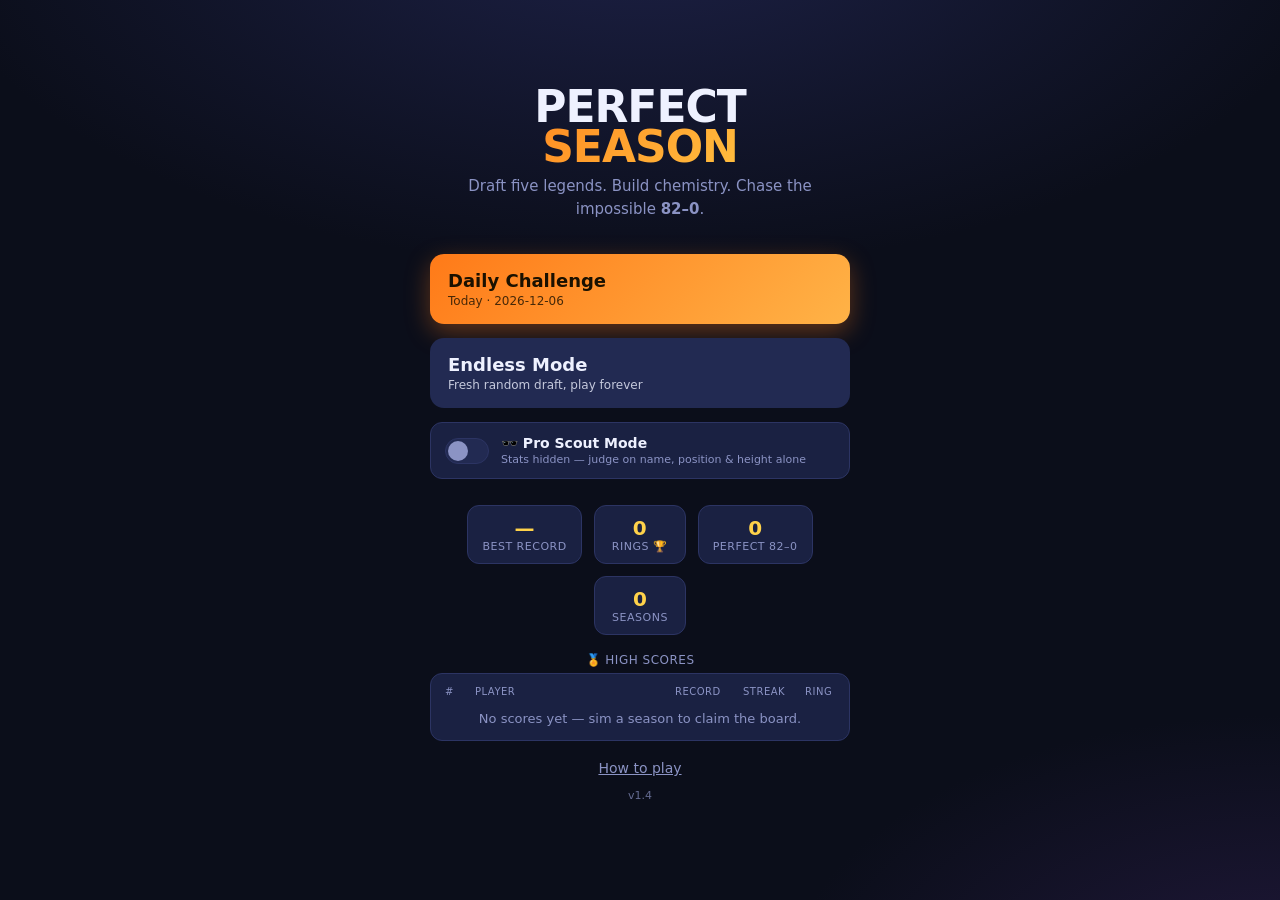
==== index.html @ 9c2440ba "v1.4: widen cross-game team lockout to 40, show version on home screen A dealt team-era now can't re" ====
<!DOCTYPE html>
<html lang="en">
<head>
  <meta charset="UTF-8" />
  <meta name="viewport" content="width=device-width, initial-scale=1.0, maximum-scale=1.0, user-scalable=no" />
  <meta name="theme-color" content="#0b0e1a" />
  <title>PERFECT SEASON — Draft Legends, Chase 82–0</title>
  <meta name="description" content="Draft 5 basketball legends, build chemistry, and simulate a season. Can your roster go 82–0?" />
  <style>
/* ============================================================================
 * PERFECT SEASON — styles
 * ==========================================================================*/
:root {
  --bg: #0b0e1a;
  --bg2: #131830;
  --panel: #1a2142;
  --panel2: #222a52;
  --ink: #eef1ff;
  --muted: #8b93c4;
  --accent: #ff7a18;
  --accent2: #ffb347;
  --good: #34d399;
  --bad: #f87171;
  --line: #2c3463;
  --gold: #ffd24a;
  --radius: 16px;
  --shadow: 0 10px 40px rgba(0, 0, 0, 0.45);
}

* { box-sizing: border-box; -webkit-tap-highlight-color: transparent; }

html, body {
  margin: 0;
  height: 100%;
  background:
    radial-gradient(1200px 600px at 50% -10%, #1d2147 0%, transparent 60%),
    radial-gradient(900px 500px at 100% 110%, #20183a 0%, transparent 55%),
    var(--bg);
  color: var(--ink);
  font-family: "Inter", system-ui, -apple-system, "Segoe UI", Roboto, sans-serif;
  -webkit-font-smoothing: antialiased;
}

#app {
  max-width: 540px;
  margin: 0 auto;
  min-height: 100%;
  position: relative;
  overflow: hidden;
}

/* ---- screen switching ---- */
.screen {
  display: none;
  padding: 20px;
  min-height: 100vh;
  flex-direction: column;
  animation: fade 0.3s ease;
}
.screen.active { display: flex; }
@keyframes fade { from { opacity: 0; transform: translateY(8px); } to { opacity: 1; transform: none; } }

/* ---- buttons ---- */
.btn {
  border: none;
  border-radius: 14px;
  padding: 16px 18px;
  font-size: 16px;
  font-weight: 700;
  color: var(--ink);
  cursor: pointer;
  transition: transform 0.08s ease, filter 0.15s ease, opacity 0.15s ease;
  font-family: inherit;
}
.btn:active { transform: scale(0.97); }
.btn:disabled { opacity: 0.4; cursor: not-allowed; }
.btn-primary {
  background: linear-gradient(135deg, var(--accent), var(--accent2));
  color: #1a1100;
  box-shadow: 0 8px 24px rgba(255, 122, 24, 0.35);
}
.btn-secondary { background: var(--panel2); }
.btn-token {
  background: var(--panel);
  border: 1px solid var(--line);
  font-size: 14px;
  padding: 12px 14px;
  flex: 1;
}
.btn-token:disabled { opacity: 0.35; }
.link-btn {
  background: none;
  border: none;
  color: var(--muted);
  text-decoration: underline;
  cursor: pointer;
  font-size: 14px;
  margin-top: 18px;
  font-family: inherit;
}
.icon-btn {
  background: var(--panel);
  border: 1px solid var(--line);
  color: var(--ink);
  width: 38px; height: 38px;
  border-radius: 10px;
  font-size: 16px;
  cursor: pointer;
}

/* ===================== HOME ===================== */
#screen-home { justify-content: center; align-items: center; text-align: center; }
.home-inner { width: 100%; max-width: 420px; }
.logo {
  font-size: 44px;
  font-weight: 900;
  letter-spacing: -1px;
  line-height: 0.92;
  margin: 0 0 4px;
}
.logo span {
  display: block;
  background: linear-gradient(135deg, var(--accent), var(--gold));
  -webkit-background-clip: text;
  background-clip: text;
  color: transparent;
}
.tagline { color: var(--muted); font-size: 15px; margin: 8px 0 34px; line-height: 1.5; }
.mode-buttons { display: flex; flex-direction: column; gap: 14px; }
.mode-buttons .btn { display: flex; flex-direction: column; gap: 3px; text-align: left; }
.btn-title { font-size: 18px; }
.btn-sub { font-size: 12px; font-weight: 500; opacity: 0.8; }
/* Pro Scout Mode toggle */
.pro-toggle {
  display: flex;
  align-items: center;
  gap: 12px;
  background: var(--panel);
  border: 1px solid var(--line);
  border-radius: 12px;
  padding: 12px 14px;
  margin-top: 14px;
  cursor: pointer;
  text-align: left;
}
.pro-toggle input { display: none; }
.pro-switch {
  flex: 0 0 auto;
  width: 44px;
  height: 26px;
  border-radius: 14px;
  background: var(--panel2);
  border: 1px solid var(--line);
  position: relative;
  transition: background 0.2s;
}
.pro-switch::after {
  content: "";
  position: absolute;
  top: 2px;
  left: 2px;
  width: 20px;
  height: 20px;
  border-radius: 50%;
  background: var(--muted);
  transition: transform 0.2s, background 0.2s;
}
.pro-toggle input:checked + .pro-switch { background: linear-gradient(135deg, var(--accent), var(--accent2)); }
.pro-toggle input:checked + .pro-switch::after { transform: translateX(18px); background: #1a1100; }
.pro-text { display: flex; flex-direction: column; gap: 2px; }
.pro-text b { font-size: 14px; }
.pro-text small { font-size: 11px; color: var(--muted); }

.scout-note {
  margin-top: 8px;
  font-size: 12px;
  color: var(--muted);
  font-style: italic;
  background: var(--panel2);
  border-radius: 8px;
  padding: 8px 10px;
}

.records {
  margin-top: 26px;
  display: flex;
  gap: 12px;
  justify-content: center;
  flex-wrap: wrap;
}
.record-chip {
  background: var(--panel);
  border: 1px solid var(--line);
  border-radius: 12px;
  padding: 10px 14px;
  min-width: 92px;
}
.record-chip .rc-v { font-size: 20px; font-weight: 800; color: var(--gold); }
.record-chip .rc-k { font-size: 11px; color: var(--muted); text-transform: uppercase; letter-spacing: 0.5px; }

/* ===================== HIGH SCORES ===================== */
.highscores { margin-top: 18px; width: 100%; max-width: 420px; margin-left: auto; margin-right: auto; }
.hs-head { font-size: 12px; color: var(--muted); text-transform: uppercase; letter-spacing: 0.5px; margin-bottom: 6px; }
.hs-board { background: var(--panel); border: 1px solid var(--line); border-radius: 12px; padding: 6px 14px; text-align: left; }
.hs-board + .hs-head { margin-top: 16px; }
.hs-line { display: grid; grid-template-columns: 24px 1fr 62px 56px 30px; gap: 6px; padding: 6px 0; font-size: 14px; align-items: center; }
.hs-line + .hs-line { border-top: 1px solid var(--line); }
.hs-line.head { color: var(--muted); font-size: 10px; text-transform: uppercase; letter-spacing: 0.5px; }
.hs-line .hv { font-weight: 800; }
.hs-line.first .hv, .hs-line.first .h-ini { color: var(--gold); }
.hs-empty { color: var(--muted); font-size: 13px; text-align: center; padding: 8px 0; }
.hs-entry { background: var(--panel); border: 1px solid var(--gold); border-radius: 12px; padding: 12px; margin-bottom: 16px; }
.hs-title { font-weight: 800; color: var(--gold); margin-bottom: 8px; }
.hs-row { display: flex; gap: 8px; justify-content: center; }
.hs-input {
  width: 96px; text-align: center; text-transform: uppercase; letter-spacing: 6px;
  font-weight: 800; font-size: 18px; background: var(--bg2); border: 1px solid var(--line);
  border-radius: 10px; color: var(--ink); padding: 10px; font-family: inherit;
}
.version { color: var(--muted); font-size: 11px; margin-top: 12px; opacity: 0.7; }

/* ===================== PANELS (how / wild) ===================== */
.panel {
  background: var(--panel);
  border: 1px solid var(--line);
  border-radius: var(--radius);
  padding: 24px;
  margin: auto 0;
  box-shadow: var(--shadow);
}
.panel h2 { margin-top: 0; }
.how-list { padding-left: 20px; line-height: 1.6; color: var(--ink); }
.how-list li { margin-bottom: 12px; }
.how-list b { color: var(--accent2); }
.how-foot { color: var(--muted); text-align: center; margin: 18px 0 22px; }

/* ===================== DRAFT ===================== */
.draft-header { display: flex; align-items: center; gap: 12px; margin-bottom: 14px; }
.draft-progress { flex: 1; display: flex; justify-content: space-between; align-items: center; }
#pick-label { font-weight: 800; font-size: 15px; }
.tokens { display: flex; gap: 10px; }
.token {
  background: var(--panel);
  border: 1px solid var(--line);
  border-radius: 10px;
  padding: 6px 10px;
  font-size: 13px;
  color: var(--ink);
  font-family: inherit;
  cursor: pointer;
}
.token:not(:disabled):hover { border-color: var(--gold); }
.token:disabled { opacity: 0.4; cursor: default; }
.token b { color: var(--gold); }

/* court */
.court {
  position: relative;
  background:
    repeating-linear-gradient(90deg, transparent, transparent 30px, rgba(255,255,255,0.02) 31px),
    linear-gradient(180deg, #2a1c10, #3a2614);
  border: 2px solid #5a3d22;
  border-radius: 12px;
  padding: 12px;
  display: grid;
  grid-template-columns: repeat(5, 1fr);
  gap: 8px;
  margin-bottom: 16px;
}
.court::before {
  content: "";
  position: absolute;
  top: 0; bottom: 0; left: 50%;
  width: 2px; background: rgba(255,255,255,0.08);
}
.slot {
  background: rgba(0,0,0,0.25);
  border: 1.5px dashed #6b4a2a;
  border-radius: 10px;
  min-height: 78px;
  display: flex;
  flex-direction: column;
  align-items: center;
  justify-content: center;
  text-align: center;
  padding: 6px 4px;
  position: relative;
}
.slot .slot-pos { font-size: 12px; font-weight: 800; color: var(--accent2); }
.slot .slot-empty { font-size: 10px; color: var(--muted); margin-top: 4px; }
.slot.filled { border-style: solid; border-color: var(--accent); background: rgba(255,122,24,0.12); }
.slot .slot-name { font-size: 11px; font-weight: 700; line-height: 1.15; margin-top: 3px; }
.slot .slot-era { font-size: 9px; color: var(--muted); }
.slot.target { box-shadow: 0 0 0 2px var(--gold) inset; }

/* slot machine */
.draft-floor { flex: 1; display: flex; flex-direction: column; }
.spinner {
  text-align: center;
  background: linear-gradient(135deg, var(--panel2), var(--panel));
  border: 1px solid var(--line);
  border-radius: 12px;
  padding: 10px;
  margin-bottom: 12px;
}
.spinner-label { display: block; font-size: 11px; letter-spacing: 2px; color: var(--muted); }
.spinner-team {
  display: block;
  font-size: 26px;
  font-weight: 900;
  color: var(--gold);
  min-height: 32px;
}
.spinner.spinning .spinner-team { animation: flick 0.08s steps(1) infinite; }
@keyframes flick { 50% { opacity: 0.4; } }

.candidates { display: flex; flex-direction: column; gap: 8px; margin-bottom: 12px; }
.pcard {
  background: var(--panel);
  border: 1px solid var(--line);
  border-radius: 12px;
  padding: 10px 12px;
  cursor: pointer;
  transition: border-color 0.15s, transform 0.08s;
}
.pcard:active { transform: scale(0.99); }
.pcard.open { border-color: var(--accent); }
.pcard-top { display: flex; justify-content: space-between; align-items: center; gap: 8px; }
.pcard-name { font-weight: 800; font-size: 15px; }
.pcard-meta { font-size: 11px; color: var(--muted); }
.pcard-arch { font-size: 11px; color: var(--accent2); font-weight: 600; }
.pcard-pos { display: flex; gap: 4px; }
.pos-pill {
  font-size: 10px;
  font-weight: 800;
  background: var(--panel2);
  border-radius: 6px;
  padding: 2px 6px;
}
.ratings { display: flex; gap: 6px; margin-top: 8px; }
.rbar { flex: 1; text-align: center; }
.rbar .rk { font-size: 9px; color: var(--muted); }
.rbar .rv {
  display: block;
  font-size: 12px;
  font-weight: 800;
  border-radius: 5px;
  padding: 2px 0;
  margin-top: 2px;
  background: var(--panel2);
}
.rv.hi { color: var(--good); }
.rv.lo { color: var(--bad); }

/* position chooser shown after tapping a card */
.pos-choose { display: none; gap: 6px; margin-top: 10px; flex-wrap: wrap; }
.pcard.open .pos-choose { display: flex; }
.pos-choose .pc-btn {
  flex: 1;
  min-width: 56px;
  background: var(--panel2);
  border: 1px solid var(--line);
  color: var(--ink);
  border-radius: 8px;
  padding: 8px 4px;
  font-weight: 800;
  font-size: 13px;
  cursor: pointer;
  font-family: inherit;
}
.pos-choose .pc-btn:disabled { opacity: 0.3; }
.pos-choose .pc-btn.natural { border-color: var(--good); color: var(--good); }
.pos-choose .pc-btn.off { border-color: var(--bad); }

.draft-actions { display: flex; gap: 10px; margin-bottom: 12px; }
.btn-sim { margin-top: auto; }

/* ===================== WILDCARD ===================== */
.wild-panel { max-height: 86vh; display: flex; flex-direction: column; }
.wild-search {
  width: 100%;
  background: var(--bg2);
  border: 1px solid var(--line);
  border-radius: 10px;
  padding: 12px;
  color: var(--ink);
  font-size: 15px;
  margin-bottom: 12px;
  font-family: inherit;
}
.wild-list { overflow-y: auto; flex: 1; display: flex; flex-direction: column; gap: 6px; margin-bottom: 12px; }

/* ===================== SIMULATION ===================== */
#screen-sim { justify-content: center; align-items: center; text-align: center; }
.sim-inner { width: 100%; max-width: 420px; }
.sim-record { font-size: 56px; font-weight: 900; letter-spacing: -2px; }
.sim-record .dash { color: var(--muted); margin: 0 6px; }
#sim-wins { color: var(--good); }
#sim-losses { color: var(--bad); }
.sim-bar {
  height: 10px;
  background: var(--bad);
  border-radius: 6px;
  overflow: hidden;
  margin: 16px 0 22px;
}
.sim-bar-fill { height: 100%; width: 0; background: var(--good); transition: width 0.1s linear; }
.sim-grid {
  display: grid;
  grid-template-columns: repeat(14, 1fr);
  gap: 4px;
  margin-bottom: 18px;
}
.gcell { aspect-ratio: 1; border-radius: 3px; background: var(--panel); transform: scale(0); transition: transform 0.12s ease; }
.gcell.show { transform: scale(1); }
.gcell.w { background: var(--good); }
.gcell.l { background: var(--bad); }
.sim-status { color: var(--muted); font-weight: 600; min-height: 22px; }

/* ===================== RESULTS ===================== */
#screen-result { justify-content: center; }
.result-inner { width: 100%; max-width: 440px; margin: auto; text-align: center; }
.grade-badge {
  width: 96px; height: 96px;
  margin: 0 auto 12px;
  border-radius: 50%;
  display: flex; align-items: center; justify-content: center;
  font-size: 34px; font-weight: 900;
  border: 3px solid var(--line);
  background: var(--panel);
}
.grade-badge.perfect { font-size: 22px; background: linear-gradient(135deg, var(--gold), var(--accent)); color: #1a1100; border-color: var(--gold); box-shadow: 0 0 30px rgba(255,210,74,0.6); }
.grade-badge.s { color: var(--gold); border-color: var(--gold); }
.grade-badge.a { color: var(--good); border-color: var(--good); }
.grade-badge.b { color: #60a5fa; border-color: #60a5fa; }
.grade-badge.c { color: var(--accent2); border-color: var(--accent2); }
.grade-badge.d, .grade-badge.f { color: var(--bad); border-color: var(--bad); }
.result-record { font-size: 40px; font-weight: 900; }
.result-title { color: var(--muted); margin-bottom: 18px; font-weight: 600; }

.result-lineup { display: grid; grid-template-columns: repeat(5, 1fr); gap: 6px; margin-bottom: 18px; }
.rl-slot { background: var(--panel); border-radius: 8px; padding: 8px 4px; border: 1px solid var(--line); }
.rl-slot .rl-pos { font-size: 10px; font-weight: 800; color: var(--accent2); }
.rl-slot .rl-name { font-size: 10px; font-weight: 700; line-height: 1.15; margin-top: 3px; }
.rl-slot .rl-fit { font-size: 13px; margin-top: 3px; }

.result-stats { display: grid; grid-template-columns: 1fr 1fr; gap: 8px; margin-bottom: 16px; }
.stat { background: var(--panel); border-radius: 10px; padding: 10px; text-align: left; }
.stat-k { display: block; font-size: 11px; color: var(--muted); text-transform: uppercase; letter-spacing: 0.5px; }
.stat-v { font-size: 15px; font-weight: 800; }

/* Pro Scout Mode reveal */
.scout-reveal {
  background: var(--panel);
  border: 1px solid var(--gold);
  border-radius: 12px;
  padding: 12px 14px;
  margin-bottom: 16px;
  text-align: left;
  animation: fade 0.4s ease;
}
.scout-reveal h3 { margin: 0 0 10px; font-size: 14px; color: var(--gold); }
.reveal-legend { font-size: 11px; color: var(--muted); margin: -2px 0 14px; }
.reveal-list { display: flex; flex-direction: column; gap: 8px; }
.reveal-head { padding-bottom: 6px; border-bottom: 1px solid var(--line); margin-bottom: 2px; }
.reveal-head .rk { width: 26px; text-align: center; font-size: 11px; font-weight: 800; color: var(--accent2); letter-spacing: 0.5px; }
.reveal-row { display: flex; align-items: center; justify-content: space-between; gap: 8px; }
.reveal-id { display: flex; flex-direction: column; min-width: 0; }
.reveal-id .reveal-pos { font-size: 10px; font-weight: 800; color: var(--accent2); }
.reveal-id .reveal-name { font-size: 14px; font-weight: 700; white-space: nowrap; overflow: hidden; text-overflow: ellipsis; }
.reveal-id .reveal-meta { font-size: 10px; color: var(--muted); }
.reveal-ratings { display: flex; gap: 4px; flex: 0 0 auto; }
.reveal-ratings .rv {
  width: 26px;
  text-align: center;
  font-size: 12px;
  font-weight: 800;
  border-radius: 5px;
  padding: 3px 0;
  background: var(--panel2);
}

.chem-details { background: var(--panel); border-radius: 10px; padding: 4px 14px; margin-bottom: 18px; text-align: left; }
.chem-details summary { cursor: pointer; padding: 10px 0; font-weight: 700; }
.chem-details ul { list-style: none; padding: 0; margin: 0 0 12px; }
.chem-details li { display: flex; justify-content: space-between; padding: 6px 0; border-top: 1px solid var(--line); font-size: 13px; }
.chem-details li .cd { font-weight: 800; }
.chem-details li.good .cd { color: var(--good); }
.chem-details li.bad .cd { color: var(--bad); }

.result-actions { display: flex; flex-direction: column; gap: 10px; }
.share-toast { color: var(--good); font-weight: 700; min-height: 20px; margin-top: 10px; }
.missed-note { color: var(--muted); font-size: 13px; text-align: center; margin: 0; }

/* playoffs */
#screen-playoffs { justify-content: center; }
.playoffs-inner { width: 100%; max-width: 460px; margin: auto; text-align: center; }
.po-seed { font-size: 15px; font-weight: 700; color: var(--muted); margin-bottom: 18px; }
.po-seed b { color: var(--gold); }
.bracket { display: flex; flex-direction: column; gap: 10px; margin-bottom: 18px; }
.po-series {
  display: flex; align-items: center; justify-content: space-between; gap: 10px;
  background: var(--panel); border: 1px solid var(--line); border-radius: 12px;
  padding: 12px 14px; text-align: left;
  opacity: 0; transform: translateY(10px); transition: opacity 0.3s, transform 0.3s, border-color 0.3s;
}
.po-series.show { opacity: 1; transform: none; }
.po-series.win { border-color: var(--good); }
.po-series.loss { border-color: var(--bad); }
.po-series .po-round { font-size: 11px; color: var(--accent2); font-weight: 800; text-transform: uppercase; letter-spacing: 0.5px; }
.po-series .po-opp { font-size: 14px; font-weight: 700; margin-top: 2px; }
.po-series .po-right { text-align: right; flex: 0 0 auto; }
.po-series .po-score { font-size: 22px; font-weight: 900; }
.po-series.win .po-score { color: var(--good); }
.po-series.loss .po-score { color: var(--bad); }
.po-series .po-badge { font-size: 10px; font-weight: 800; letter-spacing: 0.5px; }
.po-series.win .po-badge { color: var(--good); }
.po-series.loss .po-badge { color: var(--bad); }
.po-outcome { min-height: 90px; margin-bottom: 8px; }
.po-banner {
  font-size: 30px; font-weight: 900; letter-spacing: -0.5px; padding: 18px;
  border-radius: 16px; animation: fade 0.5s ease;
}
.po-banner.champ { background: linear-gradient(135deg, var(--gold), var(--accent)); color: #1a1100; box-shadow: 0 0 36px rgba(255,210,74,0.6); }
.po-banner.out { background: var(--panel); border: 1px solid var(--line); color: var(--ink); font-size: 20px; }
.po-banner .po-sub { display: block; font-size: 13px; font-weight: 600; margin-top: 6px; opacity: 0.85; }

/* confetti */
.confetti { position: fixed; top: -10px; width: 9px; height: 14px; opacity: 0.9; z-index: 50; pointer-events: none; }
@keyframes fall { to { transform: translateY(110vh) rotate(720deg); opacity: 0; } }

</style>
</head>
<body>
  <div id="app">

    <!-- ===================== HOME ===================== -->
    <section id="screen-home" class="screen active">
      <div class="home-inner">
        <h1 class="logo">PERFECT<span>SEASON</span></h1>
        <p class="tagline">Draft five legends. Build chemistry. Chase the impossible&nbsp;<b>82–0</b>.</p>

        <div class="mode-buttons">
          <button class="btn btn-primary" id="btn-daily">
            <span class="btn-title">Daily Challenge</span>
            <span class="btn-sub" id="daily-label">Everyone drafts the same teams today</span>
          </button>
          <button class="btn btn-secondary" id="btn-endless">
            <span class="btn-title">Endless Mode</span>
            <span class="btn-sub">Fresh random draft, play forever</span>
          </button>
        </div>

        <label class="pro-toggle" for="pro-toggle">
          <input type="checkbox" id="pro-toggle" />
          <span class="pro-switch"></span>
          <span class="pro-text">
            <b>🕶️ Pro Scout Mode</b>
            <small>Stats hidden — judge on name, position &amp; height alone</small>
          </span>
        </label>

        <div class="records" id="home-records"></div>

        <div class="highscores" id="highscores"></div>

        <button class="link-btn" id="btn-how">How to play</button>
        <p class="version">v1.4</p>
      </div>
    </section>

    <!-- ===================== HOW TO PLAY ===================== -->
    <section id="screen-how" class="screen">
      <div class="panel">
        <h2>How to play</h2>
        <ol class="how-list">
          <li><b>Spin the franchise.</b> Each round the wheel deals you a team. Pick <b>one</b> of its legends.</li>
          <li><b>Fill all five spots</b> — PG, SG, SF, PF, C. Play someone out of position and they lose effectiveness.</li>
          <li><b>Build chemistry.</b> You need spacing, a playmaker, and a rim protector. Stacking ball-dominant scorers backfires.</li>
          <li><b>Use your tokens.</b> <b>Reroll</b> deals a new team; the one-time <b>Wildcard</b> lets you draft <i>any</i> legend.</li>
          <li><b>Simulate 82 games.</b> Watch it play out and see your record, grade, MVP, and biggest weakness.</li>
        </ol>
        <p class="how-foot">Goal: construct the rare roster that runs the table at <b>82–0</b>.</p>
        <button class="btn btn-primary" id="btn-how-back">Got it</button>
      </div>
    </section>

    <!-- ===================== DRAFT ===================== -->
    <section id="screen-draft" class="screen">
      <header class="draft-header">
        <button class="icon-btn" id="btn-quit" title="Quit to menu">✕</button>
        <div class="draft-progress">
          <span id="pick-label">Pick 1 / 5</span>
          <div class="tokens">
            <button type="button" class="token" id="token-reroll" title="Reroll team">🔄 <b id="reroll-count">3</b></button>
            <button type="button" class="token" id="token-wild" title="Wildcard pick">⭐ <b id="wild-count">1</b></button>
          </div>
        </div>
      </header>

      <!-- Court with the 5 lineup slots -->
      <div class="court" id="court"></div>

      <!-- Slot machine + candidate cards -->
      <div class="draft-floor">
        <div class="spinner" id="spinner">
          <span class="spinner-label">NOW DRAFTING</span>
          <span class="spinner-team" id="spinner-team">—</span>
        </div>

        <div class="candidates" id="candidates"></div>

        <div class="draft-actions">
          <button class="btn btn-token" id="btn-reroll">🔄 Reroll team</button>
          <button class="btn btn-token" id="btn-wild">⭐ Wildcard pick</button>
        </div>
      </div>

      <button class="btn btn-primary btn-sim" id="btn-sim" disabled>Simulate Season</button>
    </section>

    <!-- ===================== WILDCARD PICKER ===================== -->
    <section id="screen-wild" class="screen">
      <div class="panel wild-panel">
        <h2>⭐ Wildcard — draft any legend</h2>
        <input type="text" id="wild-search" class="wild-search" placeholder="Search by name or team…" />
        <div class="wild-list" id="wild-list"></div>
        <button class="btn btn-secondary" id="btn-wild-cancel">Cancel</button>
      </div>
    </section>

    <!-- ===================== SIMULATION ===================== -->
    <section id="screen-sim" class="screen">
      <div class="sim-inner">
        <div class="sim-record">
          <span id="sim-wins">0</span><span class="dash">–</span><span id="sim-losses">0</span>
        </div>
        <div class="sim-bar"><div class="sim-bar-fill" id="sim-bar-fill"></div></div>
        <div class="sim-grid" id="sim-grid"></div>
        <p class="sim-status" id="sim-status">Tip-off…</p>
      </div>
    </section>

    <!-- ===================== RESULTS ===================== -->
    <section id="screen-result" class="screen">
      <div class="result-inner">
        <div class="grade-badge" id="grade-badge"></div>
        <div class="result-record" id="result-record"></div>
        <div class="result-title" id="result-title"></div>

        <div class="result-lineup" id="result-lineup"></div>

        <div class="result-stats">
          <div class="stat"><span class="stat-k">MVP</span><span class="stat-v" id="result-mvp">—</span></div>
          <div class="stat"><span class="stat-k">Chemistry</span><span class="stat-v" id="result-chem">—</span></div>
          <div class="stat"><span class="stat-k">Best streak</span><span class="stat-v" id="result-streak">—</span></div>
          <div class="stat"><span class="stat-k">Weakness</span><span class="stat-v" id="result-weak">—</span></div>
        </div>

        <!-- Pro Scout Mode payoff: the stats you drafted blind, revealed -->
        <div class="scout-reveal" id="scout-reveal" hidden>
          <h3>🕶️ Scouting report revealed</h3>
          <p class="reveal-legend">OFF offense · DEF defense · PLY playmaking · REB rebounding · SHO shooting</p>
          <div class="reveal-list" id="reveal-list"></div>
        </div>

        <details class="chem-details">
          <summary>Chemistry breakdown</summary>
          <ul id="chem-list"></ul>
        </details>

        <!-- High-score entry: shown only when the season makes the top 10 -->
        <div class="hs-entry" id="hs-entry" hidden>
          <div class="hs-title" id="hs-entry-title">🏅 Top-10 season! Enter your initials</div>
          <div class="hs-row" id="hs-entry-row">
            <input type="text" id="hs-initials" class="hs-input" maxlength="3" placeholder="AAA"
                   autocomplete="off" autocapitalize="characters" spellcheck="false" />
            <button type="button" class="btn btn-secondary" id="btn-hs-save">Save score</button>
          </div>
        </div>

        <div class="result-actions">
          <button class="btn btn-primary" id="btn-playoffs">🏆 Enter Playoffs</button>
          <p class="missed-note" id="missed-note" hidden>Missed the playoffs — sharpen the roster and try again.</p>
          <button class="btn btn-secondary" id="btn-share">Share result</button>
          <button class="btn btn-secondary" id="btn-again">Play again</button>
          <button class="link-btn" id="btn-home">Main menu</button>
        </div>
        <p class="share-toast" id="share-toast"></p>
      </div>
    </section>

    <!-- ===================== PLAYOFFS ===================== -->
    <section id="screen-playoffs" class="screen">
      <div class="playoffs-inner">
        <div class="po-seed" id="po-seed"></div>
        <div class="bracket" id="bracket"></div>
        <div class="po-outcome" id="po-outcome"></div>
        <div class="result-actions" id="po-actions" hidden>
          <button class="btn btn-primary" id="btn-po-share">Share result</button>
          <button class="btn btn-secondary" id="btn-po-again">Play again</button>
          <button class="link-btn" id="btn-po-home">Main menu</button>
        </div>
        <p class="share-toast" id="po-toast"></p>
      </div>
    </section>

  </div>

  <script>
/* ============================================================================
 * PERFECT SEASON — player & franchise data
 * ----------------------------------------------------------------------------
 * Deep, real team-era rotations (roughly 12-15 men each) so every slot-machine
 * roll deals a believable roster and picking well is genuinely hard — most of
 * a real roster is role players, and in Pro Mode you must actually know them.
 *
 * Non-commercial fan game; ratings are subjective approximations on a 60-99
 * scale, meant for fun. Many stars appear as multiple era-specific entries;
 * a name can only be drafted once.
 *
 *   n name  t franchise(era)  d decade  p positions[]  a archetype
 *   hi height in inches        o off  df def  pm playmaking  rb reb  sh shooting
 * ==========================================================================*/

const POSITIONS = ["PG", "SG", "SF", "PF", "C"];

const POSITION_NAMES = {
  PG: "Point Guard",
  SG: "Shooting Guard",
  SF: "Small Forward",
  PF: "Power Forward",
  C: "Center",
};

function formatHeight(inches) {
  return Math.floor(inches / 12) + "'" + (inches % 12) + '"';
}

// Compact constructor keeps ~600 rows readable: P(name,team,decade,positions,
// archetype, height-inches, off, def, playmaking, reb, shooting)
function P(n, t, d, p, a, hi, o, df, pm, rb, sh) {
  return { n, t, d, p, a, hi, o, df, pm, rb, sh };
}

const PLAYERS = [
  // ===================================================================== 1960s
  // -- Celtics --
  P("Bill Russell","Celtics","1960s",["C"],"Rim Protector",82,70,99,76,98,50),
  P("Bob Cousy","Celtics","1960s",["PG"],"Floor General",73,80,72,94,60,70),
  P("John Havlicek","Celtics","1960s",["SF","SG"],"Two-Way Wing",77,84,84,78,74,76),
  P("Sam Jones","Celtics","1960s",["SG"],"Scorer",76,84,76,70,66,82),
  P("Tom Heinsohn","Celtics","1960s",["PF"],"Big-Man Scorer",79,82,72,64,80,70),
  P("Bill Sharman","Celtics","1960s",["SG"],"Sharpshooter",73,82,72,72,58,82),
  P("K.C. Jones","Celtics","1960s",["PG"],"Glue Guy",73,64,88,80,58,58),
  P("Tom Sanders","Celtics","1960s",["PF","SF"],"Glue Guy",78,66,84,62,74,60),
  P("Bailey Howell","Celtics","1960s",["PF"],"Big-Man Scorer",79,82,76,62,80,66),
  P("Frank Ramsey","Celtics","1960s",["SG","SF"],"Sixth Man",75,80,72,70,64,76),
  P("Don Nelson","Celtics","1960s",["SF","PF"],"Role Player",78,76,70,66,72,70),
  P("Larry Siegfried","Celtics","1960s",["PG","SG"],"Role Player",75,74,72,76,56,74),
  P("Satch Sanders","Celtics","1960s",["PF"],"Role Player",78,64,82,60,72,58),
  // -- Lakers --
  P("Jerry West","Lakers","1960s",["PG","SG"],"Scorer",74,91,84,82,68,84),
  P("Elgin Baylor","Lakers","1960s",["SF"],"Slasher",77,90,74,74,84,72),
  P("Gail Goodrich","Lakers","1960s",["PG","SG"],"Scorer",73,84,68,78,58,78),
  P("Rudy LaRusso","Lakers","1960s",["PF"],"Glue Guy",79,76,80,64,80,66),
  P("Dick Barnett","Lakers","1960s",["SG"],"Scorer",76,82,76,70,60,76),
  P("Leroy Ellis","Lakers","1960s",["C","PF"],"Glue Guy",83,70,80,60,82,58),
  P("Walt Hazzard","Lakers","1960s",["PG"],"Floor General",74,76,74,84,58,68),
  P("Tom Hawkins","Lakers","1960s",["SF"],"Role Player",77,68,76,60,74,58),
  P("Jim Krebs","Lakers","1960s",["C"],"Role Player",84,68,74,56,78,62),
  P("Archie Clark","Lakers","1960s",["PG","SG"],"Scorer",74,80,74,80,58,74),
  P("Mel Counts","Lakers","1960s",["C"],"Stretch Big",84,72,76,58,80,68),
  P("Darrall Imhoff","Lakers","1960s",["C"],"Glue Guy",84,64,80,58,80,52),
  // -- Warriors --
  P("Wilt Chamberlain","Warriors","1960s",["C"],"Rim Protector",85,92,95,74,99,52),
  P("Nate Thurmond","Warriors","1960s",["C","PF"],"Rim Protector",83,74,94,66,94,50),
  P("Paul Arizin","Warriors","1960s",["SF","SG"],"Scorer",76,86,70,68,72,78),
  P("Guy Rodgers","Warriors","1960s",["PG"],"Floor General",72,72,72,92,58,64),
  P("Al Attles","Warriors","1960s",["PG","SG"],"Glue Guy",72,70,84,76,60,62),
  P("Tom Meschery","Warriors","1960s",["PF"],"Glue Guy",78,76,78,62,80,64),
  P("Jeff Mullins","Warriors","1960s",["SG"],"Scorer",76,82,74,74,62,78),
  P("Paul Neumann","Warriors","1960s",["PG","SG"],"Role Player",73,76,72,78,56,76),
  P("Wayne Hightower","Warriors","1960s",["PF"],"Role Player",81,72,74,58,76,64),
  P("Tom Gola","Warriors","1960s",["SF","PG"],"Glue Guy",78,76,82,82,76,66),
  P("Clyde Lee","Warriors","1960s",["C","PF"],"Glue Guy",82,66,80,56,82,54),
  P("Rick Barry","Warriors","1960s",["SF"],"Scorer",79,86,74,78,72,82),
  // -- 76ers --
  P("Hal Greer","76ers","1960s",["SG"],"Scorer",74,84,78,74,66,80),
  P("Billy Cunningham","76ers","1960s",["SF","PF"],"Slasher",78,86,76,78,82,68),
  P("Chet Walker","76ers","1960s",["SF"],"Scorer",78,84,72,68,72,74),
  P("Wali Jones","76ers","1960s",["PG"],"Role Player",74,76,74,80,56,72),
  P("Luke Jackson","76ers","1960s",["PF","C"],"Glue Guy",81,70,82,66,86,56),
  P("Larry Costello","76ers","1960s",["PG"],"Floor General",73,78,74,86,56,76),
  P("Dave Gambee","76ers","1960s",["PF"],"Role Player",79,76,70,60,76,68),
  P("Johnny Kerr","76ers","1960s",["C"],"Glue Guy",81,76,76,72,82,62),
  P("Matt Guokas","76ers","1960s",["SG","SF"],"Role Player",77,72,76,76,60,70),
  P("Wilt Chamberlain","76ers","1960s",["C"],"Big-Man Scorer",85,90,92,76,98,52),
  // -- Royals --
  P("Oscar Robertson","Royals","1960s",["PG"],"Floor General",77,90,80,96,80,78),
  P("Jerry Lucas","Royals","1960s",["PF","C"],"Glue Guy",80,80,80,74,92,66),
  P("Jack Twyman","Royals","1960s",["SF"],"Scorer",78,84,70,66,74,76),
  P("Wayne Embry","Royals","1960s",["C"],"Glue Guy",80,74,80,60,84,54),
  P("Adrian Smith","Royals","1960s",["PG","SG"],"Role Player",73,78,72,76,56,76),
  P("Happy Hairston","Royals","1960s",["PF"],"Glue Guy",79,76,78,64,84,60),
  P("Connie Dierking","Royals","1960s",["C"],"Role Player",81,74,74,58,80,62),
  P("Arlen Bockhorn","Royals","1960s",["SG"],"Role Player",75,74,74,72,58,72),
  P("Tom Hawkins","Royals","1960s",["SF"],"Role Player",77,70,76,62,76,58),
  P("Bob Boozer","Royals","1960s",["PF"],"Big-Man Scorer",80,80,74,62,80,66),
  // -- Hawks --
  P("Bob Pettit","Hawks","1960s",["PF","C"],"Big-Man Scorer",81,88,80,66,90,64),
  P("Lenny Wilkens","Hawks","1960s",["PG"],"Floor General",73,80,78,90,60,70),
  P("Lou Hudson","Hawks","1960s",["SG","SF"],"Scorer",77,86,70,68,66,80),
  P("Bill Bridges","Hawks","1960s",["PF"],"Glue Guy",78,70,84,66,88,58),
  P("Zelmo Beaty","Hawks","1960s",["C"],"Two-Way Big",81,80,82,60,84,60),
  P("Cliff Hagan","Hawks","1960s",["SF"],"Scorer",76,84,72,68,72,76),
  P("Richie Guerin","Hawks","1960s",["PG","SG"],"Scorer",76,84,74,82,62,76),
  P("Paul Silas","Hawks","1960s",["PF"],"Glue Guy",79,66,82,68,86,54),
  P("Joe Caldwell","Hawks","1960s",["SF","SG"],"Two-Way Wing",77,80,82,70,68,72),
  P("Gene Tormohlen","Hawks","1960s",["C","PF"],"Role Player",81,66,76,58,78,56),

  // ===================================================================== 1970s
  // -- Knicks (champs) --
  P("Walt Frazier","Knicks","1970s",["PG","SG"],"Two-Way Wing",76,84,90,88,68,76),
  P("Willis Reed","Knicks","1970s",["C"],"Two-Way Big",81,82,88,64,84,62),
  P("Dave DeBusschere","Knicks","1970s",["PF"],"Glue Guy",78,74,90,70,84,66),
  P("Earl Monroe","Knicks","1970s",["PG","SG"],"Scorer",75,86,72,80,60,76),
  P("Bill Bradley","Knicks","1970s",["SF"],"Role Player",77,78,76,78,64,78),
  P("Dick Barnett","Knicks","1970s",["SG"],"Scorer",76,82,76,70,60,76),
  P("Jerry Lucas","Knicks","1970s",["C","PF"],"Stretch Big",80,78,78,76,88,74),
  P("Phil Jackson","Knicks","1970s",["PF"],"Glue Guy",80,68,82,68,76,60),
  P("Dean Meminger","Knicks","1970s",["PG"],"Glue Guy",72,70,84,78,56,64),
  P("Henry Bibby","Knicks","1970s",["PG"],"Role Player",73,74,74,78,54,74),
  P("Cazzie Russell","Knicks","1970s",["SF"],"Scorer",77,82,68,70,66,78),
  P("Mike Riordan","Knicks","1970s",["SG","SF"],"Role Player",76,76,76,72,62,72),
  // -- Bucks --
  P("Kareem Abdul-Jabbar","Bucks","1970s",["C"],"Big-Man Scorer",86,95,90,74,92,68),
  P("Oscar Robertson","Bucks","1970s",["PG"],"Floor General",77,84,78,92,72,76),
  P("Bob Dandridge","Bucks","1970s",["SF"],"Two-Way Wing",78,84,82,70,72,76),
  P("Jon McGlocklin","Bucks","1970s",["SG"],"Sharpshooter",77,78,68,72,56,84),
  P("Lucius Allen","Bucks","1970s",["PG"],"Slasher",74,80,74,80,58,74),
  P("Bob Boozer","Bucks","1970s",["PF"],"Big-Man Scorer",80,80,74,62,80,66),
  P("Greg Smith","Bucks","1970s",["PF"],"Glue Guy",79,70,80,64,80,58),
  P("Curtis Perry","Bucks","1970s",["PF"],"Glue Guy",80,68,80,62,82,58),
  P("Dick Cunningham","Bucks","1970s",["C"],"Role Player",82,62,78,56,80,52),
  P("Mickey Davis","Bucks","1970s",["SF","SG"],"Sixth Man",79,78,70,68,68,76),
  // -- Blazers (1977 champs) --
  P("Bill Walton","Blazers","1970s",["C"],"Two-Way Big",83,82,92,84,92,56),
  P("Maurice Lucas","Blazers","1970s",["PF"],"Big-Man Scorer",81,84,84,70,86,64),
  P("Lionel Hollins","Blazers","1970s",["PG"],"Two-Way Wing",75,80,84,82,58,72),
  P("Bob Gross","Blazers","1970s",["SF"],"Glue Guy",78,74,82,76,70,70),
  P("Dave Twardzik","Blazers","1970s",["PG"],"Role Player",73,76,76,80,52,70),
  P("Lloyd Neal","Blazers","1970s",["PF","C"],"Glue Guy",79,70,80,60,82,58),
  P("Larry Steele","Blazers","1970s",["SG","SF"],"3&D Wing",77,72,82,72,60,72),
  P("Johnny Davis","Blazers","1970s",["PG","SG"],"Scorer",74,78,74,78,56,74),
  P("Corky Calhoun","Blazers","1970s",["SF","PF"],"Role Player",79,68,78,64,72,62),
  P("Herm Gilliam","Blazers","1970s",["SG"],"Role Player",75,78,72,74,58,76),
  P("Robin Jones","Blazers","1970s",["C"],"Role Player",81,64,76,56,78,52),
  P("Wally Walker","Blazers","1970s",["SF"],"Role Player",78,72,70,62,68,68),
  // -- Celtics --
  P("John Havlicek","Celtics","1970s",["SF","SG"],"Two-Way Wing",77,86,84,80,74,78),
  P("Dave Cowens","Celtics","1970s",["C"],"Two-Way Big",81,82,86,78,90,62),
  P("JoJo White","Celtics","1970s",["PG","SG"],"Two-Way Wing",75,80,80,84,60,76),
  P("Paul Silas","Celtics","1970s",["PF"],"Glue Guy",79,66,86,70,90,54),
  P("Charlie Scott","Celtics","1970s",["SG"],"Scorer",77,84,74,78,60,76),
  P("Don Nelson","Celtics","1970s",["SF","PF"],"Sixth Man",78,78,72,68,74,74),
  P("Don Chaney","Celtics","1970s",["SG","SF"],"3&D Wing",77,72,86,70,60,68),
  P("Paul Westphal","Celtics","1970s",["PG","SG"],"Scorer",76,84,72,82,58,78),
  P("Steve Kuberski","Celtics","1970s",["PF"],"Role Player",80,72,72,60,76,66),
  P("Dave Bing","Celtics","1970s",["PG"],"Floor General",75,82,72,86,60,76),
  // -- Warriors (1975 champs) --
  P("Rick Barry","Warriors","1970s",["SF"],"Scorer",79,89,78,82,74,86),
  P("Jamaal Wilkes","Warriors","1970s",["SF","PF"],"Two-Way Wing",78,82,80,70,72,76),
  P("Phil Smith","Warriors","1970s",["SG"],"Scorer",76,82,76,76,58,76),
  P("Clifford Ray","Warriors","1970s",["C"],"Rim Protector",81,60,86,64,84,48),
  P("Cazzie Russell","Warriors","1970s",["SF"],"Scorer",77,82,68,70,66,78),
  P("Jeff Mullins","Warriors","1970s",["SG"],"Scorer",76,80,72,74,60,78),
  P("Charles Johnson","Warriors","1970s",["SG"],"3&D Wing",73,74,80,72,56,76),
  P("Butch Beard","Warriors","1970s",["PG"],"Floor General",75,76,76,82,60,72),
  P("George Johnson","Warriors","1970s",["C"],"Rim Protector",83,58,86,58,82,46),
  P("Derrek Dickey","Warriors","1970s",["PF"],"Role Player",80,72,70,58,74,66),
  // -- 76ers --
  P("Julius Erving","76ers","1970s",["SF"],"Slasher",79,90,82,80,80,72),
  P("George McGinnis","76ers","1970s",["PF"],"Big-Man Scorer",80,86,76,74,84,62),
  P("Doug Collins","76ers","1970s",["SG"],"Scorer",78,84,74,74,60,78),
  P("World B. Free","76ers","1970s",["SG"],"Scorer",74,86,64,72,54,78),
  P("Darryl Dawkins","76ers","1970s",["C"],"Big-Man Scorer",83,78,80,56,80,58),
  P("Caldwell Jones","76ers","1970s",["C","PF"],"Rim Protector",83,62,88,60,84,50),
  P("Steve Mix","76ers","1970s",["SF","PF"],"Glue Guy",79,78,76,66,76,72),
  P("Henry Bibby","76ers","1970s",["PG"],"Role Player",73,74,74,80,54,74),
  P("Bobby Jones","76ers","1970s",["PF","SF"],"Glue Guy",81,76,90,72,78,64),
  P("Lloyd Free","76ers","1970s",["SG"],"Scorer",74,84,64,70,54,78),
  // -- Bullets (1978 champs) --
  P("Elvin Hayes","Bullets","1970s",["PF","C"],"Big-Man Scorer",81,86,84,60,92,66),
  P("Wes Unseld","Bullets","1970s",["C"],"Glue Guy",79,70,88,80,92,56),
  P("Phil Chenier","Bullets","1970s",["SG"],"Scorer",75,82,78,72,60,76),
  P("Bob Dandridge","Bullets","1970s",["SF"],"Two-Way Wing",78,84,82,70,72,76),
  P("Kevin Grevey","Bullets","1970s",["SG","SF"],"Sharpshooter",77,78,68,68,60,82),
  P("Tom Henderson","Bullets","1970s",["PG"],"Floor General",75,74,76,84,58,68),
  P("Mitch Kupchak","Bullets","1970s",["PF","C"],"Glue Guy",82,78,76,62,80,64),
  P("Larry Wright","Bullets","1970s",["PG"],"Role Player",73,76,72,78,54,74),
  P("Charles Johnson","Bullets","1970s",["SG"],"3&D Wing",73,74,80,70,56,76),
  P("Greg Ballard","Bullets","1970s",["SF","PF"],"Role Player",79,76,72,64,76,72),
  // -- Suns --
  P("Paul Westphal","Suns","1970s",["PG","SG"],"Scorer",76,86,72,82,60,78),
  P("Alvan Adams","Suns","1970s",["C"],"Floor General",81,82,80,82,80,64),
  P("Walter Davis","Suns","1970s",["SG","SF"],"Scorer",78,86,72,76,62,82),
  P("Dick Van Arsdale","Suns","1970s",["SG","SF"],"Glue Guy",77,78,80,72,66,72),
  P("Gar Heard","Suns","1970s",["PF"],"Glue Guy",79,70,82,62,82,60),
  P("Curtis Perry","Suns","1970s",["PF"],"Glue Guy",80,68,80,62,82,58),
  P("Ricky Sobers","Suns","1970s",["PG"],"Two-Way Wing",75,78,78,80,58,74),
  P("Don Buse","Suns","1970s",["PG"],"3&D Wing",76,70,82,84,56,72),
  P("Mike Bratz","Suns","1970s",["PG","SG"],"Role Player",74,72,72,76,54,76),
  P("Truck Robinson","Suns","1970s",["PF"],"Big-Man Scorer",79,82,76,60,88,58),

  // ===================================================================== 1980s
  // -- Lakers (Showtime) --
  P("Magic Johnson","Lakers","1980s",["PG","SF"],"Floor General",81,88,80,99,82,78),
  P("Kareem Abdul-Jabbar","Lakers","1980s",["C"],"Big-Man Scorer",86,90,86,72,84,68),
  P("James Worthy","Lakers","1980s",["SF"],"Slasher",81,86,78,74,70,74),
  P("Byron Scott","Lakers","1980s",["SG"],"Sharpshooter",76,82,76,70,60,86),
  P("Michael Cooper","Lakers","1980s",["SG","SF"],"3&D Wing",77,70,92,78,64,80),
  P("Norm Nixon","Lakers","1980s",["PG"],"Floor General",74,82,74,88,58,76),
  P("Jamaal Wilkes","Lakers","1980s",["SF"],"Two-Way Wing",78,82,78,68,70,76),
  P("Bob McAdoo","Lakers","1980s",["C","PF"],"Big-Man Scorer",81,86,72,64,80,76),
  P("A.C. Green","Lakers","1980s",["PF"],"Glue Guy",81,72,82,62,84,64),
  P("Kurt Rambis","Lakers","1980s",["PF"],"Glue Guy",80,64,82,60,82,52),
  P("Mychal Thompson","Lakers","1980s",["C","PF"],"Two-Way Big",82,80,80,64,80,60),
  P("Mitch Kupchak","Lakers","1980s",["PF","C"],"Sixth Man",82,78,74,60,80,64),
  P("Mike McGee","Lakers","1980s",["SG"],"Scorer",77,78,70,68,58,78),
  P("Larry Spriggs","Lakers","1980s",["SF"],"Role Player",78,76,72,64,72,68),
  // -- Celtics --
  P("Larry Bird","Celtics","1980s",["SF","PF"],"Two-Way Wing",81,93,82,88,84,92),
  P("Kevin McHale","Celtics","1980s",["PF","C"],"Big-Man Scorer",82,87,84,64,82,66),
  P("Robert Parish","Celtics","1980s",["C"],"Two-Way Big",84,80,84,62,88,62),
  P("Dennis Johnson","Celtics","1980s",["PG","SG"],"Two-Way Wing",76,78,88,80,62,72),
  P("Danny Ainge","Celtics","1980s",["SG","PG"],"Sharpshooter",77,78,78,78,58,84),
  P("Cedric Maxwell","Celtics","1980s",["PF"],"Glue Guy",80,78,78,72,78,62),
  P("Bill Walton","Celtics","1980s",["C"],"Sixth Man",83,76,84,80,82,56),
  P("Scott Wedman","Celtics","1980s",["SF"],"Sharpshooter",79,76,74,66,68,84),
  P("Tiny Archibald","Celtics","1980s",["PG"],"Floor General",73,80,68,90,56,74),
  P("Jerry Sichting","Celtics","1980s",["PG"],"Sharpshooter",73,72,70,78,52,82),
  P("Gerald Henderson","Celtics","1980s",["PG"],"Glue Guy",74,74,82,80,56,70),
  P("Greg Kite","Celtics","1980s",["C"],"Role Player",83,58,76,52,76,48),
  // -- 76ers (1983 champs) --
  P("Julius Erving","76ers","1980s",["SF"],"Slasher",79,88,80,78,76,72),
  P("Moses Malone","76ers","1980s",["C","PF"],"Big-Man Scorer",82,86,84,60,95,56),
  P("Maurice Cheeks","76ers","1980s",["PG"],"Floor General",73,78,88,88,58,74),
  P("Andrew Toney","76ers","1980s",["SG"],"Scorer",75,86,74,76,56,80),
  P("Bobby Jones","76ers","1980s",["PF","SF"],"Glue Guy",81,74,90,70,76,62),
  P("Charles Barkley","76ers","1980s",["PF"],"Big-Man Scorer",78,88,80,80,90,70),
  P("Clint Richardson","76ers","1980s",["SG"],"3&D Wing",76,72,80,72,58,72),
  P("Clemon Johnson","76ers","1980s",["C","PF"],"Glue Guy",82,66,80,58,80,56),
  P("Marc Iavaroni","76ers","1980s",["PF"],"Role Player",81,68,78,60,76,62),
  P("Sedale Threatt","76ers","1980s",["PG","SG"],"Sixth Man",74,80,74,80,56,78),
  P("Steve Mix","76ers","1980s",["SF"],"Role Player",79,76,74,66,74,72),
  // -- Pistons (Bad Boys) --
  P("Isiah Thomas","Pistons","1980s",["PG"],"Floor General",73,86,78,92,62,76),
  P("Joe Dumars","Pistons","1980s",["SG"],"Two-Way Wing",75,82,86,78,56,80),
  P("Bill Laimbeer","Pistons","1980s",["C"],"Stretch Big",83,74,84,60,86,76),
  P("Dennis Rodman","Pistons","1980s",["PF","SF"],"Glue Guy",79,58,92,62,90,44),
  P("Vinnie Johnson","Pistons","1980s",["SG"],"Sixth Man",74,84,72,76,62,76),
  P("Adrian Dantley","Pistons","1980s",["SF"],"Scorer",77,88,68,72,70,74),
  P("Mark Aguirre","Pistons","1980s",["SF"],"Scorer",78,86,66,74,68,76),
  P("Rick Mahorn","Pistons","1980s",["PF","C"],"Glue Guy",82,72,86,60,82,58),
  P("John Salley","Pistons","1980s",["PF","C"],"Rim Protector",83,70,84,62,76,56),
  P("James Edwards","Pistons","1980s",["C"],"Big-Man Scorer",84,80,76,56,76,60),
  P("Kelly Tripucka","Pistons","1980s",["SF","SG"],"Scorer",78,84,70,72,66,78),
  P("John Long","Pistons","1980s",["SG"],"Scorer",77,82,72,72,58,80),
  // -- Bucks --
  P("Sidney Moncrief","Bucks","1980s",["SG"],"Two-Way Wing",76,82,90,78,70,76),
  P("Terry Cummings","Bucks","1980s",["PF"],"Big-Man Scorer",81,84,76,64,82,64),
  P("Marques Johnson","Bucks","1980s",["SF"],"Slasher",79,86,76,78,74,70),
  P("Paul Pressey","Bucks","1980s",["SF","PG"],"Glue Guy",77,74,86,84,66,64),
  P("Bob Lanier","Bucks","1980s",["C"],"Big-Man Scorer",83,84,82,68,84,62),
  P("Junior Bridgeman","Bucks","1980s",["SF","SG"],"Sixth Man",77,80,72,70,66,76),
  P("Craig Hodges","Bucks","1980s",["SG"],"Sharpshooter",74,76,66,72,52,88),
  P("Ricky Pierce","Bucks","1980s",["SG"],"Sixth Man",76,84,70,72,58,80),
  P("Jack Sikma","Bucks","1980s",["C"],"Stretch Big",83,80,80,68,84,76),
  P("Paul Mokeski","Bucks","1980s",["C"],"Role Player",83,64,76,54,78,56),
  // -- Hawks --
  P("Dominique Wilkins","Hawks","1980s",["SF","SG"],"Slasher",80,90,70,70,74,78),
  P("Doc Rivers","Hawks","1980s",["PG"],"Two-Way Wing",76,78,84,84,60,72),
  P("Kevin Willis","Hawks","1980s",["PF","C"],"Big-Man Scorer",84,78,78,56,86,60),
  P("Spud Webb","Hawks","1980s",["PG"],"Role Player",67,76,70,84,50,72),
  P("Tree Rollins","Hawks","1980s",["C"],"Rim Protector",85,56,90,54,84,46),
  P("Randy Wittman","Hawks","1980s",["SG"],"Sharpshooter",78,76,68,68,56,82),
  P("Cliff Levingston","Hawks","1980s",["PF"],"Glue Guy",80,70,82,62,80,58),
  P("Antoine Carr","Hawks","1980s",["PF"],"Sixth Man",81,80,76,58,76,68),
  P("John Battle","Hawks","1980s",["SG"],"Scorer",74,80,68,74,56,76),
  P("Glenn Rivers","Hawks","1980s",["PG"],"Role Player",76,76,80,82,58,72),
  // -- Mavericks --
  P("Mark Aguirre","Mavericks","1980s",["SF"],"Scorer",78,86,66,74,68,76),
  P("Rolando Blackman","Mavericks","1980s",["SG"],"Scorer",78,84,78,72,62,80),
  P("Derek Harper","Mavericks","1980s",["PG"],"Two-Way Wing",76,78,84,84,58,76),
  P("Sam Perkins","Mavericks","1980s",["PF","C"],"Stretch Big",81,78,78,64,80,78),
  P("James Donaldson","Mavericks","1980s",["C"],"Rim Protector",87,64,86,56,84,50),
  P("Brad Davis","Mavericks","1980s",["PG"],"Floor General",75,76,72,84,54,78),
  P("Roy Tarpley","Mavericks","1980s",["PF","C"],"Glue Guy",83,80,80,60,88,62),
  P("Detlef Schrempf","Mavericks","1980s",["SF","PF"],"Two-Way Wing",82,80,74,78,72,78),
  P("Jay Vincent","Mavericks","1980s",["PF","SF"],"Big-Man Scorer",79,80,70,62,76,72),
  P("Dale Ellis","Mavericks","1980s",["SF","SG"],"Sharpshooter",79,82,68,68,62,86),

  // ===================================================================== 1990s
  // -- Bulls (dynasty) --
  P("Michael Jordan","Bulls","1990s",["SG","SF"],"Scorer",78,99,92,84,76,84),
  P("Scottie Pippen","Bulls","1990s",["SF","PF"],"Two-Way Wing",80,82,94,86,80,74),
  P("Dennis Rodman","Bulls","1990s",["PF","C"],"Glue Guy",79,52,95,64,99,40),
  P("Toni Kukoc","Bulls","1990s",["SF","PF"],"Sixth Man",83,82,72,84,70,80),
  P("Horace Grant","Bulls","1990s",["PF"],"Glue Guy",82,74,84,68,84,66),
  P("B.J. Armstrong","Bulls","1990s",["PG"],"Sharpshooter",74,76,70,80,52,84),
  P("Steve Kerr","Bulls","1990s",["PG","SG"],"Sharpshooter",75,72,66,78,50,92),
  P("Ron Harper","Bulls","1990s",["SG","PG"],"3&D Wing",78,74,84,78,64,70),
  P("John Paxson","Bulls","1990s",["PG"],"Sharpshooter",74,72,68,80,50,86),
  P("Bill Cartwright","Bulls","1990s",["C"],"Glue Guy",84,74,80,58,78,58),
  P("Luc Longley","Bulls","1990s",["C"],"Glue Guy",86,70,80,60,76,56),
  P("Will Perdue","Bulls","1990s",["C"],"Role Player",84,62,78,56,78,50),
  P("Scott Williams","Bulls","1990s",["PF","C"],"Role Player",82,66,78,56,78,56),
  // -- Rockets (champs) --
  P("Hakeem Olajuwon","Rockets","1990s",["C"],"Two-Way Big",84,90,96,72,92,58),
  P("Clyde Drexler","Rockets","1990s",["SG","SF"],"Slasher",79,84,80,80,72,76),
  P("Otis Thorpe","Rockets","1990s",["PF"],"Glue Guy",82,78,78,64,84,58),
  P("Kenny Smith","Rockets","1990s",["PG"],"Sharpshooter",75,78,70,82,52,84),
  P("Robert Horry","Rockets","1990s",["PF","SF"],"3&D Wing",82,72,82,72,74,78),
  P("Sam Cassell","Rockets","1990s",["PG"],"Scorer",75,82,70,84,58,78),
  P("Vernon Maxwell","Rockets","1990s",["SG"],"Scorer",76,80,74,76,56,78),
  P("Mario Elie","Rockets","1990s",["SF","SG"],"3&D Wing",77,76,82,74,62,80),
  P("Scott Brooks","Rockets","1990s",["PG"],"Sharpshooter",71,74,68,80,50,84),
  P("Matt Bullard","Rockets","1990s",["PF"],"Sharpshooter",82,72,64,62,68,82),
  P("Charles Barkley","Rockets","1990s",["PF"],"Big-Man Scorer",78,88,80,80,90,70),
  // -- Jazz --
  P("Karl Malone","Jazz","1990s",["PF"],"Big-Man Scorer",81,91,84,74,90,70),
  P("John Stockton","Jazz","1990s",["PG"],"Floor General",73,78,82,98,58,82),
  P("Jeff Hornacek","Jazz","1990s",["SG"],"Sharpshooter",76,80,76,80,58,90),
  P("Bryon Russell","Jazz","1990s",["SF"],"3&D Wing",79,74,82,66,66,78),
  P("Antoine Carr","Jazz","1990s",["PF"],"Sixth Man",81,80,74,58,74,70),
  P("Jeff Malone","Jazz","1990s",["SG"],"Scorer",76,84,70,68,56,84),
  P("Greg Ostertag","Jazz","1990s",["C"],"Rim Protector",87,60,84,52,80,46),
  P("Felton Spencer","Jazz","1990s",["C"],"Glue Guy",84,64,80,54,80,50),
  P("Howard Eisley","Jazz","1990s",["PG"],"Role Player",74,74,72,80,54,76),
  P("David Benoit","Jazz","1990s",["SF","PF"],"Role Player",80,72,72,62,74,72),
  // -- Knicks --
  P("Patrick Ewing","Knicks","1990s",["C"],"Two-Way Big",84,86,90,64,88,68),
  P("John Starks","Knicks","1990s",["SG"],"Scorer",77,80,80,74,56,82),
  P("Charles Oakley","Knicks","1990s",["PF"],"Glue Guy",81,70,86,70,88,60),
  P("Allan Houston","Knicks","1990s",["SG"],"Sharpshooter",78,84,70,70,56,88),
  P("Larry Johnson","Knicks","1990s",["PF","SF"],"Big-Man Scorer",78,82,78,72,80,72),
  P("Latrell Sprewell","Knicks","1990s",["SG","SF"],"Slasher",77,84,78,76,62,76),
  P("Anthony Mason","Knicks","1990s",["PF"],"Glue Guy",79,76,84,80,82,60),
  P("Derek Harper","Knicks","1990s",["PG"],"Two-Way Wing",76,76,82,84,58,76),
  P("Charlie Ward","Knicks","1990s",["PG"],"3&D Wing",74,72,80,82,56,74),
  P("Chris Childs","Knicks","1990s",["PG"],"Role Player",75,74,76,82,56,76),
  P("John Wallace","Knicks","1990s",["PF"],"Role Player",80,74,72,60,74,68),
  P("Buck Williams","Knicks","1990s",["PF"],"Glue Guy",80,68,84,58,84,56),
  // -- Suns --
  P("Charles Barkley","Suns","1990s",["PF"],"Big-Man Scorer",78,90,80,80,92,72),
  P("Kevin Johnson","Suns","1990s",["PG"],"Slasher",73,86,70,90,58,76),
  P("Dan Majerle","Suns","1990s",["SG","SF"],"3&D Wing",78,78,84,74,66,84),
  P("Tom Chambers","Suns","1990s",["PF"],"Big-Man Scorer",82,82,64,62,72,78),
  P("Cedric Ceballos","Suns","1990s",["SF"],"Scorer",78,82,66,66,72,74),
  P("Danny Ainge","Suns","1990s",["SG","PG"],"Sharpshooter",77,78,76,78,56,84),
  P("A.C. Green","Suns","1990s",["PF"],"Glue Guy",81,72,80,62,82,64),
  P("Wesley Person","Suns","1990s",["SG","SF"],"Sharpshooter",78,76,68,66,58,86),
  P("Mark West","Suns","1990s",["C"],"Rim Protector",82,58,84,52,80,44),
  P("Negele Knight","Suns","1990s",["PG"],"Role Player",73,76,70,80,54,74),
  // -- SuperSonics --
  P("Gary Payton","Sonics","1990s",["PG"],"Two-Way Wing",76,82,94,88,66,74),
  P("Shawn Kemp","Sonics","1990s",["PF","C"],"Big-Man Scorer",82,84,82,62,84,58),
  P("Detlef Schrempf","Sonics","1990s",["SF","PF"],"Two-Way Wing",82,82,76,80,74,80),
  P("Hersey Hawkins","Sonics","1990s",["SG"],"3&D Wing",75,78,82,72,58,84),
  P("Nate McMillan","Sonics","1990s",["PG","SF"],"Glue Guy",77,68,88,82,64,68),
  P("Sam Perkins","Sonics","1990s",["PF","C"],"Stretch Big",81,76,78,62,80,82),
  P("Vincent Askew","Sonics","1990s",["SF","SG"],"Glue Guy",78,74,80,72,64,68),
  P("Ervin Johnson","Sonics","1990s",["C"],"Rim Protector",83,60,84,54,82,46),
  P("Kendall Gill","Sonics","1990s",["SG","SF"],"Two-Way Wing",77,80,78,74,64,74),
  P("Eddie Johnson","Sonics","1990s",["SF","SG"],"Sixth Man",79,80,68,66,68,84),
  // -- Pacers --
  P("Reggie Miller","Pacers","1990s",["SG"],"Sharpshooter",79,84,74,70,62,96),
  P("Rik Smits","Pacers","1990s",["C"],"Big-Man Scorer",88,82,78,60,78,70),
  P("Mark Jackson","Pacers","1990s",["PG"],"Floor General",75,74,74,90,66,70),
  P("Dale Davis","Pacers","1990s",["PF","C"],"Glue Guy",83,66,84,56,84,50),
  P("Antonio Davis","Pacers","1990s",["PF","C"],"Glue Guy",81,68,84,58,82,54),
  P("Chris Mullin","Pacers","1990s",["SF","SG"],"Sharpshooter",79,82,70,78,62,90),
  P("Derrick McKey","Pacers","1990s",["SF"],"3&D Wing",81,76,84,72,68,74),
  P("Jalen Rose","Pacers","1990s",["SF","SG"],"Scorer",80,82,72,80,64,76),
  P("Travis Best","Pacers","1990s",["PG"],"Role Player",71,76,70,80,52,76),
  P("Sam Perkins","Pacers","1990s",["PF","C"],"Stretch Big",81,74,76,60,78,80),
  // -- Spurs --
  P("David Robinson","Spurs","1990s",["C"],"Rim Protector",85,88,94,70,90,58),
  P("Sean Elliott","Spurs","1990s",["SF"],"3&D Wing",80,80,76,74,68,82),
  P("Avery Johnson","Spurs","1990s",["PG"],"Floor General",71,72,80,88,52,66),
  P("Vinny Del Negro","Spurs","1990s",["SG","PG"],"Role Player",76,76,72,76,56,78),
  P("Tim Duncan","Spurs","1990s",["PF","C"],"Two-Way Big",83,84,92,72,90,60),
  P("Mario Elie","Spurs","1990s",["SF","SG"],"3&D Wing",77,74,82,74,62,80),
  P("Jaren Jackson","Spurs","1990s",["SG"],"3&D Wing",78,74,74,68,58,80),
  P("Will Perdue","Spurs","1990s",["C"],"Role Player",84,62,78,56,78,50),
  P("Chuck Person","Spurs","1990s",["SF"],"Sharpshooter",80,78,64,64,68,86),
  P("Malik Rose","Spurs","1990s",["PF"],"Glue Guy",79,68,80,58,80,56),

  // ===================================================================== 2000s
  // -- Lakers --
  P("Kobe Bryant","Lakers","2000s",["SG","SF"],"Scorer",78,96,86,78,70,86),
  P("Shaquille O'Neal","Lakers","2000s",["C"],"Big-Man Scorer",85,94,88,66,86,52),
  P("Pau Gasol","Lakers","2000s",["PF","C"],"Two-Way Big",84,86,82,78,86,66),
  P("Derek Fisher","Lakers","2000s",["PG"],"3&D Wing",73,72,78,76,54,80),
  P("Lamar Odom","Lakers","2000s",["PF","SF"],"Glue Guy",82,80,80,82,80,70),
  P("Metta World Peace","Lakers","2000s",["SF"],"3&D Wing",79,76,90,72,68,74),
  P("Robert Horry","Lakers","2000s",["PF"],"3&D Wing",82,70,82,70,72,78),
  P("Rick Fox","Lakers","2000s",["SF"],"3&D Wing",79,74,80,76,64,76),
  P("Andrew Bynum","Lakers","2000s",["C"],"Big-Man Scorer",84,82,80,56,84,58),
  P("Trevor Ariza","Lakers","2000s",["SF"],"3&D Wing",80,72,82,68,66,76),
  P("Brian Shaw","Lakers","2000s",["PG"],"Role Player",78,72,76,80,62,74),
  P("Devean George","Lakers","2000s",["SF"],"Role Player",80,72,76,64,66,74),
  // -- Spurs --
  P("Tim Duncan","Spurs","2000s",["PF","C"],"Two-Way Big",83,88,95,76,92,64),
  P("Tony Parker","Spurs","2000s",["PG"],"Slasher",74,83,74,84,58,72),
  P("Manu Ginobili","Spurs","2000s",["SG"],"Two-Way Wing",78,82,80,82,64,80),
  P("Bruce Bowen","Spurs","2000s",["SF"],"3&D Wing",79,62,92,64,60,80),
  P("David Robinson","Spurs","2000s",["C"],"Rim Protector",85,80,90,66,84,56),
  P("Robert Horry","Spurs","2000s",["PF"],"3&D Wing",82,70,82,70,72,78),
  P("Stephen Jackson","Spurs","2000s",["SF","SG"],"Scorer",80,80,76,76,66,78),
  P("Brent Barry","Spurs","2000s",["SG","SF"],"Sharpshooter",79,76,72,76,60,86),
  P("Michael Finley","Spurs","2000s",["SG","SF"],"Scorer",79,80,74,72,64,80),
  P("Malik Rose","Spurs","2000s",["PF"],"Glue Guy",79,68,80,58,80,56),
  P("Nazr Mohammed","Spurs","2000s",["C"],"Glue Guy",82,72,78,56,80,54),
  // -- Pistons --
  P("Chauncey Billups","Pistons","2000s",["PG"],"Floor General",75,82,80,86,60,86),
  P("Richard Hamilton","Pistons","2000s",["SG"],"Scorer",79,84,78,74,60,84),
  P("Ben Wallace","Pistons","2000s",["C","PF"],"Rim Protector",81,52,96,58,94,38),
  P("Rasheed Wallace","Pistons","2000s",["PF","C"],"Stretch Big",83,80,88,70,80,78),
  P("Tayshaun Prince","Pistons","2000s",["SF"],"3&D Wing",81,76,86,72,66,76),
  P("Antonio McDyess","Pistons","2000s",["PF"],"Big-Man Scorer",81,78,76,58,82,66),
  P("Lindsey Hunter","Pistons","2000s",["PG"],"3&D Wing",74,72,82,78,54,76),
  P("Mehmet Okur","Pistons","2000s",["C"],"Stretch Big",83,80,72,60,80,80),
  P("Corliss Williamson","Pistons","2000s",["PF","SF"],"Sixth Man",79,80,72,62,74,68),
  P("Chucky Atkins","Pistons","2000s",["PG"],"Role Player",73,74,68,78,52,78),
  // -- Celtics --
  P("Paul Pierce","Celtics","2000s",["SF"],"Scorer",79,88,78,78,68,82),
  P("Kevin Garnett","Celtics","2000s",["PF","C"],"Two-Way Big",83,86,94,80,88,70),
  P("Ray Allen","Celtics","2000s",["SG"],"Sharpshooter",77,84,76,72,64,94),
  P("Rajon Rondo","Celtics","2000s",["PG"],"Floor General",73,74,86,92,66,58),
  P("Kendrick Perkins","Celtics","2000s",["C"],"Rim Protector",82,60,86,56,78,42),
  P("James Posey","Celtics","2000s",["SF"],"3&D Wing",80,72,84,70,68,80),
  P("Eddie House","Celtics","2000s",["SG"],"Sharpshooter",73,76,64,72,50,84),
  P("Leon Powe","Celtics","2000s",["PF"],"Glue Guy",80,72,74,58,78,58),
  P("Glen Davis","Celtics","2000s",["PF","C"],"Glue Guy",81,74,76,58,76,64),
  P("Tony Allen","Celtics","2000s",["SG","SF"],"3&D Wing",76,72,90,68,62,64),
  // -- Suns --
  P("Steve Nash","Suns","2000s",["PG"],"Floor General",75,84,64,97,56,90),
  P("Amar'e Stoudemire","Suns","2000s",["PF","C"],"Big-Man Scorer",82,86,72,60,80,72),
  P("Shawn Marion","Suns","2000s",["SF","PF"],"Glue Guy",79,80,86,70,84,74),
  P("Joe Johnson","Suns","2000s",["SG","SF"],"Scorer",79,84,74,78,66,82),
  P("Raja Bell","Suns","2000s",["SG"],"3&D Wing",77,72,84,66,58,82),
  P("Boris Diaw","Suns","2000s",["PF","C"],"Floor General",80,76,72,84,74,72),
  P("Leandro Barbosa","Suns","2000s",["SG","PG"],"Sixth Man",75,82,68,76,54,80),
  P("Quentin Richardson","Suns","2000s",["SF","SG"],"Sharpshooter",78,76,72,68,72,82),
  P("Grant Hill","Suns","2000s",["SF"],"Two-Way Wing",80,82,80,80,70,76),
  P("Kurt Thomas","Suns","2000s",["C","PF"],"Glue Guy",81,72,80,58,80,68),
  // -- Mavericks --
  P("Dirk Nowitzki","Mavericks","2000s",["PF","C"],"Stretch Big",84,92,74,72,82,90),
  P("Steve Nash","Mavericks","2000s",["PG"],"Floor General",75,82,64,94,56,88),
  P("Michael Finley","Mavericks","2000s",["SG","SF"],"Scorer",79,84,74,74,66,80),
  P("Jason Terry","Mavericks","2000s",["SG","PG"],"Sixth Man",74,82,70,80,54,84),
  P("Josh Howard","Mavericks","2000s",["SF"],"Two-Way Wing",79,80,80,70,72,76),
  P("Jerry Stackhouse","Mavericks","2000s",["SG"],"Scorer",78,82,72,76,60,78),
  P("Devin Harris","Mavericks","2000s",["PG"],"Slasher",75,80,72,84,56,74),
  P("Erick Dampier","Mavericks","2000s",["C"],"Rim Protector",83,64,84,54,84,46),
  P("Marquis Daniels","Mavericks","2000s",["SF","SG"],"Glue Guy",78,76,74,72,64,70),
  P("Shawn Bradley","Mavericks","2000s",["C"],"Rim Protector",91,60,86,52,80,48),
  // -- Cavaliers --
  P("LeBron James","Cavaliers","2000s",["SF","PF"],"Two-Way Wing",81,92,84,92,82,74),
  P("Zydrunas Ilgauskas","Cavaliers","2000s",["C"],"Big-Man Scorer",87,78,80,56,82,64),
  P("Mo Williams","Cavaliers","2000s",["PG"],"Scorer",73,80,66,80,54,82),
  P("Anderson Varejao","Cavaliers","2000s",["C","PF"],"Glue Guy",83,64,82,62,82,50),
  P("Larry Hughes","Cavaliers","2000s",["SG"],"Slasher",77,80,78,76,60,72),
  P("Drew Gooden","Cavaliers","2000s",["PF","C"],"Glue Guy",82,78,74,58,82,64),
  P("Daniel Gibson","Cavaliers","2000s",["PG","SG"],"Sharpshooter",74,74,66,72,52,84),
  P("Delonte West","Cavaliers","2000s",["PG","SG"],"3&D Wing",75,76,80,78,56,80),
  P("Ben Wallace","Cavaliers","2000s",["C"],"Rim Protector",81,52,90,56,88,38),
  P("Sasha Pavlovic","Cavaliers","2000s",["SG","SF"],"Role Player",79,72,74,66,60,74),
  // -- Heat --
  P("Dwyane Wade","Heat","2000s",["SG","PG"],"Slasher",76,91,84,84,70,74),
  P("Shaquille O'Neal","Heat","2000s",["C"],"Big-Man Scorer",85,90,86,64,84,52),
  P("Udonis Haslem","Heat","2000s",["PF"],"Glue Guy",80,70,80,62,80,66),
  P("Jason Williams","Heat","2000s",["PG"],"Floor General",73,74,66,86,52,76),
  P("Antoine Walker","Heat","2000s",["PF","SF"],"Stretch Big",80,78,70,76,78,70),
  P("Eddie Jones","Heat","2000s",["SG","SF"],"3&D Wing",78,80,84,74,62,80),
  P("James Posey","Heat","2000s",["SF"],"3&D Wing",80,72,84,70,68,80),
  P("Gary Payton","Heat","2000s",["PG"],"Two-Way Wing",76,74,84,84,62,72),
  P("Alonzo Mourning","Heat","2000s",["C"],"Rim Protector",82,72,88,56,80,52),
  P("Damon Jones","Heat","2000s",["PG","SG"],"Sharpshooter",74,72,64,76,50,84),
  // -- Nuggets --
  P("Carmelo Anthony","Nuggets","2000s",["SF","PF"],"Scorer",79,90,70,72,72,82),
  P("Allen Iverson","Nuggets","2000s",["PG","SG"],"Scorer",72,88,70,84,56,78),
  P("Marcus Camby","Nuggets","2000s",["C"],"Rim Protector",83,64,90,66,88,50),
  P("Kenyon Martin","Nuggets","2000s",["PF"],"Glue Guy",81,72,84,62,80,58),
  P("Andre Miller","Nuggets","2000s",["PG"],"Floor General",74,78,74,90,64,68),
  P("Nene","Nuggets","2000s",["C","PF"],"Two-Way Big",83,78,78,62,80,60),
  P("J.R. Smith","Nuggets","2000s",["SG"],"Scorer",78,80,68,72,58,84),
  P("Chauncey Billups","Nuggets","2000s",["PG"],"Floor General",75,82,80,86,60,86),
  P("Linas Kleiza","Nuggets","2000s",["SF","PF"],"Sixth Man",80,78,68,62,74,78),
  P("Dahntay Jones","Nuggets","2000s",["SG","SF"],"3&D Wing",78,70,84,66,62,68),

  // ===================================================================== 2010s
  // -- Warriors (dynasty) --
  P("Stephen Curry","Warriors","2010s",["PG","SG"],"Sharpshooter",74,95,74,90,64,99),
  P("Kevin Durant","Warriors","2010s",["SF","PF"],"Scorer",83,97,82,80,76,92),
  P("Klay Thompson","Warriors","2010s",["SG"],"Sharpshooter",78,84,82,64,62,96),
  P("Draymond Green","Warriors","2010s",["PF","C"],"Glue Guy",78,64,94,86,84,66),
  P("Andre Iguodala","Warriors","2010s",["SF"],"3&D Wing",78,72,88,80,66,72),
  P("Andrew Bogut","Warriors","2010s",["C"],"Rim Protector",84,66,88,72,84,46),
  P("Harrison Barnes","Warriors","2010s",["SF"],"3&D Wing",80,78,78,66,68,78),
  P("Shaun Livingston","Warriors","2010s",["PG"],"Glue Guy",79,76,78,80,62,68),
  P("David West","Warriors","2010s",["PF"],"Big-Man Scorer",81,78,80,70,76,72),
  P("Zaza Pachulia","Warriors","2010s",["C"],"Glue Guy",83,66,78,60,80,52),
  P("JaVale McGee","Warriors","2010s",["C"],"Rim Protector",84,72,84,54,80,52),
  P("Kevon Looney","Warriors","2010s",["C","PF"],"Glue Guy",81,64,82,64,82,52),
  // -- Heat (Big Three) --
  P("LeBron James","Heat","2010s",["SF","PF"],"Two-Way Wing",81,96,90,94,82,78),
  P("Dwyane Wade","Heat","2010s",["SG"],"Slasher",76,88,80,82,66,70),
  P("Chris Bosh","Heat","2010s",["PF","C"],"Stretch Big",83,84,80,66,80,82),
  P("Ray Allen","Heat","2010s",["SG"],"Sharpshooter",77,78,70,66,56,92),
  P("Mario Chalmers","Heat","2010s",["PG"],"3&D Wing",74,72,78,76,54,78),
  P("Shane Battier","Heat","2010s",["SF","PF"],"3&D Wing",80,66,86,70,66,80),
  P("Udonis Haslem","Heat","2010s",["PF"],"Glue Guy",80,70,78,60,78,64),
  P("Norris Cole","Heat","2010s",["PG"],"Role Player",73,74,74,78,54,72),
  P("Mike Miller","Heat","2010s",["SF","SG"],"Sharpshooter",80,74,66,68,66,88),
  P("Chris Andersen","Heat","2010s",["C"],"Rim Protector",82,62,84,52,80,44),
  // -- Thunder --
  P("Kevin Durant","Thunder","2010s",["SF","PF"],"Scorer",83,95,80,78,74,90),
  P("Russell Westbrook","Thunder","2010s",["PG"],"Slasher",75,86,78,90,80,64),
  P("James Harden","Thunder","2010s",["SG"],"Sixth Man",77,84,70,82,60,84),
  P("Serge Ibaka","Thunder","2010s",["PF","C"],"Rim Protector",82,74,90,58,78,72),
  P("Steven Adams","Thunder","2010s",["C"],"Rim Protector",84,70,84,62,84,44),
  P("Reggie Jackson","Thunder","2010s",["PG"],"Scorer",75,78,68,80,56,76),
  P("Kendrick Perkins","Thunder","2010s",["C"],"Rim Protector",82,58,84,56,76,40),
  P("Thabo Sefolosha","Thunder","2010s",["SG","SF"],"3&D Wing",79,68,88,70,64,74),
  P("Nick Collison","Thunder","2010s",["PF"],"Glue Guy",82,68,80,62,78,60),
  P("Enes Kanter","Thunder","2010s",["C"],"Big-Man Scorer",83,80,64,56,86,64),
  // -- Spurs (2014 champs) --
  P("Kawhi Leonard","Spurs","2010s",["SF","SG"],"Two-Way Wing",79,88,96,74,74,84),
  P("Tony Parker","Spurs","2010s",["PG"],"Slasher",74,82,70,84,56,74),
  P("Tim Duncan","Spurs","2010s",["PF","C"],"Two-Way Big",83,80,92,74,86,62),
  P("Manu Ginobili","Spurs","2010s",["SG"],"Two-Way Wing",78,80,78,82,62,80),
  P("LaMarcus Aldridge","Spurs","2010s",["PF","C"],"Big-Man Scorer",83,86,80,64,82,76),
  P("Danny Green","Spurs","2010s",["SG","SF"],"3&D Wing",78,72,84,64,60,84),
  P("Patty Mills","Spurs","2010s",["PG"],"Sharpshooter",72,78,66,80,52,84),
  P("Boris Diaw","Spurs","2010s",["PF","C"],"Floor General",80,76,74,84,74,74),
  P("Tiago Splitter","Spurs","2010s",["C"],"Glue Guy",83,70,82,62,80,52),
  P("Kyle Anderson","Spurs","2010s",["SF","PF"],"Glue Guy",81,72,82,76,70,68),
  // -- Cavaliers (2016 champs) --
  P("LeBron James","Cavaliers","2010s",["SF","PF"],"Two-Way Wing",81,95,86,94,82,78),
  P("Kyrie Irving","Cavaliers","2010s",["PG","SG"],"Slasher",74,90,70,86,58,88),
  P("Kevin Love","Cavaliers","2010s",["PF","C"],"Stretch Big",80,84,72,74,88,82),
  P("Tristan Thompson","Cavaliers","2010s",["C","PF"],"Glue Guy",81,62,80,56,84,44),
  P("J.R. Smith","Cavaliers","2010s",["SG"],"Sharpshooter",78,76,70,66,58,84),
  P("Iman Shumpert","Cavaliers","2010s",["SG","SF"],"3&D Wing",77,72,84,68,62,76),
  P("Channing Frye","Cavaliers","2010s",["C","PF"],"Stretch Big",83,76,62,58,72,86),
  P("Matthew Dellavedova","Cavaliers","2010s",["PG"],"Role Player",74,72,78,80,54,76),
  P("Tyronn Lue","Cavaliers","2010s",["PG"],"Role Player",72,72,72,78,52,74),
  P("Richard Jefferson","Cavaliers","2010s",["SF"],"3&D Wing",79,72,76,68,64,78),
  // -- Rockets --
  P("James Harden","Rockets","2010s",["SG","PG"],"Scorer",77,94,66,90,66,88),
  P("Chris Paul","Rockets","2010s",["PG"],"Floor General",72,85,84,95,60,84),
  P("Dwight Howard","Rockets","2010s",["C"],"Rim Protector",82,74,88,56,90,40),
  P("Clint Capela","Rockets","2010s",["C"],"Rim Protector",82,70,84,56,86,42),
  P("Eric Gordon","Rockets","2010s",["SG"],"Sharpshooter",75,80,72,70,56,84),
  P("Trevor Ariza","Rockets","2010s",["SF"],"3&D Wing",80,72,84,68,66,78),
  P("Ryan Anderson","Rockets","2010s",["PF","C"],"Stretch Big",82,80,60,58,76,88),
  P("P.J. Tucker","Rockets","2010s",["PF","SF"],"3&D Wing",78,66,86,66,72,78),
  P("Patrick Beverley","Rockets","2010s",["PG"],"3&D Wing",73,72,88,76,60,76),
  P("Luc Mbah a Moute","Rockets","2010s",["SF","PF"],"3&D Wing",80,66,86,66,68,68),
  // -- Clippers (Lob City) --
  P("Chris Paul","Clippers","2010s",["PG"],"Floor General",72,86,86,96,60,84),
  P("Blake Griffin","Clippers","2010s",["PF"],"Big-Man Scorer",81,86,74,78,84,68),
  P("DeAndre Jordan","Clippers","2010s",["C"],"Rim Protector",83,64,88,54,90,38),
  P("J.J. Redick","Clippers","2010s",["SG"],"Sharpshooter",76,80,68,70,52,92),
  P("Jamal Crawford","Clippers","2010s",["SG","PG"],"Sixth Man",77,82,64,78,52,82),
  P("Matt Barnes","Clippers","2010s",["SF","PF"],"3&D Wing",79,72,82,68,70,76),
  P("Caron Butler","Clippers","2010s",["SF"],"Scorer",79,80,72,72,68,78),
  P("Austin Rivers","Clippers","2010s",["SG","PG"],"Sixth Man",76,78,66,74,54,76),
  P("Spencer Hawes","Clippers","2010s",["C"],"Stretch Big",83,74,66,62,74,80),
  P("Lou Williams","Clippers","2010s",["SG","PG"],"Sixth Man",73,84,62,80,52,82),
  // -- Raptors (2019 champs) --
  P("Kawhi Leonard","Raptors","2010s",["SF"],"Two-Way Wing",79,92,94,78,76,84),
  P("Kyle Lowry","Raptors","2010s",["PG"],"Floor General",72,80,84,86,64,82),
  P("DeMar DeRozan","Raptors","2010s",["SG","SF"],"Scorer",78,86,72,78,64,70),
  P("Pascal Siakam","Raptors","2010s",["PF","SF"],"Two-Way Wing",81,82,82,72,78,72),
  P("Fred VanVleet","Raptors","2010s",["PG"],"3&D Wing",73,78,82,80,54,82),
  P("Serge Ibaka","Raptors","2010s",["PF","C"],"Rim Protector",82,76,88,58,78,74),
  P("Marc Gasol","Raptors","2010s",["C"],"Two-Way Big",83,78,90,80,80,72),
  P("Danny Green","Raptors","2010s",["SG","SF"],"3&D Wing",78,72,84,64,60,84),
  P("Norman Powell","Raptors","2010s",["SG"],"3&D Wing",76,78,76,68,58,78),
  P("Jonas Valanciunas","Raptors","2010s",["C"],"Big-Man Scorer",84,80,72,56,86,60),
  // -- Grizzlies (Grit and Grind) --
  P("Marc Gasol","Grizzlies","2010s",["C"],"Two-Way Big",83,80,90,80,82,72),
  P("Mike Conley","Grizzlies","2010s",["PG"],"Floor General",73,80,82,86,56,82),
  P("Zach Randolph","Grizzlies","2010s",["PF"],"Big-Man Scorer",81,84,70,68,88,66),
  P("Tony Allen","Grizzlies","2010s",["SG","SF"],"3&D Wing",76,64,94,66,64,60),
  P("Courtney Lee","Grizzlies","2010s",["SG"],"3&D Wing",77,74,82,68,58,80),
  P("Mike Miller","Grizzlies","2010s",["SF"],"Sharpshooter",80,72,64,66,66,86),
  P("Vince Carter","Grizzlies","2010s",["SG","SF"],"Sharpshooter",78,76,70,68,64,82),
  P("Jeff Green","Grizzlies","2010s",["SF","PF"],"Scorer",80,80,72,68,72,76),
  P("Beno Udrih","Grizzlies","2010s",["PG"],"Role Player",75,74,70,80,54,76),
  P("JaMychal Green","Grizzlies","2010s",["PF"],"Glue Guy",81,72,76,60,78,70),

  // ===================================================================== 2020s
  // -- Nuggets (2023 champs) --
  P("Nikola Jokic","Nuggets","2020s",["C"],"Floor General",83,94,80,97,92,80),
  P("Jamal Murray","Nuggets","2020s",["PG"],"Scorer",76,86,74,84,60,84),
  P("Aaron Gordon","Nuggets","2020s",["PF"],"Glue Guy",80,78,86,70,78,68),
  P("Michael Porter Jr.","Nuggets","2020s",["SF"],"Sharpshooter",82,82,74,64,76,86),
  P("Kentavious Caldwell-Pope","Nuggets","2020s",["SG"],"3&D Wing",77,74,84,66,56,82),
  P("Bruce Brown","Nuggets","2020s",["SG","PF"],"Glue Guy",76,76,82,74,66,74),
  P("Jeff Green","Nuggets","2020s",["PF","SF"],"Sixth Man",80,78,72,66,72,76),
  P("Bones Hyland","Nuggets","2020s",["PG"],"Sixth Man",74,78,64,76,52,80),
  P("Christian Braun","Nuggets","2020s",["SG","SF"],"3&D Wing",78,74,78,68,62,76),
  P("Reggie Jackson","Nuggets","2020s",["PG"],"Scorer",75,78,64,78,54,78),
  // -- Warriors (2022 champs) --
  P("Stephen Curry","Warriors","2020s",["PG"],"Sharpshooter",74,94,72,88,62,99),
  P("Klay Thompson","Warriors","2020s",["SG"],"Sharpshooter",78,82,76,62,60,92),
  P("Draymond Green","Warriors","2020s",["PF","C"],"Glue Guy",78,62,92,86,82,62),
  P("Andrew Wiggins","Warriors","2020s",["SF"],"3&D Wing",79,80,82,68,68,78),
  P("Jordan Poole","Warriors","2020s",["SG"],"Scorer",76,82,64,76,54,82),
  P("Jonathan Kuminga","Warriors","2020s",["PF","SF"],"Slasher",78,80,72,64,72,70),
  P("Kevon Looney","Warriors","2020s",["C","PF"],"Glue Guy",81,64,82,66,84,52),
  P("Gary Payton II","Warriors","2020s",["PG","SG"],"3&D Wing",75,70,90,72,62,72),
  P("Otto Porter Jr.","Warriors","2020s",["SF","PF"],"3&D Wing",80,72,78,66,70,80),
  P("Andre Iguodala","Warriors","2020s",["SF"],"Glue Guy",78,68,84,78,64,70),
  // -- Bucks (2021 champs) --
  P("Giannis Antetokounmpo","Bucks","2020s",["PF","C"],"Two-Way Big",83,93,92,80,90,62),
  P("Khris Middleton","Bucks","2020s",["SF","SG"],"Two-Way Wing",79,84,78,78,66,84),
  P("Jrue Holiday","Bucks","2020s",["PG","SG"],"Two-Way Wing",75,80,90,82,62,78),
  P("Brook Lopez","Bucks","2020s",["C"],"Rim Protector",84,78,88,58,74,78),
  P("Damian Lillard","Bucks","2020s",["PG"],"Sharpshooter",74,90,64,84,60,94),
  P("Bobby Portis","Bucks","2020s",["PF","C"],"Sixth Man",82,80,68,60,82,76),
  P("Pat Connaughton","Bucks","2020s",["SG","SF"],"3&D Wing",77,72,76,66,64,80),
  P("Grayson Allen","Bucks","2020s",["SG"],"Sharpshooter",76,76,70,68,54,86),
  P("Malcolm Brogdon","Bucks","2020s",["PG","SG"],"3&D Wing",77,78,76,80,62,84),
  P("George Hill","Bucks","2020s",["PG"],"3&D Wing",75,72,80,76,56,80),
  // -- Celtics (2024 champs) --
  P("Jayson Tatum","Celtics","2020s",["SF","PF"],"Scorer",80,90,84,78,78,84),
  P("Jaylen Brown","Celtics","2020s",["SG","SF"],"Two-Way Wing",78,86,82,72,68,80),
  P("Jrue Holiday","Celtics","2020s",["PG"],"3&D Wing",75,78,88,80,62,78),
  P("Derrick White","Celtics","2020s",["PG","SG"],"3&D Wing",76,78,86,78,60,82),
  P("Kristaps Porzingis","Celtics","2020s",["C","PF"],"Stretch Big",87,84,86,60,78,82),
  P("Al Horford","Celtics","2020s",["C","PF"],"Stretch Big",81,76,84,76,78,80),
  P("Marcus Smart","Celtics","2020s",["PG","SG"],"3&D Wing",75,72,92,78,62,76),
  P("Robert Williams III","Celtics","2020s",["C"],"Rim Protector",81,68,90,56,84,46),
  P("Malcolm Brogdon","Celtics","2020s",["PG","SG"],"Sixth Man",77,80,74,80,62,84),
  P("Payton Pritchard","Celtics","2020s",["PG"],"Sharpshooter",73,76,64,78,52,84),
  // -- Suns --
  P("Devin Booker","Suns","2020s",["SG","PG"],"Scorer",77,90,74,82,64,88),
  P("Kevin Durant","Suns","2020s",["SF","PF"],"Scorer",83,95,80,82,74,92),
  P("Bradley Beal","Suns","2020s",["SG"],"Scorer",76,84,70,78,60,82),
  P("Deandre Ayton","Suns","2020s",["C"],"Big-Man Scorer",84,80,80,60,86,62),
  P("Chris Paul","Suns","2020s",["PG"],"Floor General",72,80,80,92,58,82),
  P("Mikal Bridges","Suns","2020s",["SF"],"3&D Wing",79,82,86,70,64,82),
  P("Cameron Johnson","Suns","2020s",["SF","PF"],"Sharpshooter",80,78,72,64,70,86),
  P("Jae Crowder","Suns","2020s",["PF","SF"],"3&D Wing",78,72,80,66,72,78),
  P("Cameron Payne","Suns","2020s",["PG"],"Sixth Man",73,76,64,78,54,76),
  P("Torrey Craig","Suns","2020s",["SF","PF"],"3&D Wing",79,70,82,66,70,72),
  // -- Lakers (2020 champs) --
  P("LeBron James","Lakers","2020s",["SF","PF"],"Two-Way Wing",81,90,80,90,78,78),
  P("Anthony Davis","Lakers","2020s",["PF","C"],"Two-Way Big",82,88,94,66,90,62),
  P("Russell Westbrook","Lakers","2020s",["PG"],"Slasher",75,80,72,84,74,60),
  P("Austin Reaves","Lakers","2020s",["SG","PG"],"3&D Wing",77,78,74,78,58,80),
  P("D'Angelo Russell","Lakers","2020s",["PG"],"Scorer",76,82,62,80,56,82),
  P("Rui Hachimura","Lakers","2020s",["PF","SF"],"Scorer",80,80,70,62,72,78),
  P("Dennis Schroder","Lakers","2020s",["PG"],"Slasher",73,80,68,82,54,76),
  P("Kentavious Caldwell-Pope","Lakers","2020s",["SG"],"3&D Wing",77,74,84,66,56,82),
  P("Alex Caruso","Lakers","2020s",["PG","SG"],"3&D Wing",77,70,90,76,60,74),
  P("Kyle Kuzma","Lakers","2020s",["PF","SF"],"Scorer",81,80,70,64,74,76),
  // -- 76ers --
  P("Joel Embiid","76ers","2020s",["C"],"Two-Way Big",84,94,90,74,88,76),
  P("James Harden","76ers","2020s",["PG","SG"],"Floor General",77,86,64,92,64,84),
  P("Tyrese Maxey","76ers","2020s",["PG","SG"],"Scorer",74,86,72,82,56,84),
  P("Tobias Harris","76ers","2020s",["PF","SF"],"Two-Way Wing",80,80,76,70,72,78),
  P("Ben Simmons","76ers","2020s",["PG","PF"],"Glue Guy",82,72,92,86,80,48),
  P("De'Anthony Melton","76ers","2020s",["PG","SG"],"3&D Wing",74,74,88,76,64,78),
  P("Seth Curry","76ers","2020s",["SG","PG"],"Sharpshooter",74,76,62,74,52,92),
  P("Danny Green","76ers","2020s",["SG","SF"],"3&D Wing",78,70,82,62,60,82),
  P("Matisse Thybulle","76ers","2020s",["SG","SF"],"3&D Wing",77,64,94,66,60,66),
  P("Georges Niang","76ers","2020s",["PF","SF"],"Sharpshooter",80,76,60,58,68,84),
  // -- Mavericks --
  P("Luka Doncic","Mavericks","2020s",["PG","SG"],"Scorer",79,95,72,95,82,84),
  P("Kyrie Irving","Mavericks","2020s",["PG","SG"],"Slasher",74,90,72,86,56,88),
  P("Tim Hardaway Jr.","Mavericks","2020s",["SG","SF"],"Sharpshooter",77,78,66,66,56,84),
  P("Dereck Lively II","Mavericks","2020s",["C"],"Rim Protector",85,66,84,60,82,44),
  P("P.J. Washington","Mavericks","2020s",["PF"],"3&D Wing",79,78,80,64,76,78),
  P("Daniel Gafford","Mavericks","2020s",["C"],"Rim Protector",83,70,84,54,82,42),
  P("Spencer Dinwiddie","Mavericks","2020s",["PG"],"Scorer",78,80,66,82,58,78),
  P("Josh Green","Mavericks","2020s",["SG","SF"],"3&D Wing",77,74,80,66,60,78),
  P("Maxi Kleber","Mavericks","2020s",["PF","C"],"Stretch Big",82,74,78,58,76,80),
  P("Christian Wood","Mavericks","2020s",["PF","C"],"Big-Man Scorer",82,80,70,58,82,76),
  // -- Timberwolves --
  P("Anthony Edwards","Timberwolves","2020s",["SG"],"Scorer",76,90,80,78,70,84),
  P("Karl-Anthony Towns","Timberwolves","2020s",["C","PF"],"Stretch Big",83,88,76,70,86,84),
  P("Rudy Gobert","Timberwolves","2020s",["C"],"Rim Protector",85,68,96,54,92,40),
  P("Mike Conley","Timberwolves","2020s",["PG"],"Floor General",73,76,80,86,54,82),
  P("Jaden McDaniels","Timberwolves","2020s",["SF","PF"],"3&D Wing",81,76,90,64,68,76),
  P("Naz Reid","Timberwolves","2020s",["C","PF"],"Sixth Man",81,80,72,58,80,80),
  P("Nickeil Alexander-Walker","Timberwolves","2020s",["SG","PG"],"3&D Wing",78,74,84,72,58,78),
  P("Jordan McLaughlin","Timberwolves","2020s",["PG"],"Role Player",71,72,76,80,52,74),
  P("Kyle Anderson","Timberwolves","2020s",["SF","PF"],"Glue Guy",81,72,82,78,72,68),
  P("Donte DiVincenzo","Timberwolves","2020s",["SG"],"3&D Wing",76,76,80,72,60,84),
  // -- Thunder --
  P("Shai Gilgeous-Alexander","Thunder","2020s",["PG","SG"],"Scorer",78,93,84,86,68,82),
  P("Chet Holmgren","Thunder","2020s",["C","PF"],"Rim Protector",85,80,90,64,78,80),
  P("Jalen Williams","Thunder","2020s",["SF","SG"],"Two-Way Wing",78,82,84,76,66,78),
  P("Luguentz Dort","Thunder","2020s",["SG","SF"],"3&D Wing",76,72,90,68,62,76),
  P("Josh Giddey","Thunder","2020s",["PG","SG"],"Floor General",80,78,68,86,72,72),
  P("Isaiah Hartenstein","Thunder","2020s",["C"],"Glue Guy",84,70,82,68,82,58),
  P("Cason Wallace","Thunder","2020s",["PG","SG"],"3&D Wing",75,72,86,72,58,78),
  P("Aaron Wiggins","Thunder","2020s",["SG","SF"],"3&D Wing",77,74,78,66,62,78),
  P("Isaiah Joe","Thunder","2020s",["SG"],"Sharpshooter",76,74,68,64,54,86),
  P("Kenrich Williams","Thunder","2020s",["SF","PF"],"Glue Guy",78,70,80,68,72,72),
  // -- Cavaliers --
  P("Donovan Mitchell","Cavaliers","2020s",["SG"],"Scorer",73,89,76,80,64,84),
  P("Darius Garland","Cavaliers","2020s",["PG"],"Floor General",73,82,66,88,54,82),
  P("Evan Mobley","Cavaliers","2020s",["PF","C"],"Rim Protector",83,76,90,66,80,60),
  P("Jarrett Allen","Cavaliers","2020s",["C"],"Rim Protector",83,74,84,58,84,48),
  P("Max Strus","Cavaliers","2020s",["SG","SF"],"Sharpshooter",77,76,72,66,60,86),
  P("Caris LeVert","Cavaliers","2020s",["SG","SF"],"Sixth Man",78,80,72,76,62,78),
  P("Isaac Okoro","Cavaliers","2020s",["SF"],"3&D Wing",78,72,88,66,62,74),
  P("Georges Niang","Cavaliers","2020s",["PF","SF"],"Sharpshooter",80,76,60,58,68,84),
  P("Ty Jerome","Cavaliers","2020s",["PG","SG"],"Sixth Man",77,76,64,78,56,82),
  P("Dean Wade","Cavaliers","2020s",["PF","C"],"3&D Wing",82,74,76,60,74,80),
];

// Decade offensive "pace inflation". Era-adjusts raw offense.
const ERA_PACE = {
  "1960s": 1.10,
  "1970s": 1.06,
  "1980s": 1.04,
  "1990s": 0.98,
  "2000s": 0.97,
  "2010s": 1.00,
  "2020s": 1.02,
};

// Unique franchises and decades that actually have players.
const TEAMS = [...new Set(PLAYERS.map((p) => p.t))];
const DECADES = [...new Set(PLAYERS.map((p) => p.d))].sort();

/* ============================================================================
 * PERFECT SEASON — game engine
 * Seeded RNG, draft pool generation, transparent chemistry, and the
 * game-by-game season simulation.
 * ==========================================================================*/

/* ---- Seeded RNG (mulberry32) ----------------------------------------------
 * Deterministic so the Daily Challenge is identical for everyone on a date,
 * and so a finished season can be re-simulated/shared reliably. */
function makeRNG(seed) {
  let a = seed >>> 0;
  return function () {
    a |= 0;
    a = (a + 0x6d2b79f5) | 0;
    let t = Math.imul(a ^ (a >>> 15), 1 | a);
    t = (t + Math.imul(t ^ (t >>> 7), 61 | t)) ^ t;
    return ((t ^ (t >>> 14)) >>> 0) / 4294967296;
  };
}

function hashString(str) {
  let h = 2166136261;
  for (let i = 0; i < str.length; i++) {
    h ^= str.charCodeAt(i);
    h = Math.imul(h, 16777619);
  }
  return h >>> 0;
}

function shuffle(arr, rng) {
  const a = arr.slice();
  for (let i = a.length - 1; i > 0; i--) {
    const j = Math.floor(rng() * (i + 1));
    [a[i], a[j]] = [a[j], a[i]];
  }
  return a;
}

/* ---- Spin: roll a random era + franchise and offer that roster ------------
 * Every eligible team-era is equally likely (uniform pick — no weighting),
 * and a team-era already dealt earlier in the same game is never dealt
 * again. A player can only be drafted once, so all era-versions of a
 * drafted name are removed from the pool. */
function availableCombos(state) {
  const taken = new Set(state.roster.filter(Boolean).map((r) => r.player.n));
  const map = new Map();
  for (const p of PLAYERS) {
    if (taken.has(p.n)) continue;
    const key = p.d + "|" + p.t;
    if (!map.has(key)) map.set(key, { decade: p.d, team: p.t, candidates: [] });
    map.get(key).candidates.push(p);
  }
  return [...map.values()];
}

function spinPool(state) {
  const all = availableCombos(state);
  // Prefer deep, believable rosters. Step the bar down only if a draft has
  // thinned the pool late on.
  let combos =
    all.filter((c) => c.candidates.length >= 8);
  if (!combos.length) combos = all.filter((c) => c.candidates.length >= 5);
  if (!combos.length) combos = all.filter((c) => c.candidates.length >= 3);
  if (!combos.length) combos = all;

  // Never deal a team-era already dealt this game, and (endless mode) avoid
  // ones dealt in the last few games too — repeats feel like a broken slot
  // machine. Relax the cross-game rule first if the pool runs dry.
  const recent = state.recent || [];
  const block = state.blocklist || [];
  const key = (c) => c.decade + "|" + c.team;
  let fresh = combos.filter((c) => !recent.includes(key(c)) && !block.includes(key(c)));
  if (!fresh.length) fresh = combos.filter((c) => !recent.includes(key(c)));
  if (fresh.length) combos = fresh;

  // Uniform pick — every eligible team-era is equally likely.
  const chosen = combos[Math.floor(state.rng() * combos.length)];
  state.recent = [...recent, chosen.decade + "|" + chosen.team];
  return {
    decade: chosen.decade,
    team: chosen.team,
    candidates: shuffle(chosen.candidates, state.rng),
  };
}

/* ---- Position fit ---------------------------------------------------------
 * Players placed at a non-natural position lose some effectiveness. */
function positionFit(player, pos) {
  if (player.p[0] === pos) return 1.0; // primary spot
  if (player.p.includes(pos)) return 0.94; // secondary spot
  // Off-position: how far away on the PG..C spectrum?
  const idx = (x) => POSITIONS.indexOf(x);
  const dist = Math.min(...player.p.map((np) => Math.abs(idx(np) - idx(pos))));
  return Math.max(0.74, 1.0 - dist * 0.09);
}

function adjustedPlayer(slot) {
  const { player, pos } = slot;
  const fit = positionFit(player, pos);
  const pace = ERA_PACE[player.d] || 1.0;
  return {
    name: player.n,
    pos,
    fit,
    o: player.o * fit * pace,
    df: player.df * fit,
    pm: player.pm * fit,
    rb: player.rb * fit,
    sh: player.sh,
    raw: player,
  };
}

/* ---- Transparent chemistry ------------------------------------------------
 * Returns { mult, breakdown:[{label, delta, kind}] } where mult multiplies
 * overall team strength. Everything here is shown to the player. */
function computeChemistry(slots) {
  const ap = slots.map(adjustedPlayer);
  const breakdown = [];
  const add = (label, delta) =>
    breakdown.push({ label, delta, kind: delta >= 0 ? "good" : "bad" });

  // Position coverage — reward a true 5-position lineup.
  const distinctNatural = new Set();
  ap.forEach((p) => {
    if (p.raw.p[0] === p.pos) distinctNatural.add(p.pos);
  });
  if (distinctNatural.size === 5) add("Balanced lineup — every spot is a natural fit", 0.05);

  // Off-position penalties.
  const offPos = ap.filter((p) => p.fit < 0.95);
  if (offPos.length)
    add(`${offPos.length} player(s) out of position`, -0.03 * offPos.length);

  // Spacing — modern game needs shooting.
  const shooters = ap.filter((p) => p.sh >= 80).length;
  if (shooters >= 2) add(`Elite floor spacing (${shooters} shooters)`, 0.05);
  else if (shooters === 0) add("No outside shooting — defenses pack the paint", -0.08);

  // Primary facilitator.
  const bestPm = Math.max(...ap.map((p) => p.pm));
  if (bestPm >= 90) add("Elite floor general distributes the ball", 0.05);
  else if (bestPm < 74) add("No real playmaker — stagnant offense", -0.06);

  // Rim protection.
  const anchor = ap.some((p) => (p.pos === "C" || p.pos === "PF") && p.df >= 86);
  if (anchor) add("Anchored defense with a rim protector", 0.05);
  else add("No rim protector — soft interior defense", -0.05);

  // Usage clash — too many ball-dominant scorers.
  const highUsage = ap.filter((p) => p.o >= 88 && p.pm < 80).length;
  if (highUsage >= 4) add("Too many ball-dominant scorers — only one ball", -0.07);
  else if (highUsage === 3) add("Crowded shot diet", -0.02);

  // Two-way versatility bonus.
  const twoWay = ap.filter((p) => p.o >= 80 && p.df >= 84).length;
  if (twoWay >= 2) add(`Two-way versatility (${twoWay} two-way players)`, 0.04);

  // Era cohesion — same-era stacks gel; five different eras takes time.
  const decades = ap.map((p) => p.raw.d);
  const counts = {};
  decades.forEach((d) => (counts[d] = (counts[d] || 0) + 1));
  const topEra = Math.max(...Object.values(counts));
  if (topEra >= 3) add("Same-era core — instant chemistry", 0.04);
  else if (new Set(decades).size === 5) add("Five different eras — slow to gel", -0.04);

  const sum = breakdown.reduce((s, b) => s + b.delta, 0);
  const mult = Math.max(0.78, Math.min(1.14, 1 + sum));
  return { mult, breakdown };
}

/* ---- Team strength categories --------------------------------------------*/
function teamMetrics(slots) {
  const ap = slots.map(adjustedPlayer);
  const avg = (k) => ap.reduce((s, p) => s + p[k], 0) / ap.length;
  const bestPm = Math.max(...ap.map((p) => p.pm));

  const offense = avg("o") * 0.62 + bestPm * 0.18 + avg("sh") * 0.20;
  const defense = avg("df") * 0.72 + avg("rb") * 0.28;
  const playmaking = bestPm * 0.6 + avg("pm") * 0.4;
  const rebounding = avg("rb");
  const spacing = avg("sh");

  return { offense, defense, playmaking, rebounding, spacing, ap };
}

/* ---- Per-game win probability --------------------------------------------*/
function baseWinProb(metrics, chemMult) {
  const overall = (metrics.offense * 0.5 + metrics.defense * 0.5) * chemMult;
  // Tuned so a strong balanced legend roster wins ~75-88% of games, and a
  // near-perfectly constructed elite team can flirt with 82-0.
  const LEAGUE = 84.5;
  const SCALE = 5.2;
  const p = 1 / (1 + Math.exp(-(overall - LEAGUE) / SCALE));
  return Math.max(0.06, Math.min(0.985, p));
}

/* ---- Simulate an 82-game season with hot-hand momentum -------------------*/
function simulateSeason(slots, seed) {
  const metrics = teamMetrics(slots);
  const chem = computeChemistry(slots);
  const p0 = baseWinProb(metrics, chem.mult);
  const rng = makeRNG(seed ^ 0x9e3779b9);

  const games = [];
  let wins = 0,
    losses = 0,
    streak = 0,
    longestWin = 0,
    longestLoss = 0,
    curLoss = 0;

  for (let g = 0; g < 82; g++) {
    // Momentum: confidence rides a win streak (and dips on a skid). Kept small
    // so it adds drama without turning a perfect season into a coin flip.
    const momentum = Math.max(-0.02, Math.min(0.012, streak * 0.002));
    const p = Math.max(0.04, Math.min(0.99, p0 + momentum));
    const win = rng() < p;
    if (win) {
      wins++;
      streak = streak >= 0 ? streak + 1 : 1;
      longestWin = Math.max(longestWin, streak);
      curLoss = 0;
    } else {
      losses++;
      streak = streak <= 0 ? streak - 1 : -1;
      curLoss++;
      longestLoss = Math.max(longestLoss, curLoss);
    }
    games.push(win);
  }

  // MVP — biggest all-around contribution.
  const contrib = metrics.ap.map((p) => ({
    name: p.name,
    pos: p.pos,
    score: p.o * 0.4 + p.df * 0.25 + p.pm * 0.2 + p.rb * 0.15,
  }));
  contrib.sort((a, b) => b.score - a.score);

  // Weakness — lowest category relative to a soft baseline.
  const cats = [
    ["Offense", metrics.offense, 84],
    ["Defense", metrics.defense, 84],
    ["Playmaking", metrics.playmaking, 84],
    ["Rebounding", metrics.rebounding, 80],
    ["Spacing", metrics.spacing, 78],
  ];
  cats.sort((a, b) => a[1] - a[2] - (b[1] - b[2]));
  const weakness = cats[0][0];

  return {
    wins,
    losses,
    games,
    longestWin,
    longestLoss,
    perGame: p0,
    chem,
    metrics,
    overall: (metrics.offense * 0.5 + metrics.defense * 0.5) * chem.mult,
    mvp: contrib[0],
    weakness,
    grade: gradeFor(wins),
  };
}

function gradeFor(wins) {
  if (wins === 82) return { letter: "82-0", title: "PERFECT", cls: "perfect" };
  if (wins >= 73) return { letter: "S", title: "All-Time Great", cls: "s" };
  if (wins >= 64) return { letter: "A", title: "Title Contender", cls: "a" };
  if (wins >= 54) return { letter: "B", title: "Playoff Team", cls: "b" };
  if (wins >= 41) return { letter: "C", title: "Play-In Hopeful", cls: "c" };
  if (wins >= 28) return { letter: "D", title: "Lottery Bound", cls: "d" };
  return { letter: "F", title: "Tank Commander", cls: "f" };
}

/* ---- Playoffs --------------------------------------------------------------
 * Your regular-season win total sets your seed; you then run a 4-round
 * best-of-7 bracket against progressively tougher opponents. A high seed earns
 * home-court advantage. Win all four rounds for a ring. */
function seedForWins(wins) {
  if (wins >= 64) return 1;
  if (wins >= 58) return 2;
  if (wins >= 54) return 3;
  if (wins >= 50) return 4;
  if (wins >= 46) return 5;
  if (wins >= 42) return 6;
  if (wins >= 38) return 7;
  if (wins >= 34) return 8;
  return 0; // missed the playoffs
}

const PLAYOFF_ROUNDS = [
  { name: "Round 1", opp: "the 8-seed Upstarts", oppOverall: 87 },
  { name: "Conf. Semifinals", opp: "a Division Rival", oppOverall: 91 },
  { name: "Conf. Finals", opp: "the No. 1 Seed", oppOverall: 95 },
  { name: "The Finals", opp: "the All-Time Team", oppOverall: 99 },
];

function simulatePlayoffs(result, seed, baseSeed) {
  const rng = makeRNG(baseSeed ^ 0x51ed270b);
  const homeCourt = (4.5 - seed) * 0.008; // +/- ~0.03 per game by seed
  const rounds = [];
  let champion = true;
  let exitRound = null;

  for (let i = 0; i < PLAYOFF_ROUNDS.length; i++) {
    const R = PLAYOFF_ROUNDS[i];
    let p = 1 / (1 + Math.exp(-(result.overall - R.oppOverall) / 5.2)) + homeCourt;
    p = Math.max(0.08, Math.min(0.93, p));
    let w = 0,
      l = 0;
    const games = [];
    while (w < 4 && l < 4) {
      const win = rng() < p;
      if (win) w++;
      else l++;
      games.push(win);
    }
    const won = w === 4;
    rounds.push({ name: R.name, opp: R.opp, w, l, won, games });
    if (!won) {
      champion = false;
      exitRound = R.name;
      break;
    }
  }
  return { seed, rounds, champion, exitRound };
}

/* ============================================================================
 * PERFECT SEASON — UI controller / game state machine
 * ==========================================================================*/
(function () {
  "use strict";

  const $ = (id) => document.getElementById(id);
  const STORE_KEY = "perfectSeason.v1";

  // -------- persistent records --------
  function loadStore() {
    try {
      return JSON.parse(localStorage.getItem(STORE_KEY)) || {};
    } catch {
      return {};
    }
  }
  function saveStore(s) {
    try {
      localStorage.setItem(STORE_KEY, JSON.stringify(s));
    } catch {}
  }

  // -------- high-score board --------
  // Top-10 seasons, ranked by wins, then longest win streak, then ring won.
  const HS_MAX = 10;
  function sortScores(a, b) {
    return b.wins - a.wins || b.streak - a.streak || (b.ring ? 1 : 0) - (a.ring ? 1 : 0) || a.ts - b.ts;
  }
  function getScores(store) {
    return Array.isArray(store.scores) ? store.scores.slice().sort(sortScores) : [];
  }
  function scoreQualifies(scores, wins, streak) {
    if (scores.length < HS_MAX) return true;
    const worst = scores[scores.length - 1];
    return wins > worst.wins || (wins === worst.wins && streak > worst.streak);
  }

  // -------- global leaderboard (optional backend) --------
  // Backed by /api/scores when the game is hosted on Vercel with a Redis
  // store attached (see README). Anywhere else (GitHub Pages, a local file)
  // the fetch fails silently and only the device-local board is shown.
  const API_BASE = "";
  let globalScores = null; // null = unavailable; [] = reachable but empty
  let globalStatus = null; // "unconfigured" = API answered 503 (no Redis store yet)
  function fetchGlobalScores() {
    try {
      fetch(API_BASE + "/api/scores", { cache: "no-store" })
        .then((r) => {
          if (r.status === 503) {
            globalStatus = "unconfigured";
            renderBoards();
            return null;
          }
          return r.ok ? r.json() : null;
        })
        .then((data) => {
          if (data && Array.isArray(data.scores)) {
            globalScores = data.scores;
            globalStatus = "ok";
            renderBoards();
          }
        })
        .catch(() => {});
    } catch {}
  }
  function submitGlobalScore(entry) {
    try {
      fetch(API_BASE + "/api/scores", {
        method: "POST",
        headers: { "Content-Type": "application/json" },
        body: JSON.stringify(entry),
      })
        .then((r) => (r.ok ? r.json() : null))
        .then((data) => {
          if (data && Array.isArray(data.scores)) {
            globalScores = data.scores;
            renderBoards();
          }
        })
        .catch(() => {});
    } catch {}
  }
  function saveHighScore() {
    if (!state || !state.result || state.scoreTs) return;
    const ini =
      $("hs-initials").value.toUpperCase().replace(/[^A-Z0-9]/g, "").slice(0, 3) || "AAA";
    const r = state.result;
    const store = loadStore();
    const entry = {
      ini,
      wins: r.wins,
      losses: r.losses,
      streak: r.longestWin,
      ring: !!(state.playoffs && state.playoffs.champion),
      mode: state.mode,
      ts: Date.now(),
    };
    const scores = getScores(store);
    scores.push(entry);
    scores.sort(sortScores);
    store.scores = scores.slice(0, HS_MAX);
    store.lastIni = ini;
    saveStore(store);
    submitGlobalScore(entry);
    const rank = store.scores.indexOf(entry) + 1;
    state.scoreTs = rank > 0 ? entry.ts : null;
    $("hs-entry-title").textContent =
      rank > 0 ? `Saved — ${ini} is #${rank} on the board! 🏅` : "Saved!";
    $("hs-entry-row").hidden = true;
  }

  // -------- screen routing --------
  function show(id) {
    document.querySelectorAll(".screen").forEach((s) => s.classList.remove("active"));
    $(id).classList.add("active");
  }

  function todayKey() {
    const d = new Date();
    return `${d.getFullYear()}-${String(d.getMonth() + 1).padStart(2, "0")}-${String(d.getDate()).padStart(2, "0")}`;
  }

  // ====================== game state ======================
  let state = null;

  function newGame(mode) {
    const isDaily = mode === "daily";
    const seedStr = isDaily ? "daily:" + todayKey() : "endless:" + Date.now() + ":" + Math.random();
    const seed = hashString(seedStr);
    state = {
      mode,
      seedStr,
      seed,
      rng: makeRNG(seed),
      roster: [null, null, null, null, null], // indexed by POSITIONS
      pick: 0,
      rerolls: 3,
      wild: 1,
      recent: [], // every team-era key dealt this game — never repeated
      // Endless mode also avoids team-eras dealt in recent games (persisted);
      // daily must stay identical for everyone, so it ignores that history.
      blocklist: isDaily ? [] : loadStore().recentDeals || [],
      scoreTs: null, // this season's high-score entry id, if saved
      current: null, // { decade, team, candidates }
      openPos: null, // currently expanded card index
      pro: !!$("pro-toggle").checked, // Pro Scout Mode hides stats
    };
    dealNext();
    renderDraft(true);
    show("screen-draft");
  }

  // Spin, and (endless mode) remember the deal across games so the same
  // team-era can't come up again for roughly three full drafts.
  function dealNext() {
    state.current = spinPool(state);
    if (state.mode !== "daily") {
      const s = loadStore();
      const key = state.current.decade + "|" + state.current.team;
      s.recentDeals = [...(s.recentDeals || []).filter((k) => k !== key), key].slice(-40);
      saveStore(s);
    }
  }

  function openSlots() {
    return POSITIONS.map((p, i) => (state.roster[i] ? null : i)).filter((i) => i !== null);
  }

  // ====================== draft rendering ======================
  function renderCourt(targetIdxs) {
    const court = $("court");
    court.innerHTML = "";
    POSITIONS.forEach((pos, i) => {
      const slot = document.createElement("div");
      slot.className = "slot";
      const r = state.roster[i];
      if (r) {
        slot.classList.add("filled");
        slot.innerHTML = `<span class="slot-pos">${pos}</span>
          <span class="slot-name">${r.player.n}</span>
          <span class="slot-era">${r.player.d}</span>`;
      } else {
        if (targetIdxs && targetIdxs.includes(i)) slot.classList.add("target");
        slot.innerHTML = `<span class="slot-pos">${pos}</span><span class="slot-empty">open</span>`;
      }
      court.appendChild(slot);
    });
  }

  function ratingCell(key, label, val) {
    const cls = val >= 86 ? "hi" : val < 68 ? "lo" : "";
    return `<div class="rbar"><span class="rk">${label}</span><span class="rv ${cls}">${Math.round(val)}</span></div>`;
  }

  function candidateCard(player) {
    const open = openSlots();
    const card = document.createElement("div");
    card.className = "pcard";
    // Pro Scout Mode: hide ratings AND the archetype — you draft on
    // name, team, era, position and listed height alone.
    const meta = state.pro
      ? `${formatHeight(player.hi)} · ${player.t} · ${player.d}`
      : `${formatHeight(player.hi)} · ${player.t} · ${player.d} · <span class="pcard-arch">${player.a}</span>`;
    const body = state.pro
      ? `<div class="scout-note">🕶️ Scout's report only — trust your eye.</div>`
      : `<div class="ratings">
        ${ratingCell("o", "OFF", player.o)}
        ${ratingCell("df", "DEF", player.df)}
        ${ratingCell("pm", "PLY", player.pm)}
        ${ratingCell("rb", "REB", player.rb)}
        ${ratingCell("sh", "SHO", player.sh)}
      </div>`;
    card.innerHTML = `
      <div class="pcard-top">
        <div>
          <div class="pcard-name">${player.n}</div>
          <div class="pcard-meta">${meta}</div>
        </div>
        <div class="pcard-pos">${player.p.map((p) => `<span class="pos-pill">${p}</span>`).join("")}</div>
      </div>
      ${body}
      <div class="pos-choose">
        ${POSITIONS.map((pos, i) => {
          const filled = !!state.roster[i];
          const natural = player.p.includes(pos);
          const cls = natural ? "natural" : "off";
          return `<button class="pc-btn ${cls}" data-pos="${i}" ${filled ? "disabled" : ""}>${pos}</button>`;
        }).join("")}
      </div>`;

    card.querySelector(".pcard-top").addEventListener("click", () => {
      const wasOpen = card.classList.contains("open");
      document.querySelectorAll(".pcard.open").forEach((c) => c.classList.remove("open"));
      if (!wasOpen) {
        card.classList.add("open");
        renderCourt(open); // highlight where they can go
      } else {
        renderCourt();
      }
    });

    card.querySelectorAll(".pc-btn").forEach((btn) => {
      btn.addEventListener("click", () => {
        const idx = parseInt(btn.dataset.pos, 10);
        if (state.roster[idx]) return;
        draftPlayer(player, idx);
      });
    });

    return card;
  }

  function renderCandidates() {
    const wrap = $("candidates");
    wrap.innerHTML = "";
    state.current.candidates.forEach((p) => wrap.appendChild(candidateCard(p)));
  }

  function renderTokens() {
    const done = state.pick >= 5;
    $("reroll-count").textContent = state.rerolls;
    $("wild-count").textContent = state.wild;
    $("btn-reroll").disabled = $("token-reroll").disabled = done || state.rerolls <= 0;
    $("btn-wild").disabled = $("token-wild").disabled = done || state.wild <= 0;
    $("pick-label").textContent = `Pick ${Math.min(state.pick + 1, 5)} / 5`;
  }

  function renderDraft(animate) {
    renderCourt();
    renderTokens();
    $("btn-sim").disabled = state.pick < 5;
    const label = `${state.current.decade} · ${state.current.team}`;
    if (animate) {
      animateSpin(() => {
        $("spinner-team").textContent = label;
        renderCandidates();
      });
    } else {
      $("spinner-team").textContent = label;
      renderCandidates();
    }
  }

  function animateSpin(done) {
    const spinner = $("spinner");
    const teamEl = $("spinner-team");
    spinner.classList.add("spinning");
    let ticks = 0;
    const iv = setInterval(() => {
      const d = DECADES[Math.floor(Math.random() * DECADES.length)];
      const t = TEAMS[Math.floor(Math.random() * TEAMS.length)];
      teamEl.textContent = `${d} · ${t}`;
      if (++ticks > 10) {
        clearInterval(iv);
        spinner.classList.remove("spinning");
        done();
      }
    }, 70);
  }

  // ====================== draft actions ======================
  function draftPlayer(player, posIdx) {
    state.roster[posIdx] = { player, pos: POSITIONS[posIdx] };
    state.pick++;
    if (state.pick >= 5) {
      renderCourt();
      renderTokens();
      $("candidates").innerHTML = "";
      $("spinner-team").textContent = "Lineup set!";
      $("btn-sim").disabled = false;
      $("btn-reroll").disabled = true;
      $("btn-wild").disabled = true;
    } else {
      dealNext();
      renderDraft(true);
    }
  }

  function reroll() {
    if (state.rerolls <= 0 || state.pick >= 5) return;
    state.rerolls--;
    dealNext();
    renderDraft(true);
  }

  // ---- wildcard ----
  function openWild() {
    if (state.wild <= 0 || state.pick >= 5) return;
    renderWildList("");
    $("wild-search").value = "";
    show("screen-wild");
    setTimeout(() => $("wild-search").focus(), 100);
  }

  function renderWildList(query) {
    const taken = new Set(state.roster.filter(Boolean).map((r) => r.player.n));
    const q = query.trim().toLowerCase();
    const list = PLAYERS.filter(
      (p) => !taken.has(p.n) && (!q || p.n.toLowerCase().includes(q) || p.t.toLowerCase().includes(q))
    ).sort((a, b) => b.o + b.df - (a.o + a.df));

    const wrap = $("wild-list");
    wrap.innerHTML = "";
    list.forEach((player) => {
      const card = candidateCard(player);
      // In wildcard mode, picking spends the token and closes the picker.
      // Clone each button to strip the default draft handler, then re-bind.
      card.querySelectorAll(".pc-btn").forEach((btn) => {
        btn.replaceWith(btn.cloneNode(true));
      });
      card.querySelectorAll(".pc-btn").forEach((btn) => {
        btn.addEventListener("click", () => {
          const idx = parseInt(btn.dataset.pos, 10);
          if (state.roster[idx]) return;
          state.wild--;
          draftPlayer(player, idx);
          show("screen-draft");
        });
      });
      wrap.appendChild(card);
    });
    if (!list.length) wrap.innerHTML = `<p style="color:var(--muted);text-align:center">No legends match.</p>`;
  }

  // ====================== simulation ======================
  function runSimulation() {
    const slots = state.roster.filter(Boolean);
    const result = simulateSeason(slots, state.seed);
    state.result = result;
    show("screen-sim");

    // build empty grid
    const grid = $("sim-grid");
    grid.innerHTML = "";
    const cells = [];
    for (let i = 0; i < 82; i++) {
      const c = document.createElement("div");
      c.className = "gcell";
      grid.appendChild(c);
      cells.push(c);
    }
    $("sim-bar-fill").style.width = "0%";
    $("sim-wins").textContent = "0";
    $("sim-losses").textContent = "0";

    let w = 0,
      l = 0,
      i = 0;
    const total = result.games.length;
    const statuses = ["Tip-off…", "Early season grind…", "Midseason form…", "Playoff push…", "Down the stretch…"];

    const iv = setInterval(() => {
      const win = result.games[i];
      const cell = cells[i];
      cell.classList.add("show", win ? "w" : "l");
      if (win) w++;
      else l++;
      $("sim-wins").textContent = w;
      $("sim-losses").textContent = l;
      $("sim-bar-fill").style.width = (w / total) * 100 + "%";
      $("sim-status").textContent = statuses[Math.min(statuses.length - 1, Math.floor((i / total) * statuses.length))];
      i++;
      if (i >= total) {
        clearInterval(iv);
        setTimeout(showResult, 650);
      }
    }, 26);
  }

  // ====================== results ======================
  function fitEmoji(fit) {
    if (fit >= 1.0) return "🟢";
    if (fit >= 0.94) return "🟡";
    return "🔴";
  }

  function showResult() {
    const r = state.result;
    const slots = state.roster.filter(Boolean);

    // records
    const store = loadStore();
    store.bestWins = Math.max(store.bestWins || 0, r.wins);
    if (r.wins === 82) store.perfects = (store.perfects || 0) + 1;
    store.played = (store.played || 0) + 1;
    saveStore(store);

    // High-score board — offer the initials entry if this season makes the cut.
    state.scoreTs = null;
    const qualifies = scoreQualifies(getScores(store), r.wins, r.longestWin);
    $("hs-entry").hidden = !qualifies;
    if (qualifies) {
      $("hs-entry-title").textContent = "🏅 Top-10 season! Enter your initials";
      $("hs-entry-row").hidden = false;
      $("hs-initials").value = store.lastIni || "";
    }

    $("grade-badge").className = "grade-badge " + r.grade.cls;
    $("grade-badge").textContent = r.grade.letter;
    $("result-record").textContent = `${r.wins}–${r.losses}`;
    $("result-title").textContent = r.grade.title;

    // lineup with fit emoji
    const lu = $("result-lineup");
    lu.innerHTML = "";
    POSITIONS.forEach((pos, i) => {
      const slot = state.roster[i];
      const ap = slot ? adjustedPlayer(slot) : null;
      const div = document.createElement("div");
      div.className = "rl-slot";
      div.innerHTML = `<div class="rl-pos">${pos}</div>
        <div class="rl-name">${slot.player.n}</div>
        <div class="rl-fit">${fitEmoji(ap.fit)}</div>`;
      lu.appendChild(div);
    });

    $("result-mvp").textContent = r.mvp.name;
    $("result-chem").textContent = Math.round(r.chem.mult * 100) + "%";
    $("result-streak").textContent = r.longestWin + " wins";
    $("result-weak").textContent = r.weakness;

    // Pro Scout Mode payoff — reveal the ratings you drafted blind.
    const reveal = $("scout-reveal");
    if (state.pro) {
      const list = $("reveal-list");
      list.innerHTML = "";
      // Column header so each number's stat is clear.
      const head = document.createElement("div");
      head.className = "reveal-row reveal-head";
      head.innerHTML =
        `<div class="reveal-id"></div>` +
        `<div class="reveal-ratings">` +
        ["OFF", "DEF", "PLY", "REB", "SHO"].map((k) => `<span class="rk">${k}</span>`).join("") +
        `</div>`;
      list.appendChild(head);
      POSITIONS.forEach((pos, i) => {
        const p = state.roster[i].player;
        const row = document.createElement("div");
        row.className = "reveal-row";
        const cell = (label, val) => {
          const cls = val >= 86 ? "hi" : val < 68 ? "lo" : "";
          return `<span class="rv ${cls}" title="${label}">${val}</span>`;
        };
        row.innerHTML = `
          <div class="reveal-id">
            <span class="reveal-pos">${pos}</span>
            <span class="reveal-name">${p.n}</span>
            <span class="reveal-meta">${formatHeight(p.hi)} · ${p.a}</span>
          </div>
          <div class="reveal-ratings">
            ${cell("Offense", p.o)}${cell("Defense", p.df)}${cell("Playmaking", p.pm)}${cell("Rebounding", p.rb)}${cell("Shooting", p.sh)}
          </div>`;
        list.appendChild(row);
      });
      reveal.hidden = false;
    } else {
      reveal.hidden = true;
    }

    const cl = $("chem-list");
    cl.innerHTML = "";
    r.chem.breakdown
      .slice()
      .sort((a, b) => b.delta - a.delta)
      .forEach((b) => {
        const li = document.createElement("li");
        li.className = b.kind;
        const sign = b.delta >= 0 ? "+" : "";
        li.innerHTML = `<span>${b.label}</span><span class="cd">${sign}${Math.round(b.delta * 100)}%</span>`;
        cl.appendChild(li);
      });

    // Playoffs gate — seed by record, or "missed the playoffs".
    state.playoffs = null;
    state.seedNum = seedForWins(r.wins);
    const made = state.seedNum > 0;
    $("btn-playoffs").hidden = !made;
    $("missed-note").hidden = made;

    $("share-toast").textContent = "";
    show("screen-result");
    if (r.wins === 82) confetti();
  }

  // ====================== playoffs ======================
  function runPlayoffs() {
    if (!state || !state.result || !state.seedNum) return;
    const r = state.result;
    const po = simulatePlayoffs(r, state.seedNum, state.seed);
    state.playoffs = po;

    $("po-seed").innerHTML = `Entered the playoffs as the <b>#${po.seed} seed</b> (${r.wins}–${r.losses})`;
    const bracket = $("bracket");
    bracket.innerHTML = "";
    $("po-outcome").innerHTML = "";
    $("po-actions").hidden = true;
    $("po-toast").textContent = "";
    show("screen-playoffs");

    // Build the (hidden) series rows, then reveal one at a time.
    const rows = po.rounds.map((s) => {
      const div = document.createElement("div");
      div.className = "po-series " + (s.won ? "win" : "loss");
      div.innerHTML = `
        <div>
          <div class="po-round">${s.name}</div>
          <div class="po-opp">vs ${s.opp}</div>
        </div>
        <div class="po-right">
          <div class="po-score">${s.w}–${s.l}</div>
          <div class="po-badge">${s.won ? "SERIES WON" : "ELIMINATED"}</div>
        </div>`;
      bracket.appendChild(div);
      return div;
    });

    let idx = 0;
    const reveal = () => {
      if (idx < rows.length) {
        rows[idx].classList.add("show");
        idx++;
        setTimeout(reveal, 850);
      } else {
        finishPlayoffs(po);
      }
    };
    setTimeout(reveal, 350);
  }

  function finishPlayoffs(po) {
    const store = loadStore();
    if (po.champion) {
      store.titles = (store.titles || 0) + 1;
      if (state.result.wins === 82) store.rings820 = (store.rings820 || 0) + 1;
      // If this season is already on the board, stamp the ring on its entry.
      if (state.scoreTs && Array.isArray(store.scores)) {
        const sc = store.scores.find((s) => s.ts === state.scoreTs);
        if (sc) {
          sc.ring = true;
          store.scores.sort(sortScores);
          submitGlobalScore(sc);
        }
      }
    }
    saveStore(store);

    const out = $("po-outcome");
    if (po.champion) {
      const perfect = state.result.wins === 82;
      out.innerHTML = `<div class="po-banner champ">🏆 CHAMPIONS
        <span class="po-sub">${perfect ? "82–0 AND a ring — the perfect season." : "Four rounds survived. You won it all."}</span></div>`;
      confetti();
    } else {
      out.innerHTML = `<div class="po-banner out">Eliminated in ${po.exitRound}
        <span class="po-sub">A strong run — but the ring slipped away.</span></div>`;
    }
    $("po-actions").hidden = false;
  }

  function buildShareText() {
    const r = state.result;
    const fits = POSITIONS.map((pos, i) => fitEmoji(adjustedPlayer(state.roster[i]).fit)).join("");
    const tag = state.mode === "daily" ? `Daily ${todayKey()}` : "Endless";
    let line =
      `🏀 PERFECT SEASON — ${tag}\n` +
      `${r.wins}–${r.losses}  ·  Grade ${r.grade.letter} (${r.grade.title})\n` +
      `Starting 5: ${fits}\n` +
      `Chemistry ${Math.round(r.chem.mult * 100)}%  ·  Best streak ${r.longestWin}`;
    if (state.playoffs) {
      const po = state.playoffs;
      line += po.champion
        ? `\n🏆 NBA CHAMPIONS (#${po.seed} seed)`
        : `\nPlayoffs: out in ${po.exitRound} (#${po.seed} seed)`;
    }
    return line + `\nCan you go 82–0 and win it all?`;
  }

  async function share() {
    const text = buildShareText();
    // Post feedback to whichever screen's toast is visible.
    const toast = $("screen-playoffs").classList.contains("active") ? $("po-toast") : $("share-toast");
    try {
      if (navigator.share) {
        await navigator.share({ text });
        return;
      }
    } catch {}
    try {
      await navigator.clipboard.writeText(text);
      toast.textContent = "Copied to clipboard!";
    } catch {
      toast.textContent = text;
    }
  }

  function confetti() {
    const colors = ["#ffd24a", "#ff7a18", "#34d399", "#60a5fa", "#f87171"];
    for (let i = 0; i < 80; i++) {
      const c = document.createElement("div");
      c.className = "confetti";
      c.style.left = Math.random() * 100 + "vw";
      c.style.background = colors[i % colors.length];
      c.style.animation = `fall ${1.4 + Math.random() * 1.6}s ${Math.random()}s ease-in forwards`;
      document.body.appendChild(c);
      setTimeout(() => c.remove(), 3600);
    }
  }

  // ====================== home ======================
  function renderHome() {
    const store = loadStore();
    const chips = [
      ["Best record", store.bestWins ? `${store.bestWins}–${82 - store.bestWins}` : "—"],
      ["Rings 🏆", store.titles || 0],
      ["Perfect 82–0", store.perfects || 0],
      ["Seasons", store.played || 0],
    ];
    $("home-records").innerHTML = chips
      .map((c) => `<div class="record-chip"><div class="rc-v">${c[1]}</div><div class="rc-k">${c[0]}</div></div>`)
      .join("");
    $("daily-label").textContent = `Today · ${todayKey()}`;
    $("pro-toggle").checked = !!store.proMode;

    renderBoards();
    fetchGlobalScores();
  }

  function boardRow(s, i) {
    // Server data reaches innerHTML — sanitize every field.
    const ini = String(s.ini || "???").toUpperCase().replace(/[^A-Z0-9]/g, "").slice(0, 3) || "???";
    const wins = Math.max(0, Math.min(82, Math.round(Number(s.wins) || 0)));
    const streak = Math.max(0, Math.min(82, Math.round(Number(s.streak) || 0)));
    return (
      `<div class="hs-line${i === 0 ? " first" : ""}"><span>${i + 1}</span>` +
      `<span class="h-ini">${ini}</span><span class="hv">${wins}–${82 - wins}</span>` +
      `<span>${streak}W</span><span>${s.ring === true ? "💍" : "—"}</span></div>`
    );
  }

  function boardHTML(title, scores, emptyMsg) {
    return (
      `<div class="hs-head">${title}</div>` +
      `<div class="hs-board">` +
      `<div class="hs-line head"><span>#</span><span>Player</span><span>Record</span><span>Streak</span><span>Ring</span></div>` +
      (scores.length ? scores.map(boardRow).join("") : `<div class="hs-empty">${emptyMsg}</div>`) +
      `</div>`
    );
  }

  function renderBoards() {
    const local = getScores(loadStore());
    let html = "";
    if (globalScores)
      html += boardHTML("🌍 Global Top 10", globalScores.slice(0, HS_MAX), "No global scores yet — be the first!");
    else if (globalStatus === "unconfigured")
      html +=
        `<div class="hs-head">🌍 Global Top 10</div>` +
        `<div class="hs-board"><div class="hs-empty">Not connected yet — add the free Upstash Redis store to this Vercel project and redeploy (see README).</div></div>`;
    html += boardHTML(
      globalScores ? "📱 This device" : "🏅 High Scores",
      local,
      "No scores yet — sim a season to claim the board."
    );
    $("highscores").innerHTML = html;
  }

  // ====================== wiring ======================
  $("btn-daily").addEventListener("click", () => newGame("daily"));
  $("btn-endless").addEventListener("click", () => newGame("endless"));
  $("pro-toggle").addEventListener("change", (e) => {
    const s = loadStore();
    s.proMode = e.target.checked;
    saveStore(s);
  });
  $("btn-how").addEventListener("click", () => show("screen-how"));
  $("btn-how-back").addEventListener("click", () => { renderHome(); show("screen-home"); });
  $("btn-quit").addEventListener("click", () => { renderHome(); show("screen-home"); });
  $("btn-reroll").addEventListener("click", reroll);
  $("btn-wild").addEventListener("click", openWild);
  $("token-reroll").addEventListener("click", reroll);
  $("token-wild").addEventListener("click", openWild);
  $("btn-hs-save").addEventListener("click", saveHighScore);
  $("hs-initials").addEventListener("keydown", (e) => {
    if (e.key === "Enter") saveHighScore();
  });
  $("btn-wild-cancel").addEventListener("click", () => show("screen-draft"));
  $("wild-search").addEventListener("input", (e) => renderWildList(e.target.value));
  $("btn-sim").addEventListener("click", runSimulation);
  $("btn-share").addEventListener("click", share);
  $("btn-again").addEventListener("click", () => newGame(state.mode));
  $("btn-home").addEventListener("click", () => { renderHome(); show("screen-home"); });
  $("btn-playoffs").addEventListener("click", runPlayoffs);
  $("btn-po-share").addEventListener("click", share);
  $("btn-po-again").addEventListener("click", () => newGame(state.mode));
  $("btn-po-home").addEventListener("click", () => { renderHome(); show("screen-home"); });

  renderHome();
})();

</script>
  
  
</body>
</html>
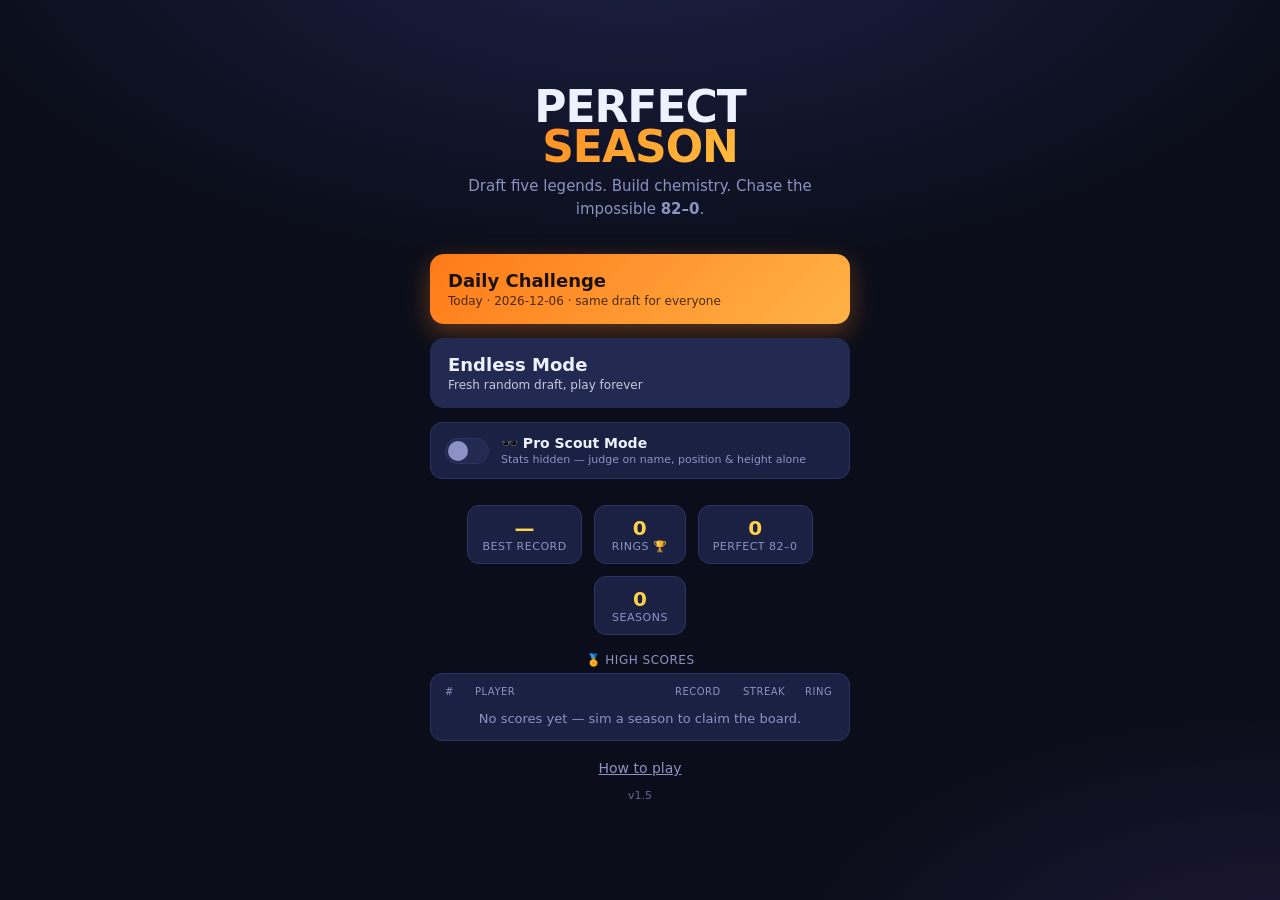
==== commit f65846f2: "v1.5: label the Daily Challenge as same-draft-for-everyone Players read today's fixed daily draft as" ====
--- a/index.html
+++ b/index.html
@@ -565,7 +565,7 @@
         <div class="highscores" id="highscores"></div>
 
         <button class="link-btn" id="btn-how">How to play</button>
-        <p class="version">v1.4</p>
+        <p class="version">v1.5</p>
       </div>
     </section>
 
@@ -604,7 +604,7 @@
       <!-- Slot machine + candidate cards -->
       <div class="draft-floor">
         <div class="spinner" id="spinner">
-          <span class="spinner-label">NOW DRAFTING</span>
+          <span class="spinner-label" id="spinner-label">NOW DRAFTING</span>
           <span class="spinner-team" id="spinner-team">—</span>
         </div>
 
@@ -2046,6 +2046,8 @@
     renderCourt();
     renderTokens();
     $("btn-sim").disabled = state.pick < 5;
+    $("spinner-label").textContent =
+      state.mode === "daily" ? "DAILY DRAFT · SAME FOR EVERYONE TODAY" : "NOW DRAFTING";
     const label = `${state.current.decade} · ${state.current.team}`;
     if (animate) {
       animateSpin(() => {
@@ -2435,7 +2437,7 @@
     $("home-records").innerHTML = chips
       .map((c) => `<div class="record-chip"><div class="rc-v">${c[1]}</div><div class="rc-k">${c[0]}</div></div>`)
       .join("");
-    $("daily-label").textContent = `Today · ${todayKey()}`;
+    $("daily-label").textContent = `Today · ${todayKey()} · same draft for everyone`;
     $("pro-toggle").checked = !!store.proMode;
 
     renderBoards();
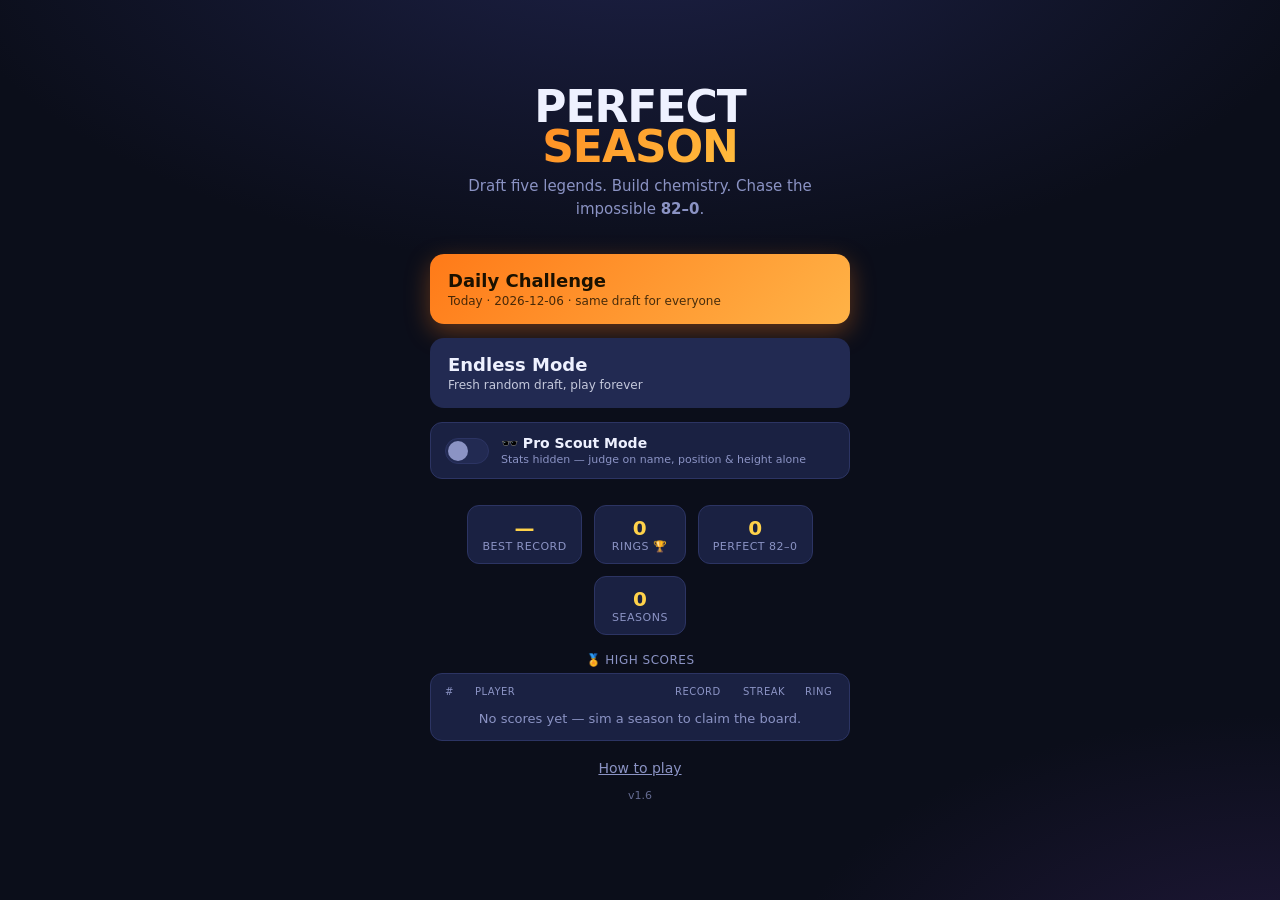
==== commit 08c6e174: "v1.6: leaderboard API speaks REDIS_URL (Redis Cloud) natively The Vercel marketplace 'Redis' provide" ====
--- a/index.html
+++ b/index.html
@@ -565,7 +565,7 @@
         <div class="highscores" id="highscores"></div>
 
         <button class="link-btn" id="btn-how">How to play</button>
-        <p class="version">v1.5</p>
+        <p class="version">v1.6</p>
       </div>
     </section>
 
@@ -2474,7 +2474,7 @@
     else if (globalStatus === "unconfigured")
       html +=
         `<div class="hs-head">🌍 Global Top 10</div>` +
-        `<div class="hs-board"><div class="hs-empty">Not connected yet — add the free Upstash Redis store to this Vercel project and redeploy (see README).</div></div>`;
+        `<div class="hs-board"><div class="hs-empty">Not connected yet — in Vercel: Storage → your Redis database → Connect to Project, then Redeploy (see README).</div></div>`;
     html += boardHTML(
       globalScores ? "📱 This device" : "🏅 High Scores",
       local,
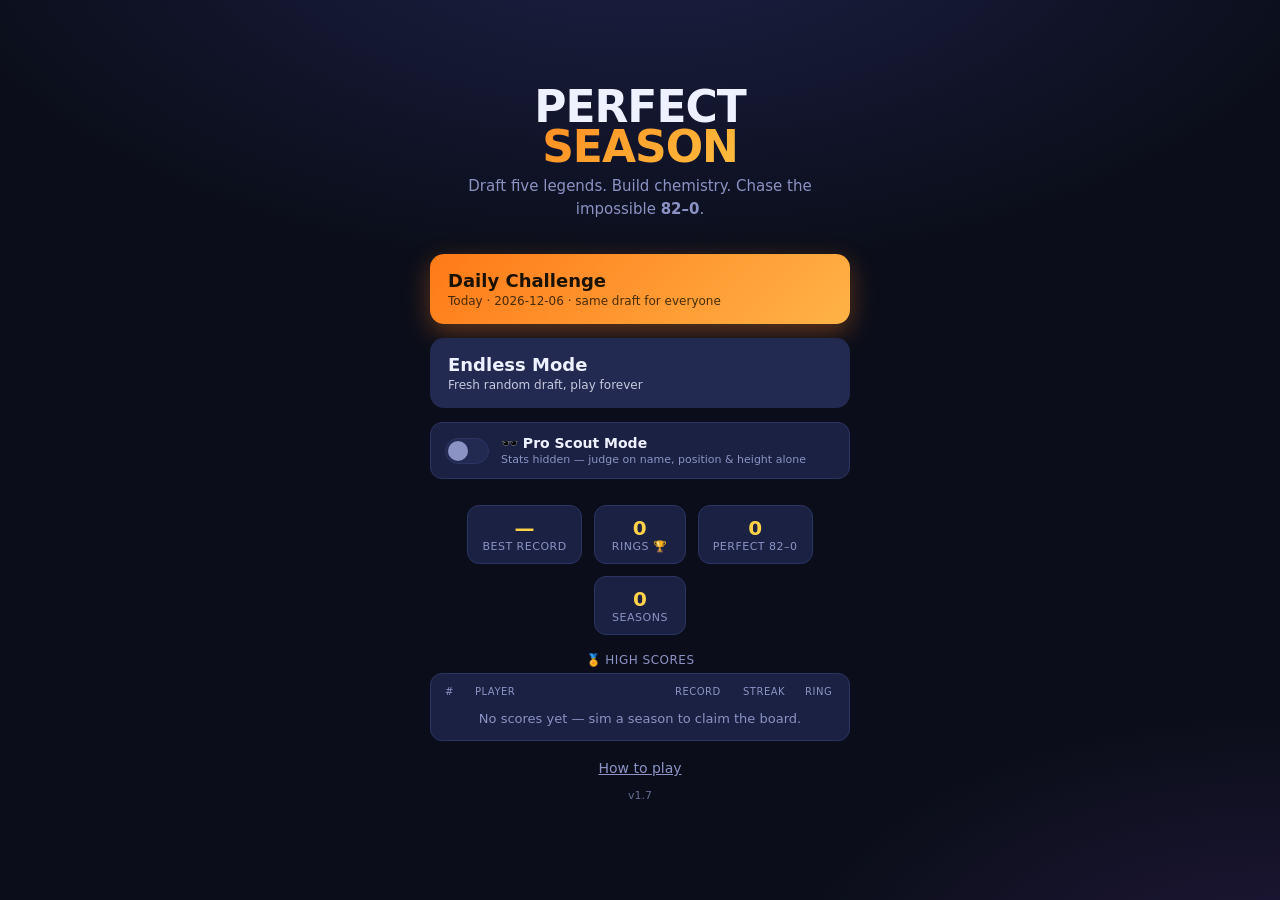
==== commit f06660bf: "v1.7: Vercel Web Analytics + shared global board from GitHub Pages Analytics: inject Vercel's /_verc" ====
--- a/index.html
+++ b/index.html
@@ -565,7 +565,7 @@
         <div class="highscores" id="highscores"></div>
 
         <button class="link-btn" id="btn-how">How to play</button>
-        <p class="version">v1.6</p>
+        <p class="version">v1.7</p>
       </div>
     </section>
 
@@ -1816,7 +1816,11 @@
   // Backed by /api/scores when the game is hosted on Vercel with a Redis
   // store attached (see README). Anywhere else (GitHub Pages, a local file)
   // the fetch fails silently and only the device-local board is shown.
-  const API_BASE = "";
+  // On GitHub Pages (no serverless functions) the board lives on the Vercel
+  // deployment — point at it cross-origin; the API sends open CORS headers.
+  const API_BASE = location.hostname.endsWith("github.io")
+    ? "https://todolist-theta-pink-34.vercel.app"
+    : "";
   let globalScores = null; // null = unavailable; [] = reachable but empty
   let globalStatus = null; // "unconfigured" = API answered 503 (no Redis store yet)
   function fetchGlobalScores() {
@@ -2514,6 +2518,15 @@
   $("btn-po-home").addEventListener("click", () => { renderHome(); show("screen-home"); });
 
   renderHome();
+
+  // Vercel Web Analytics — the loader only exists when served from Vercel,
+  // so inject it there and skip it on GitHub Pages / local files.
+  if (/\.vercel\.app$/.test(location.hostname)) {
+    const s = document.createElement("script");
+    s.defer = true;
+    s.src = "/_vercel/insights/script.js";
+    document.head.appendChild(s);
+  }
 })();
 
 </script>
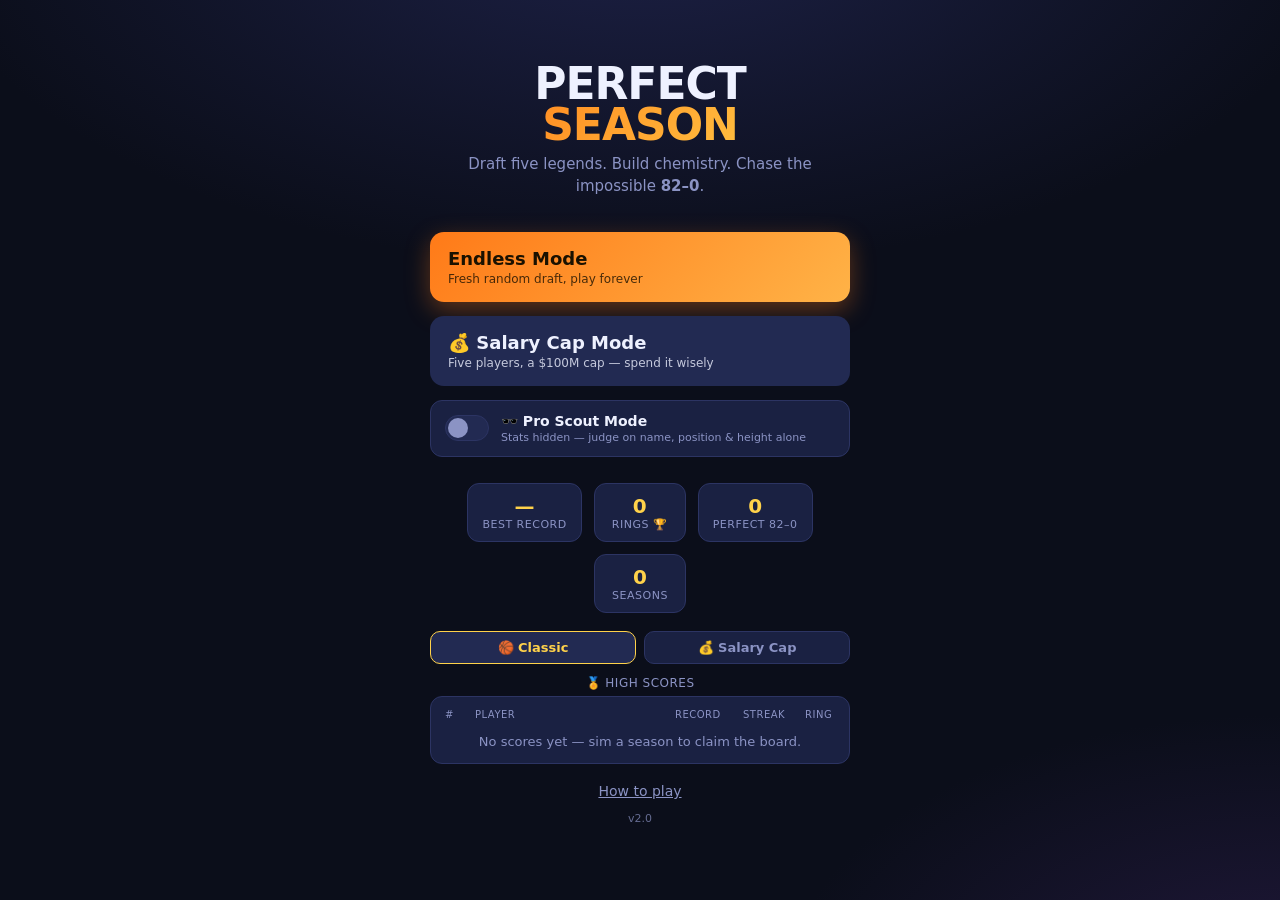
==== commit afda9473: "v2.0: Salary Cap mode, Daily removed, dual leaderboards - Daily Challenge removed everywhere (button" ====
--- a/index.html
+++ b/index.html
@@ -200,6 +200,22 @@
 
 /* ===================== HIGH SCORES ===================== */
 .highscores { margin-top: 18px; width: 100%; max-width: 420px; margin-left: auto; margin-right: auto; }
+.hs-tabs { display: flex; gap: 8px; margin-bottom: 12px; }
+.hs-tab {
+  flex: 1 1 0;
+  min-width: 0;
+  padding: 8px 6px;
+  background: var(--panel);
+  border: 1px solid var(--line);
+  border-radius: 10px;
+  color: var(--muted);
+  font: inherit;
+  font-size: 13px;
+  font-weight: 700;
+  white-space: nowrap;
+  cursor: pointer;
+}
+.hs-tab.active { border-color: var(--gold); color: var(--gold); background: var(--panel2); }
 .hs-head { font-size: 12px; color: var(--muted); text-transform: uppercase; letter-spacing: 0.5px; margin-bottom: 6px; }
 .hs-board { background: var(--panel); border: 1px solid var(--line); border-radius: 12px; padding: 6px 14px; text-align: left; }
 .hs-board + .hs-head { margin-top: 16px; }
@@ -253,6 +269,18 @@
 .token:disabled { opacity: 0.4; cursor: default; }
 .token b { color: var(--gold); }
 
+/* cap mode: remaining budget chip in the draft header */
+.budget-hud {
+  background: var(--panel);
+  border: 1px solid var(--gold);
+  border-radius: 10px;
+  padding: 6px 10px;
+  font-size: 13px;
+  color: var(--ink);
+  white-space: nowrap;
+}
+.budget-hud b { color: var(--gold); }
+
 /* court */
 .court {
   position: relative;
@@ -337,6 +365,21 @@
   border-radius: 6px;
   padding: 2px 6px;
 }
+.pcost {
+  background: var(--bg2);
+  border: 1px solid var(--line);
+  border-radius: 999px;
+  padding: 3px 8px;
+  font-size: 12px;
+  font-weight: 800;
+  color: var(--gold);
+  white-space: nowrap;
+}
+/* over-budget card: dim everything except the price, which flips red */
+.pcard.too-rich .pcard-name, .pcard.too-rich .pcard-meta,
+.pcard.too-rich .pos-pill, .pcard.too-rich .ratings,
+.pcard.too-rich .scout-note { opacity: 0.45; }
+.pcard.too-rich .pcost { color: var(--bad); border-color: var(--bad); }
 .ratings { display: flex; gap: 6px; margin-top: 8px; }
 .rbar { flex: 1; text-align: center; }
 .rbar .rk { font-size: 9px; color: var(--muted); }
@@ -437,6 +480,7 @@
 .grade-badge.d, .grade-badge.f { color: var(--bad); border-color: var(--bad); }
 .result-record { font-size: 40px; font-weight: 900; }
 .result-title { color: var(--muted); margin-bottom: 18px; font-weight: 600; }
+.result-cap { color: var(--gold); font-weight: 700; margin-bottom: 10px; }
 
 .result-lineup { display: grid; grid-template-columns: repeat(5, 1fr); gap: 6px; margin-bottom: 18px; }
 .rl-slot { background: var(--panel); border-radius: 8px; padding: 8px 4px; border: 1px solid var(--line); }
@@ -541,13 +585,13 @@
         <p class="tagline">Draft five legends. Build chemistry. Chase the impossible&nbsp;<b>82–0</b>.</p>
 
         <div class="mode-buttons">
-          <button class="btn btn-primary" id="btn-daily">
-            <span class="btn-title">Daily Challenge</span>
-            <span class="btn-sub" id="daily-label">Everyone drafts the same teams today</span>
-          </button>
-          <button class="btn btn-secondary" id="btn-endless">
+          <button class="btn btn-primary" id="btn-endless">
             <span class="btn-title">Endless Mode</span>
             <span class="btn-sub">Fresh random draft, play forever</span>
+          </button>
+          <button class="btn btn-secondary" id="btn-cap">
+            <span class="btn-title">💰 Salary Cap Mode</span>
+            <span class="btn-sub">Five players, a $100M cap — spend it wisely</span>
           </button>
         </div>
 
@@ -565,7 +609,7 @@
         <div class="highscores" id="highscores"></div>
 
         <button class="link-btn" id="btn-how">How to play</button>
-        <p class="version">v1.7</p>
+        <p class="version">v2.0</p>
       </div>
     </section>
 
@@ -591,6 +635,7 @@
         <button class="icon-btn" id="btn-quit" title="Quit to menu">✕</button>
         <div class="draft-progress">
           <span id="pick-label">Pick 1 / 5</span>
+          <span id="budget-hud" class="budget-hud" hidden></span>
           <div class="tokens">
             <button type="button" class="token" id="token-reroll" title="Reroll team">🔄 <b id="reroll-count">3</b></button>
             <button type="button" class="token" id="token-wild" title="Wildcard pick">⭐ <b id="wild-count">1</b></button>
@@ -647,6 +692,7 @@
         <div class="grade-badge" id="grade-badge"></div>
         <div class="result-record" id="result-record"></div>
         <div class="result-title" id="result-title"></div>
+        <div id="result-cap" class="result-cap" hidden></div>
 
         <div class="result-lineup" id="result-lineup"></div>
 
@@ -1426,6 +1472,414 @@
   P("Georges Niang","Cavaliers","2020s",["PF","SF"],"Sharpshooter",80,76,60,58,68,84),
   P("Ty Jerome","Cavaliers","2020s",["PG","SG"],"Sixth Man",77,76,64,78,56,82),
   P("Dean Wade","Cavaliers","2020s",["PF","C"],"3&D Wing",82,74,76,60,74,80),
+  P("Michael Jordan","Bulls","1980s",["SG"],"Scorer",78,97,90,84,74,78),
+  P("Scottie Pippen","Bulls","1980s",["SF"],"Two-Way Wing",80,76,84,78,74,66),
+  P("Horace Grant","Bulls","1980s",["PF"],"Glue Guy",82,70,78,60,80,58),
+  P("Charles Oakley","Bulls","1980s",["PF"],"Glue Guy",81,74,82,64,90,54),
+  P("John Paxson","Bulls","1980s",["PG"],"Sharpshooter",74,72,68,78,50,84),
+  P("Dave Corzine","Bulls","1980s",["C"],"Glue Guy",83,72,76,58,78,58),
+  P("Orlando Woolridge","Bulls","1980s",["SF","PF"],"Slasher",81,82,62,62,66,64),
+  P("Sam Vincent","Bulls","1980s",["PG"],"Role Player",74,72,66,80,50,70),
+  P("Brad Sellers","Bulls","1980s",["SF","PF"],"Role Player",84,68,66,58,68,66),
+  P("Kyle Macy","Bulls","1980s",["PG","SG"],"Sharpshooter",75,72,64,76,50,82),
+  P("Quintin Dailey","Bulls","1980s",["SG"],"Scorer",75,80,60,64,52,74),
+  P("Hakeem Olajuwon","Rockets","1980s",["C"],"Two-Way Big",84,86,93,62,92,52),
+  P("Ralph Sampson","Rockets","1980s",["C","PF"],"Big-Man Scorer",88,84,82,70,86,60),
+  P("Rodney McCray","Rockets","1980s",["SF"],"Glue Guy",80,76,84,76,78,62),
+  P("Lewis Lloyd","Rockets","1980s",["SG","SF"],"Slasher",78,80,66,72,60,66),
+  P("Robert Reid","Rockets","1980s",["SF","SG"],"3&D Wing",80,76,82,70,66,72),
+  P("John Lucas","Rockets","1980s",["PG"],"Floor General",74,76,66,88,50,74),
+  P("Sleepy Floyd","Rockets","1980s",["PG"],"Floor General",75,80,68,86,54,76),
+  P("Allen Leavell","Rockets","1980s",["PG"],"Role Player",73,72,66,80,50,74),
+  P("Jim Petersen","Rockets","1980s",["PF","C"],"Role Player",82,66,74,54,76,56),
+  P("Mitchell Wiggins","Rockets","1980s",["SG"],"Role Player",76,76,68,62,56,72),
+  P("Buck Johnson","Rockets","1980s",["SF"],"Role Player",79,70,74,58,66,62),
+  P("Purvis Short","Rockets","1980s",["SF"],"Scorer",79,82,60,62,58,80),
+  P("Alex English","Nuggets","1980s",["SF"],"Scorer",79,90,64,74,66,78),
+  P("Fat Lever","Nuggets","1980s",["PG","SG"],"Two-Way Wing",75,80,84,86,78,70),
+  P("Kiki Vandeweghe","Nuggets","1980s",["SF"],"Scorer",80,88,60,60,58,86),
+  P("Dan Issel","Nuggets","1980s",["C","PF"],"Big-Man Scorer",81,84,64,64,76,74),
+  P("Calvin Natt","Nuggets","1980s",["PF","SF"],"Big-Man Scorer",78,82,72,60,78,62),
+  P("Wayne Cooper","Nuggets","1980s",["C"],"Rim Protector",82,62,84,52,82,48),
+  P("T.R. Dunn","Nuggets","1980s",["SG","SF"],"Glue Guy",76,56,88,60,74,46),
+  P("Mike Evans","Nuggets","1980s",["PG","SG"],"Sharpshooter",73,72,62,72,50,82),
+  P("Bill Hanzlik","Nuggets","1980s",["SG","SF"],"Glue Guy",79,62,84,70,58,58),
+  P("Danny Schayes","Nuggets","1980s",["C"],"Glue Guy",83,72,76,54,78,62),
+  P("Blair Rasmussen","Nuggets","1980s",["C"],"Role Player",84,70,72,52,76,62),
+  P("Michael Adams","Nuggets","1980s",["PG"],"Sharpshooter",70,78,62,80,50,82),
+  P("Clyde Drexler","Blazers","1980s",["SG","SF"],"Slasher",79,88,82,80,76,72),
+  P("Terry Porter","Blazers","1980s",["PG"],"Floor General",75,80,76,88,58,80),
+  P("Jerome Kersey","Blazers","1980s",["SF"],"Two-Way Wing",79,78,82,62,78,56),
+  P("Kevin Duckworth","Blazers","1980s",["C"],"Big-Man Scorer",84,78,64,52,74,60),
+  P("Sam Bowie","Blazers","1980s",["C"],"Rim Protector",85,66,80,58,78,54),
+  P("Steve Johnson","Blazers","1980s",["PF","C"],"Big-Man Scorer",82,80,62,52,74,48),
+  P("Darnell Valentine","Blazers","1980s",["PG"],"Role Player",74,70,78,78,50,62),
+  P("Jim Paxson","Blazers","1980s",["SG"],"Scorer",78,82,66,70,50,80),
+  P("Caldwell Jones","Blazers","1980s",["C","PF"],"Rim Protector",83,56,84,56,80,48),
+  P("Kenny Carr","Blazers","1980s",["PF"],"Glue Guy",79,74,72,54,82,56),
+  P("Danny Young","Blazers","1980s",["PG"],"Role Player",76,66,72,76,50,72),
+  P("John Stockton","Jazz","1980s",["PG"],"Floor General",73,78,84,96,56,78),
+  P("Karl Malone","Jazz","1980s",["PF"],"Big-Man Scorer",81,88,80,68,88,60),
+  P("Mark Eaton","Jazz","1980s",["C"],"Rim Protector",88,52,93,52,84,40),
+  P("Thurl Bailey","Jazz","1980s",["PF","SF"],"Sixth Man",83,78,74,56,72,64),
+  P("Darrell Griffith","Jazz","1980s",["SG"],"Scorer",76,82,62,62,54,80),
+  P("Rickey Green","Jazz","1980s",["PG"],"Floor General",72,74,76,84,50,72),
+  P("Bobby Hansen","Jazz","1980s",["SG"],"3&D Wing",78,62,78,62,52,70),
+  P("John Drew","Jazz","1980s",["SF"],"Scorer",78,80,60,56,62,70),
+  P("Mel Turpin","Jazz","1980s",["C"],"Role Player",83,68,64,52,72,60),
+  P("Eric Leckner","Jazz","1980s",["C"],"Role Player",83,68,62,52,72,58),
+  P("Fred Roberts","Jazz","1980s",["PF","SF"],"Role Player",82,70,66,56,66,66),
+  P("Patrick Ewing","Knicks","1980s",["C"],"Two-Way Big",84,84,89,56,86,58),
+  P("Bernard King","Knicks","1980s",["SF"],"Scorer",79,91,62,64,62,72),
+  P("Mark Jackson","Knicks","1980s",["PG"],"Floor General",75,74,72,90,64,68),
+  P("Gerald Wilkins","Knicks","1980s",["SG"],"Slasher",78,80,70,66,56,70),
+  P("Bill Cartwright","Knicks","1980s",["C"],"Big-Man Scorer",84,78,74,56,76,58),
+  P("Rory Sparrow","Knicks","1980s",["PG"],"Role Player",74,70,72,78,50,68),
+  P("Trent Tucker","Knicks","1980s",["SG"],"Sharpshooter",77,72,68,62,50,86),
+  P("Johnny Newman","Knicks","1980s",["SF","SG"],"Scorer",79,78,64,56,54,74),
+  P("Kenny Walker","Knicks","1980s",["SF","PF"],"Role Player",80,70,76,52,70,56),
+  P("Pat Cummings","Knicks","1980s",["PF","C"],"Role Player",81,72,62,52,74,60),
+  P("Rod Strickland","Knicks","1980s",["PG"],"Sixth Man",75,74,68,84,54,62),
+  P("Dale Ellis","Sonics","1980s",["SG","SF"],"Sharpshooter",79,86,62,60,60,90),
+  P("Xavier McDaniel","Sonics","1980s",["SF"],"Slasher",79,84,76,62,78,62),
+  P("Tom Chambers","Sonics","1980s",["PF"],"Big-Man Scorer",82,84,62,62,74,74),
+  P("Derrick McKey","Sonics","1980s",["SF"],"3&D Wing",81,74,80,66,68,70),
+  P("Nate McMillan","Sonics","1980s",["PG","SF"],"Glue Guy",77,62,84,84,62,54),
+  P("Alton Lister","Sonics","1980s",["C"],"Rim Protector",84,60,82,52,82,44),
+  P("Michael Cage","Sonics","1980s",["PF"],"Glue Guy",81,62,78,52,88,50),
+  P("Olden Polynice","Sonics","1980s",["C"],"Role Player",84,62,74,52,78,46),
+  P("Danny Vranes","Sonics","1980s",["SF"],"Role Player",79,60,82,54,68,48),
+  P("Al Wood","Sonics","1980s",["SG","SF"],"Role Player",78,74,60,56,54,72),
+  P("Russ Schoene","Sonics","1980s",["PF"],"Role Player",82,68,60,52,64,66),
+  P("Larry Johnson","Hornets","1990s",["PF"],"Big-Man Scorer",78,87,74,76,84,72),
+  P("Alonzo Mourning","Hornets","1990s",["C"],"Rim Protector",82,85,90,54,84,54),
+  P("Muggsy Bogues","Hornets","1990s",["PG"],"Floor General",63,64,72,92,40,64),
+  P("Glen Rice","Hornets","1990s",["SF","SG"],"Sharpshooter",80,87,62,58,62,93),
+  P("Dell Curry","Hornets","1990s",["SG"],"Sixth Man",76,79,60,60,52,89),
+  P("Kendall Gill","Hornets","1990s",["SG","SF"],"Two-Way Wing",77,79,78,72,62,72),
+  P("Anthony Mason","Hornets","1990s",["PF"],"Glue Guy",79,77,84,82,82,58),
+  P("Vlade Divac","Hornets","1990s",["C"],"Two-Way Big",85,78,80,78,80,56),
+  P("David Wesley","Hornets","1990s",["PG","SG"],"Glue Guy",72,77,78,78,48,78),
+  P("Bobby Phills","Hornets","1990s",["SG","SF"],"3&D Wing",77,74,85,66,56,76),
+  P("Hersey Hawkins","Hornets","1990s",["SG"],"3&D Wing",75,79,80,72,58,84),
+  P("J.R. Reid","Hornets","1990s",["PF","C"],"Role Player",81,70,70,50,76,52),
+  P("Shaquille O'Neal","Magic","1990s",["C"],"Big-Man Scorer",85,93,85,62,91,44),
+  P("Penny Hardaway","Magic","1990s",["PG","SG"],"Floor General",79,88,80,88,66,76),
+  P("Nick Anderson","Magic","1990s",["SG","SF"],"3&D Wing",78,79,80,64,64,80),
+  P("Dennis Scott","Magic","1990s",["SF"],"Sharpshooter",80,77,56,58,52,91),
+  P("Horace Grant","Magic","1990s",["PF"],"Glue Guy",82,76,84,66,84,66),
+  P("Darrell Armstrong","Magic","1990s",["PG"],"Sixth Man",73,77,78,78,50,78),
+  P("Brian Shaw","Magic","1990s",["PG"],"Role Player",78,70,74,80,60,72),
+  P("Bo Outlaw","Magic","1990s",["PF","C"],"Glue Guy",80,62,84,56,78,38),
+  P("Donald Royal","Magic","1990s",["SF"],"Role Player",80,68,72,52,64,50),
+  P("Anthony Bowie","Magic","1990s",["SG"],"Role Player",78,70,72,62,56,68),
+  P("Jeff Turner","Magic","1990s",["PF"],"Role Player",81,66,62,54,66,74),
+  P("Kobe Bryant","Lakers","1990s",["SG","SF"],"Scorer",78,85,78,68,58,78),
+  P("Eddie Jones","Lakers","1990s",["SG","SF"],"Two-Way Wing",78,82,86,72,62,78),
+  P("Nick Van Exel","Lakers","1990s",["PG"],"Floor General",73,82,62,84,54,78),
+  P("Elden Campbell","Lakers","1990s",["C","PF"],"Two-Way Big",83,76,82,54,78,54),
+  P("Cedric Ceballos","Lakers","1990s",["SF"],"Scorer",78,84,64,60,74,72),
+  P("Rick Fox","Lakers","1990s",["SF"],"3&D Wing",79,75,80,74,62,75),
+  P("Derek Fisher","Lakers","1990s",["PG"],"Role Player",73,66,74,74,50,74),
+  P("Robert Horry","Lakers","1990s",["PF","SF"],"3&D Wing",82,71,82,70,74,78),
+  P("Byron Scott","Lakers","1990s",["SG"],"Sharpshooter",76,72,68,62,52,82),
+  P("Travis Knight","Lakers","1990s",["C"],"Role Player",84,60,72,48,74,52),
+  P("Corie Blount","Lakers","1990s",["PF","C"],"Role Player",82,56,72,48,76,44),
+  P("Sean Rooks","Lakers","1990s",["C"],"Role Player",82,64,70,50,72,52),
+  P("Tim Hardaway","Heat","1990s",["PG"],"Floor General",72,86,70,88,52,84),
+  P("Jamal Mashburn","Heat","1990s",["SF"],"Scorer",80,81,70,68,68,78),
+  P("P.J. Brown","Heat","1990s",["PF","C"],"Glue Guy",83,68,86,58,84,58),
+  P("Voshon Lenard","Heat","1990s",["SG"],"Sharpshooter",76,74,62,58,54,86),
+  P("Dan Majerle","Heat","1990s",["SG","SF"],"3&D Wing",78,72,80,66,62,82),
+  P("Isaac Austin","Heat","1990s",["C"],"Glue Guy",82,74,74,54,78,54),
+  P("Steve Smith","Heat","1990s",["SG","PG"],"Scorer",80,80,72,76,60,78),
+  P("Rony Seikaly","Heat","1990s",["C"],"Big-Man Scorer",83,78,74,50,84,48),
+  P("Keith Askins","Heat","1990s",["SF","SG"],"3&D Wing",80,58,80,52,64,72),
+  P("Grant Long","Heat","1990s",["PF"],"Glue Guy",80,68,78,56,78,56),
+  P("Harold Miner","Heat","1990s",["SG"],"Slasher",77,74,58,54,54,68),
+  P("Clyde Drexler","Blazers","1990s",["SG","SF"],"Slasher",79,90,82,82,76,74),
+  P("Terry Porter","Blazers","1990s",["PG"],"Floor General",75,82,74,86,58,84),
+  P("Jerome Kersey","Blazers","1990s",["SF"],"Glue Guy",79,76,82,62,76,58),
+  P("Buck Williams","Blazers","1990s",["PF"],"Glue Guy",80,72,86,58,88,54),
+  P("Kevin Duckworth","Blazers","1990s",["C"],"Big-Man Scorer",84,78,66,50,74,62),
+  P("Cliff Robinson","Blazers","1990s",["PF","C"],"Sixth Man",82,80,80,60,70,70),
+  P("Danny Young","Blazers","1990s",["PG"],"Role Player",76,62,70,72,46,72),
+  P("Wayne Cooper","Blazers","1990s",["C"],"Rim Protector",82,54,80,46,76,46),
+  P("Mark Bryant","Blazers","1990s",["PF"],"Role Player",81,62,70,48,74,54),
+  P("Robert Pack","Blazers","1990s",["PG"],"Role Player",74,70,68,74,46,62),
+  P("Drazen Petrovic","Blazers","1990s",["SG"],"Sharpshooter",77,76,54,62,50,88),
+  P("Alaa Abdelnaby","Blazers","1990s",["PF","C"],"Role Player",82,62,60,42,68,54),
+  P("Mark Price","Cavaliers","1990s",["PG"],"Floor General",72,85,62,88,48,92),
+  P("Brad Daugherty","Cavaliers","1990s",["C"],"Big-Man Scorer",84,84,74,72,82,58),
+  P("Larry Nance","Cavaliers","1990s",["PF"],"Two-Way Big",82,80,86,62,80,58),
+  P("Craig Ehlo","Cavaliers","1990s",["SG","SF"],"3&D Wing",79,72,76,68,60,78),
+  P("Hot Rod Williams","Cavaliers","1990s",["C","PF"],"Rim Protector",83,70,84,56,78,52),
+  P("Terrell Brandon","Cavaliers","1990s",["PG"],"Floor General",71,80,76,84,50,80),
+  P("Gerald Wilkins","Cavaliers","1990s",["SG","SF"],"Two-Way Wing",78,76,76,64,54,70),
+  P("Tyrone Hill","Cavaliers","1990s",["PF"],"Glue Guy",81,70,78,48,84,46),
+  P("Danny Ferry","Cavaliers","1990s",["PF","SF"],"Stretch Big",82,68,60,58,60,78),
+  P("John Battle","Cavaliers","1990s",["SG"],"Role Player",74,74,64,66,48,74),
+  P("Chucky Brown","Cavaliers","1990s",["SF","PF"],"Role Player",80,64,66,50,66,60),
+  P("Kevin Garnett","Timberwolves","1990s",["PF","C"],"Two-Way Big",83,84,88,76,86,64),
+  P("Tom Gugliotta","Timberwolves","1990s",["PF"],"Big-Man Scorer",82,82,70,72,80,72),
+  P("Stephon Marbury","Timberwolves","1990s",["PG"],"Floor General",74,83,62,86,48,74),
+  P("Isaiah Rider","Timberwolves","1990s",["SG"],"Scorer",77,81,58,62,56,80),
+  P("Christian Laettner","Timberwolves","1990s",["PF","C"],"Big-Man Scorer",83,78,66,64,74,72),
+  P("Doug West","Timberwolves","1990s",["SG","SF"],"Glue Guy",78,72,76,58,52,70),
+  P("Sam Mitchell","Timberwolves","1990s",["SF","PF"],"Glue Guy",79,70,74,52,66,62),
+  P("Micheal Williams","Timberwolves","1990s",["PG"],"Role Player",74,72,74,78,48,70),
+  P("Anthony Peeler","Timberwolves","1990s",["SG"],"Sharpshooter",76,72,64,60,52,82),
+  P("Dean Garrett","Timberwolves","1990s",["C"],"Rim Protector",83,62,76,44,76,46),
+  P("Cherokee Parks","Timberwolves","1990s",["C","PF"],"Role Player",83,60,68,46,70,52),
+  P("Chris Carr","Timberwolves","1990s",["SG","SF"],"Role Player",78,68,60,54,54,72),
+  P("Chris Webber","Kings","2000s",["PF","C"],"Big-Man Scorer",82,88,78,84,88,70),
+  P("Vlade Divac","Kings","2000s",["C"],"Glue Guy",85,76,78,84,80,60),
+  P("Peja Stojakovic","Kings","2000s",["SF"],"Sharpshooter",82,86,66,62,66,93),
+  P("Mike Bibby","Kings","2000s",["PG"],"Floor General",74,82,68,80,56,84),
+  P("Doug Christie","Kings","2000s",["SG","SF"],"3&D Wing",78,72,90,78,62,74),
+  P("Bobby Jackson","Kings","2000s",["PG","SG"],"Sixth Man",73,80,74,72,56,80),
+  P("Jason Williams","Kings","2000s",["PG"],"Floor General",73,74,62,88,48,74),
+  P("Brad Miller","Kings","2000s",["C"],"Glue Guy",84,78,74,78,80,72),
+  P("Hedo Turkoglu","Kings","2000s",["SF"],"Role Player",82,72,66,68,60,76),
+  P("Scot Pollard","Kings","2000s",["C","PF"],"Rim Protector",83,60,82,50,80,46),
+  P("Anthony Peeler","Kings","2000s",["SG"],"Sharpshooter",76,74,66,68,50,84),
+  P("Lawrence Funderburke","Kings","2000s",["PF"],"Role Player",81,72,64,48,72,62),
+  P("Allen Iverson","76ers","2000s",["PG","SG"],"Scorer",72,92,74,80,56,76),
+  P("Dikembe Mutombo","76ers","2000s",["C"],"Rim Protector",86,64,94,46,92,42),
+  P("Aaron McKie","76ers","2000s",["SG","PG"],"Sixth Man",77,74,82,78,60,74),
+  P("Eric Snow","76ers","2000s",["PG"],"Floor General",75,70,84,82,54,60),
+  P("Theo Ratliff","76ers","2000s",["C","PF"],"Rim Protector",82,64,90,44,78,46),
+  P("George Lynch","76ers","2000s",["SF"],"Glue Guy",80,64,82,58,76,60),
+  P("Tyrone Hill","76ers","2000s",["PF"],"Glue Guy",81,68,80,48,82,56),
+  P("Matt Geiger","76ers","2000s",["C"],"Role Player",84,70,70,48,76,62),
+  P("Jumaine Jones","76ers","2000s",["SF"],"Role Player",80,68,70,52,72,70),
+  P("Raja Bell","76ers","2000s",["SG"],"3&D Wing",77,68,80,60,54,78),
+  P("Kevin Ollie","76ers","2000s",["PG"],"Role Player",74,62,72,74,48,60),
+  P("Todd MacCulloch","76ers","2000s",["C"],"Role Player",84,72,68,46,76,58),
+  P("Jason Kidd","Nets","2000s",["PG"],"Floor General",76,80,88,96,76,66),
+  P("Kenyon Martin","Nets","2000s",["PF"],"Two-Way Big",81,78,86,60,80,52),
+  P("Richard Jefferson","Nets","2000s",["SF"],"Slasher",79,84,78,68,66,70),
+  P("Kerry Kittles","Nets","2000s",["SG"],"3&D Wing",77,76,78,66,58,80),
+  P("Keith Van Horn","Nets","2000s",["PF"],"Stretch Big",82,78,62,58,74,80),
+  P("Lucious Harris","Nets","2000s",["SG"],"Sixth Man",77,74,70,64,54,78),
+  P("Jason Collins","Nets","2000s",["C"],"Glue Guy",84,60,84,56,74,48),
+  P("Aaron Williams","Nets","2000s",["PF","C"],"Glue Guy",81,66,78,50,78,56),
+  P("Rodney Rogers","Nets","2000s",["PF"],"Stretch Big",79,74,68,60,68,78),
+  P("Nenad Krstic","Nets","2000s",["C"],"Big-Man Scorer",84,78,66,52,74,68),
+  P("Brian Scalabrine","Nets","2000s",["PF"],"Role Player",81,60,70,60,64,66),
+  P("Kevin Garnett","Timberwolves","2000s",["PF","C"],"Two-Way Big",83,90,95,84,94,70),
+  P("Sam Cassell","Timberwolves","2000s",["PG"],"Floor General",75,84,64,84,52,82),
+  P("Latrell Sprewell","Timberwolves","2000s",["SG","SF"],"Scorer",77,80,76,72,58,72),
+  P("Wally Szczerbiak","Timberwolves","2000s",["SF","SG"],"Sharpshooter",79,80,60,62,58,88),
+  P("Troy Hudson","Timberwolves","2000s",["PG"],"Sixth Man",73,76,60,74,46,80),
+  P("Fred Hoiberg","Timberwolves","2000s",["SG"],"Sharpshooter",76,68,66,62,54,86),
+  P("Trenton Hassell","Timberwolves","2000s",["SG","SF"],"3&D Wing",77,62,86,58,54,68),
+  P("Ervin Johnson","Timberwolves","2000s",["C"],"Rim Protector",83,56,84,48,82,44),
+  P("Michael Olowokandi","Timberwolves","2000s",["C"],"Role Player",84,64,76,46,78,46),
+  P("Mark Madsen","Timberwolves","2000s",["PF"],"Glue Guy",81,60,78,50,76,46),
+  P("Gary Trent","Timberwolves","2000s",["PF"],"Role Player",80,72,66,50,72,60),
+  P("Vince Carter","Raptors","2000s",["SG","SF"],"Scorer",78,91,74,74,66,80),
+  P("Antonio Davis","Raptors","2000s",["PF","C"],"Two-Way Big",81,76,82,52,84,58),
+  P("Morris Peterson","Raptors","2000s",["SF","SG"],"3&D Wing",79,74,76,60,56,80),
+  P("Alvin Williams","Raptors","2000s",["PG"],"Glue Guy",77,68,76,74,50,70),
+  P("Jerome Williams","Raptors","2000s",["PF"],"Glue Guy",81,60,82,50,86,42),
+  P("Charles Oakley","Raptors","2000s",["PF"],"Glue Guy",80,60,80,62,82,54),
+  P("Jalen Rose","Raptors","2000s",["SG","SF"],"Scorer",80,80,62,74,56,78),
+  P("Donyell Marshall","Raptors","2000s",["PF"],"Stretch Big",81,74,68,52,78,78),
+  P("Keon Clark","Raptors","2000s",["C","PF"],"Rim Protector",83,66,82,48,78,44),
+  P("Chris Childs","Raptors","2000s",["PG"],"Role Player",75,64,76,78,48,66),
+  P("Dell Curry","Raptors","2000s",["SG"],"Sharpshooter",76,72,60,58,48,86),
+  P("Tracy McGrady","Magic","2000s",["SG","SF"],"Scorer",80,93,74,82,68,82),
+  P("Grant Hill","Magic","2000s",["SF"],"Two-Way Wing",80,80,74,78,64,68),
+  P("Mike Miller","Magic","2000s",["SF","SG"],"Sharpshooter",80,76,62,66,58,86),
+  P("Darrell Armstrong","Magic","2000s",["PG"],"Sixth Man",73,72,78,76,48,74),
+  P("Pat Garrity","Magic","2000s",["PF"],"Stretch Big",81,70,60,52,62,84),
+  P("Drew Gooden","Magic","2000s",["PF"],"Glue Guy",82,74,68,52,80,60),
+  P("Juwan Howard","Magic","2000s",["PF"],"Big-Man Scorer",81,78,66,62,76,64),
+  P("Gordan Giricek","Magic","2000s",["SG"],"Role Player",78,72,60,58,50,78),
+  P("Tyronn Lue","Magic","2000s",["PG"],"Role Player",72,68,64,72,44,76),
+  P("Horace Grant","Magic","2000s",["PF","C"],"Glue Guy",82,62,78,56,78,58),
+  P("Shawn Kemp","Magic","2000s",["PF"],"Role Player",82,70,62,48,76,56),
+  P("Andrew DeClercq","Magic","2000s",["C"],"Role Player",82,62,76,48,78,46),
+  P("Gilbert Arenas","Wizards","2000s",["PG","SG"],"Scorer",76,90,64,78,54,86),
+  P("Caron Butler","Wizards","2000s",["SF"],"Two-Way Wing",79,82,78,68,72,72),
+  P("Antawn Jamison","Wizards","2000s",["PF"],"Big-Man Scorer",81,84,60,56,80,76),
+  P("Larry Hughes","Wizards","2000s",["SG"],"Slasher",77,80,82,74,62,66),
+  P("Brendan Haywood","Wizards","2000s",["C"],"Rim Protector",84,62,84,46,80,44),
+  P("DeShawn Stevenson","Wizards","2000s",["SG"],"3&D Wing",77,70,80,56,50,74),
+  P("Antonio Daniels","Wizards","2000s",["PG"],"Glue Guy",76,68,74,78,48,64),
+  P("Etan Thomas","Wizards","2000s",["C","PF"],"Glue Guy",82,64,78,44,78,46),
+  P("Jarvis Hayes","Wizards","2000s",["SF","SG"],"Role Player",79,68,64,52,56,76),
+  P("Darius Songaila","Wizards","2000s",["PF"],"Role Player",81,70,66,56,68,70),
+  P("Andray Blatche","Wizards","2000s",["PF","C"],"Role Player",83,70,62,56,72,60),
+  P("Nick Young","Wizards","2000s",["SG"],"Role Player",79,76,58,50,46,80),
+  P("Giannis Antetokounmpo","Bucks","2010s",["PF"],"Two-Way Big",83,94,92,78,92,58),
+  P("Khris Middleton","Bucks","2010s",["SF","SG"],"Two-Way Wing",79,82,78,74,66,86),
+  P("Eric Bledsoe","Bucks","2010s",["PG"],"Slasher",73,78,88,78,62,68),
+  P("Brook Lopez","Bucks","2010s",["C"],"Rim Protector",84,76,88,56,70,80),
+  P("Malcolm Brogdon","Bucks","2010s",["PG","SG"],"3&D Wing",77,78,76,78,64,86),
+  P("Nikola Mirotic","Bucks","2010s",["PF"],"Stretch Big",82,76,66,58,74,80),
+  P("Ersan Ilyasova","Bucks","2010s",["PF"],"Stretch Big",82,72,72,56,76,78),
+  P("Pat Connaughton","Bucks","2010s",["SG","SF"],"3&D Wing",77,70,74,64,66,76),
+  P("Tony Snell","Bucks","2010s",["SF","SG"],"3&D Wing",78,64,78,54,54,78),
+  P("Sterling Brown","Bucks","2010s",["SG"],"Role Player",77,64,74,56,62,72),
+  P("D.J. Wilson","Bucks","2010s",["PF"],"Role Player",82,60,72,52,70,64),
+  P("Thon Maker","Bucks","2010s",["C","PF"],"Role Player",85,56,70,46,66,60),
+  P("Damian Lillard","Trail Blazers","2010s",["PG"],"Sharpshooter",74,92,62,86,58,94),
+  P("CJ McCollum","Trail Blazers","2010s",["SG"],"Scorer",75,86,66,72,56,86),
+  P("Jusuf Nurkic","Trail Blazers","2010s",["C"],"Two-Way Big",84,78,82,72,84,46),
+  P("Al-Farouq Aminu","Trail Blazers","2010s",["PF","SF"],"3&D Wing",81,64,84,58,78,70),
+  P("Maurice Harkless","Trail Blazers","2010s",["SF"],"3&D Wing",79,66,82,58,66,64),
+  P("Enes Kanter","Trail Blazers","2010s",["C"],"Big-Man Scorer",83,78,58,54,86,58),
+  P("Rodney Hood","Trail Blazers","2010s",["SG","SF"],"Sixth Man",80,76,68,64,52,78),
+  P("Seth Curry","Trail Blazers","2010s",["PG","SG"],"Sharpshooter",74,74,64,68,48,88),
+  P("Evan Turner","Trail Blazers","2010s",["SF","SG"],"Glue Guy",79,70,76,80,62,56),
+  P("Zach Collins","Trail Blazers","2010s",["PF","C"],"Glue Guy",83,64,80,52,74,62),
+  P("Meyers Leonard","Trail Blazers","2010s",["C"],"Stretch Big",85,66,60,50,72,80),
+  P("Jake Layman","Trail Blazers","2010s",["SF"],"Role Player",80,70,64,52,62,72),
+  P("Kyrie Irving","Celtics","2010s",["PG"],"Slasher",74,90,68,86,56,88),
+  P("Jayson Tatum","Celtics","2010s",["SF"],"Scorer",80,82,78,64,72,80),
+  P("Jaylen Brown","Celtics","2010s",["SG","SF"],"3&D Wing",78,78,80,58,66,74),
+  P("Al Horford","Celtics","2010s",["C","PF"],"Two-Way Big",81,78,88,80,78,76),
+  P("Gordon Hayward","Celtics","2010s",["SF"],"Sixth Man",79,76,70,74,64,76),
+  P("Marcus Smart","Celtics","2010s",["PG","SG"],"Glue Guy",75,66,92,76,62,68),
+  P("Terry Rozier","Celtics","2010s",["PG"],"Sixth Man",73,74,72,70,62,74),
+  P("Marcus Morris","Celtics","2010s",["PF","SF"],"3&D Wing",80,78,76,60,70,76),
+  P("Aron Baynes","Celtics","2010s",["C"],"Glue Guy",82,62,82,50,78,58),
+  P("Daniel Theis","Celtics","2010s",["C","PF"],"Glue Guy",80,66,78,52,74,64),
+  P("Semi Ojeleye","Celtics","2010s",["PF"],"Role Player",78,58,74,48,62,66),
+  P("Brad Wanamaker","Celtics","2010s",["PG"],"Role Player",75,64,68,68,50,68),
+  P("Derrick Rose","Bulls","2010s",["PG"],"Slasher",75,91,70,86,62,72),
+  P("Joakim Noah","Bulls","2010s",["C"],"Rim Protector",83,68,90,72,90,42),
+  P("Luol Deng","Bulls","2010s",["SF"],"Two-Way Wing",81,78,86,68,72,74),
+  P("Carlos Boozer","Bulls","2010s",["PF"],"Big-Man Scorer",81,82,62,68,84,66),
+  P("Kyle Korver","Bulls","2010s",["SG","SF"],"Sharpshooter",79,76,64,62,52,92),
+  P("Taj Gibson","Bulls","2010s",["PF"],"Glue Guy",81,70,86,54,80,54),
+  P("Ronnie Brewer","Bulls","2010s",["SG"],"Glue Guy",79,66,84,64,62,58),
+  P("Omer Asik","Bulls","2010s",["C"],"Rim Protector",84,58,86,48,84,38),
+  P("C.J. Watson","Bulls","2010s",["PG"],"Role Player",74,72,68,74,50,74),
+  P("Keith Bogans","Bulls","2010s",["SG"],"3&D Wing",77,60,80,54,56,72),
+  P("Kurt Thomas","Bulls","2010s",["PF","C"],"Role Player",81,60,78,54,76,58),
+  P("Paul George","Pacers","2010s",["SF","SG"],"Two-Way Wing",81,86,90,74,76,80),
+  P("Roy Hibbert","Pacers","2010s",["C"],"Rim Protector",86,68,92,50,82,42),
+  P("David West","Pacers","2010s",["PF"],"Big-Man Scorer",81,80,80,68,80,70),
+  P("George Hill","Pacers","2010s",["PG"],"3&D Wing",75,74,82,74,58,80),
+  P("Lance Stephenson","Pacers","2010s",["SG"],"Two-Way Wing",77,78,80,78,74,66),
+  P("Danny Granger","Pacers","2010s",["SF"],"Sixth Man",80,74,68,56,60,76),
+  P("Luis Scola","Pacers","2010s",["PF"],"Sixth Man",81,74,62,64,74,62),
+  P("Ian Mahinmi","Pacers","2010s",["C"],"Rim Protector",83,56,82,46,76,38),
+  P("Tyler Hansbrough","Pacers","2010s",["PF"],"Role Player",81,64,68,46,74,50),
+  P("D.J. Augustin","Pacers","2010s",["PG"],"Role Player",72,70,58,74,44,74),
+  P("Gerald Green","Pacers","2010s",["SG","SF"],"Sixth Man",79,76,60,56,54,76),
+  P("Chris Copeland","Pacers","2010s",["SF","PF"],"Role Player",80,68,52,48,56,76),
+  P("Donovan Mitchell","Jazz","2010s",["SG","PG"],"Scorer",75,86,70,76,58,80),
+  P("Rudy Gobert","Jazz","2010s",["C"],"Rim Protector",85,70,94,52,92,38),
+  P("Joe Ingles","Jazz","2010s",["SF","SG"],"Sharpshooter",80,76,74,80,58,86),
+  P("Ricky Rubio","Jazz","2010s",["PG"],"Floor General",76,70,82,88,60,60),
+  P("Derrick Favors","Jazz","2010s",["PF","C"],"Two-Way Big",82,74,84,58,82,50),
+  P("Jae Crowder","Jazz","2010s",["PF","SF"],"3&D Wing",78,70,80,64,68,72),
+  P("Royce O'Neale","Jazz","2010s",["SF"],"3&D Wing",78,62,84,60,64,74),
+  P("Alec Burks","Jazz","2010s",["SG"],"Sixth Man",78,74,62,66,56,72),
+  P("Dante Exum","Jazz","2010s",["PG","SG"],"Role Player",77,62,76,68,48,58),
+  P("Raul Neto","Jazz","2010s",["PG"],"Role Player",73,64,66,72,46,72),
+  P("Georges Niang","Jazz","2010s",["PF"],"Role Player",79,68,56,52,56,76),
+  P("Thabo Sefolosha","Jazz","2010s",["SF"],"3&D Wing",79,62,82,62,64,70),
+  P("Kemba Walker","Hornets","2010s",["PG"],"Scorer",73,88,64,84,54,84),
+  P("Nicolas Batum","Hornets","2010s",["SF","SG"],"Two-Way Wing",80,76,80,84,68,74),
+  P("Al Jefferson","Hornets","2010s",["C"],"Big-Man Scorer",82,84,60,60,82,56),
+  P("Marvin Williams","Hornets","2010s",["PF"],"Stretch Big",81,72,76,56,74,78),
+  P("Michael Kidd-Gilchrist","Hornets","2010s",["SF"],"Glue Guy",79,64,88,56,76,44),
+  P("Cody Zeller","Hornets","2010s",["C","PF"],"Glue Guy",84,70,78,58,76,50),
+  P("Jeremy Lin","Hornets","2010s",["PG","SG"],"Sixth Man",75,76,68,76,54,74),
+  P("Frank Kaminsky","Hornets","2010s",["C","PF"],"Stretch Big",84,70,56,56,66,76),
+  P("Jeremy Lamb","Hornets","2010s",["SG","SF"],"Sixth Man",77,74,62,62,60,72),
+  P("Courtney Lee","Hornets","2010s",["SG"],"3&D Wing",77,72,80,64,56,78),
+  P("Troy Daniels","Hornets","2010s",["SG"],"Sharpshooter",76,66,50,54,44,84),
+  P("Brian Roberts","Hornets","2010s",["PG"],"Role Player",73,64,56,70,44,70),
+  P("Ja Morant","Grizzlies","2020s",["PG"],"Slasher",74,89,64,86,64,72),
+  P("Jaren Jackson Jr.","Grizzlies","2020s",["PF","C"],"Rim Protector",83,80,93,54,66,78),
+  P("Desmond Bane","Grizzlies","2020s",["SG"],"Sharpshooter",77,84,76,72,62,90),
+  P("Dillon Brooks","Grizzlies","2020s",["SF","SG"],"3&D Wing",79,74,88,58,56,70),
+  P("Steven Adams","Grizzlies","2020s",["C"],"Glue Guy",83,66,78,66,92,40),
+  P("Brandon Clarke","Grizzlies","2020s",["PF"],"Glue Guy",80,76,80,54,78,52),
+  P("Tyus Jones","Grizzlies","2020s",["PG"],"Floor General",73,72,74,86,50,76),
+  P("Luke Kennard","Grizzlies","2020s",["SG"],"Sharpshooter",77,74,60,66,50,90),
+  P("Santi Aldama","Grizzlies","2020s",["PF","C"],"Stretch Big",83,70,70,58,72,76),
+  P("Ziaire Williams","Grizzlies","2020s",["SF"],"Role Player",81,66,68,54,58,68),
+  P("John Konchar","Grizzlies","2020s",["SG","SF"],"Role Player",77,60,76,60,72,72),
+  P("Xavier Tillman","Grizzlies","2020s",["PF","C"],"Role Player",80,60,78,58,74,50),
+  P("Jimmy Butler","Heat","2020s",["SF","SG"],"Two-Way Wing",79,88,86,82,68,72),
+  P("Bam Adebayo","Heat","2020s",["C"],"Two-Way Big",81,80,92,78,84,54),
+  P("Tyler Herro","Heat","2020s",["SG","PG"],"Scorer",77,84,60,74,60,86),
+  P("Kyle Lowry","Heat","2020s",["PG"],"Floor General",72,74,78,84,54,78),
+  P("Duncan Robinson","Heat","2020s",["SF","SG"],"Sharpshooter",79,76,60,60,52,92),
+  P("Goran Dragic","Heat","2020s",["PG"],"Slasher",75,80,62,78,52,76),
+  P("Victor Oladipo","Heat","2020s",["SG"],"Sixth Man",76,74,76,70,54,70),
+  P("Caleb Martin","Heat","2020s",["SF"],"3&D Wing",77,72,80,58,62,74),
+  P("Gabe Vincent","Heat","2020s",["PG"],"Role Player",75,70,76,68,50,76),
+  P("Kendrick Nunn","Heat","2020s",["PG","SG"],"Scorer",74,78,62,68,50,78),
+  P("P.J. Tucker","Heat","2020s",["PF"],"Glue Guy",77,56,84,54,72,68),
+  P("Kevin Love","Heat","2020s",["PF","C"],"Stretch Big",80,68,60,64,78,80),
+  P("De'Aaron Fox","Kings","2020s",["PG"],"Slasher",75,88,70,82,54,74),
+  P("Domantas Sabonis","Kings","2020s",["C","PF"],"Big-Man Scorer",83,84,66,86,92,66),
+  P("Malik Monk","Kings","2020s",["SG"],"Sixth Man",75,80,60,74,50,82),
+  P("Harrison Barnes","Kings","2020s",["SF","PF"],"3&D Wing",80,76,72,58,62,80),
+  P("Keegan Murray","Kings","2020s",["PF","SF"],"3&D Wing",80,74,76,52,66,84),
+  P("Kevin Huerter","Kings","2020s",["SG"],"Sharpshooter",79,74,64,66,54,84),
+  P("Buddy Hield","Kings","2020s",["SG"],"Sharpshooter",76,78,60,62,54,90),
+  P("Davion Mitchell","Kings","2020s",["PG"],"3&D Wing",74,62,86,66,50,66),
+  P("Richaun Holmes","Kings","2020s",["C"],"Glue Guy",82,72,76,52,78,44),
+  P("Trey Lyles","Kings","2020s",["PF"],"Stretch Big",81,68,66,54,70,76),
+  P("Alex Len","Kings","2020s",["C"],"Role Player",84,56,70,52,72,44),
+  P("Terence Davis","Kings","2020s",["SG"],"Role Player",76,68,62,54,52,74),
+  P("Jalen Brunson","Knicks","2020s",["PG"],"Scorer",74,90,66,84,50,84),
+  P("Julius Randle","Knicks","2020s",["PF"],"Big-Man Scorer",80,83,68,74,84,72),
+  P("RJ Barrett","Knicks","2020s",["SF","SG"],"Slasher",78,78,70,64,62,66),
+  P("OG Anunoby","Knicks","2020s",["SF"],"3&D Wing",79,76,90,56,66,78),
+  P("Josh Hart","Knicks","2020s",["SG","SF"],"Glue Guy",76,70,80,70,80,68),
+  P("Mitchell Robinson","Knicks","2020s",["C"],"Rim Protector",84,62,88,52,88,40),
+  P("Immanuel Quickley","Knicks","2020s",["PG","SG"],"Sixth Man",75,78,70,74,52,80),
+  P("Quentin Grimes","Knicks","2020s",["SG"],"3&D Wing",76,68,80,54,52,78),
+  P("Derrick Rose","Knicks","2020s",["PG"],"Sixth Man",74,76,60,76,50,72),
+  P("Evan Fournier","Knicks","2020s",["SG"],"Sharpshooter",79,74,60,62,50,82),
+  P("Obi Toppin","Knicks","2020s",["PF"],"Role Player",81,70,60,54,62,70),
+  P("Reggie Bullock","Knicks","2020s",["SF","SG"],"3&D Wing",79,62,76,52,54,80),
+  P("Zion Williamson","Pelicans","2020s",["PF"],"Slasher",78,90,62,76,74,52),
+  P("Brandon Ingram","Pelicans","2020s",["SF"],"Scorer",80,86,68,78,62,80),
+  P("CJ McCollum","Pelicans","2020s",["SG","PG"],"Scorer",75,84,62,74,50,86),
+  P("Jonas Valanciunas","Pelicans","2020s",["C"],"Big-Man Scorer",83,78,68,52,90,64),
+  P("Herbert Jones","Pelicans","2020s",["SF","PF"],"3&D Wing",80,66,92,60,60,72),
+  P("Trey Murphy III","Pelicans","2020s",["SF","PF"],"Sharpshooter",81,76,70,56,60,86),
+  P("Lonzo Ball","Pelicans","2020s",["PG"],"Floor General",78,70,80,84,60,76),
+  P("Jose Alvarado","Pelicans","2020s",["PG"],"Glue Guy",72,62,84,68,50,70),
+  P("Larry Nance Jr.","Pelicans","2020s",["PF","C"],"Glue Guy",80,64,78,64,76,60),
+  P("Naji Marshall","Pelicans","2020s",["SF"],"Role Player",79,64,74,60,58,62),
+  P("Eric Bledsoe","Pelicans","2020s",["PG"],"Role Player",73,68,72,70,52,60),
+  P("Willy Hernangomez","Pelicans","2020s",["C"],"Role Player",83,62,60,52,78,48),
+  P("LaMelo Ball","Hornets","2020s",["PG"],"Floor General",79,82,60,90,64,80),
+  P("Miles Bridges","Hornets","2020s",["PF","SF"],"Slasher",79,82,64,64,70,74),
+  P("Terry Rozier","Hornets","2020s",["PG","SG"],"Scorer",73,82,64,72,50,80),
+  P("Gordon Hayward","Hornets","2020s",["SF"],"Two-Way Wing",79,78,68,74,58,76),
+  P("Kelly Oubre Jr.","Hornets","2020s",["SF","SG"],"Slasher",79,76,66,52,60,70),
+  P("Brandon Miller","Hornets","2020s",["SF","SG"],"Scorer",81,78,68,62,58,80),
+  P("Devonte' Graham","Hornets","2020s",["PG"],"Sharpshooter",73,72,60,72,50,80),
+  P("Mason Plumlee","Hornets","2020s",["C"],"Glue Guy",83,64,70,66,80,40),
+  P("Cody Martin","Hornets","2020s",["SF","SG"],"3&D Wing",78,58,78,60,56,66),
+  P("Jalen McDaniels","Hornets","2020s",["PF"],"Role Player",81,62,70,52,60,64),
+  P("Mark Williams","Hornets","2020s",["C"],"Rim Protector",84,66,80,52,82,40),
+  P("Nick Richards","Hornets","2020s",["C"],"Role Player",84,60,72,52,76,40),
+  P("Trae Young","Hawks","2020s",["PG"],"Floor General",73,90,60,93,50,88),
+  P("Dejounte Murray","Hawks","2020s",["PG","SG"],"Two-Way Wing",77,80,84,80,66,72),
+  P("Clint Capela","Hawks","2020s",["C"],"Rim Protector",82,70,86,52,92,40),
+  P("John Collins","Hawks","2020s",["PF"],"Big-Man Scorer",81,80,68,52,78,76),
+  P("De'Andre Hunter","Hawks","2020s",["SF","PF"],"3&D Wing",80,74,78,52,56,78),
+  P("Bogdan Bogdanovic","Hawks","2020s",["SG"],"Sharpshooter",78,78,64,70,54,86),
+  P("Jalen Johnson","Hawks","2020s",["PF","SF"],"Two-Way Wing",81,78,76,68,78,68),
+  P("Onyeka Okongwu","Hawks","2020s",["C","PF"],"Rim Protector",80,66,82,52,78,48),
+  P("Danilo Gallinari","Hawks","2020s",["PF"],"Stretch Big",82,74,60,58,60,84),
+  P("Saddiq Bey","Hawks","2020s",["SF","PF"],"3&D Wing",79,70,70,52,64,76),
+  P("Lou Williams","Hawks","2020s",["SG"],"Sixth Man",73,72,60,66,50,74),
+  P("AJ Griffin","Hawks","2020s",["SF"],"Sharpshooter",78,64,60,52,50,82),
 ];
 
 // Decade offensive "pace inflation". Era-adjusts raw offense.
@@ -1450,8 +1904,7 @@
  * ==========================================================================*/
 
 /* ---- Seeded RNG (mulberry32) ----------------------------------------------
- * Deterministic so the Daily Challenge is identical for everyone on a date,
- * and so a finished season can be re-simulated/shared reliably. */
+ * Deterministic so a finished season can be re-simulated/shared reliably. */
 function makeRNG(seed) {
   let a = seed >>> 0;
   return function () {
@@ -1480,6 +1933,21 @@
   }
   return a;
 }
+
+/* ---- Salary cap -----------------------------------------------------------
+ * Cap mode prices each legend off a weighted rating blend; superstars eat
+ * most of a $100M budget while role players stay near the $1M minimum. */
+function playerValue(p) {
+  return p.o * 0.34 + p.df * 0.22 + p.pm * 0.16 + p.rb * 0.12 + p.sh * 0.16;
+}
+function playerCost(p) {
+  const v = playerValue(p);
+  // Steep superstar premium: two elite stars nearly exhaust the $100M cap,
+  // so winning rosters are built, not stacked. Tuned by simulation: legends
+  // ~$35-42M, all-stars ~$25-32M, starters ~$12-22M, role players $1-8M.
+  return Math.max(1, Math.round(1 + Math.pow(Math.max(0, v - 50) / 40, 2.7) * 41)); // $M
+}
+const SALARY_CAP = 100;
 
 /* ---- Spin: roll a random era + franchise and offer that roster ------------
  * Every eligible team-era is equally likely (uniform pick — no weighting),
@@ -1507,6 +1975,15 @@
   if (!combos.length) combos = all.filter((c) => c.candidates.length >= 5);
   if (!combos.length) combos = all.filter((c) => c.candidates.length >= 3);
   if (!combos.length) combos = all;
+
+  // Cap mode: prefer team-eras with at least one candidate the remaining
+  // budget can afford ($1M reserved per other open slot). Fall back to
+  // unfiltered rather than deadlock the draft.
+  if (state.mode === "cap") {
+    const budget = SALARY_CAP - state.spent - (5 - state.pick - 1) * 1;
+    const affordable = combos.filter((c) => c.candidates.some((p) => playerCost(p) <= budget));
+    if (affordable.length) combos = affordable;
+  }
 
   // Never deal a team-era already dealt this game, and (endless mode) avoid
   // ones dealt in the last few games too — repeats feel like a broken slot
@@ -1803,8 +2280,11 @@
   function sortScores(a, b) {
     return b.wins - a.wins || b.streak - a.streak || (b.ring ? 1 : 0) - (a.ring ? 1 : 0) || a.ts - b.ts;
   }
-  function getScores(store) {
-    return Array.isArray(store.scores) ? store.scores.slice().sort(sortScores) : [];
+  // Two device-local boards: classic (endless) runs in store.scores, Salary
+  // Cap runs in store.scoresCap. board is "cap" | "classic".
+  function getScores(store, board) {
+    const list = board === "cap" ? store.scoresCap : store.scores;
+    return Array.isArray(list) ? list.slice().sort(sortScores) : [];
   }
   function scoreQualifies(scores, wins, streak) {
     if (scores.length < HS_MAX) return true;
@@ -1821,40 +2301,45 @@
   const API_BASE = location.hostname.endsWith("github.io")
     ? "https://todolist-theta-pink-34.vercel.app"
     : "";
-  let globalScores = null; // null = unavailable; [] = reachable but empty
+  // Per-board global state: null = unknown/unavailable; [] = live but empty.
+  const globalScores = { classic: null, cap: null };
   let globalStatus = null; // "unconfigured" = API answered 503 (no Redis store yet)
+  function fetchGlobalBoard(board) {
+    fetch(API_BASE + "/api/scores" + (board === "cap" ? "?board=cap" : ""), { cache: "no-store" })
+      .then((r) => {
+        if (r.status === 503) {
+          globalStatus = "unconfigured";
+          renderBoards();
+          return null;
+        }
+        return r.ok ? r.json() : null;
+      })
+      .then((data) => {
+        if (data && Array.isArray(data.scores)) {
+          globalScores[board] = data.scores;
+          globalStatus = "ok";
+          renderBoards();
+        }
+      })
+      .catch(() => {});
+  }
   function fetchGlobalScores() {
     try {
-      fetch(API_BASE + "/api/scores", { cache: "no-store" })
-        .then((r) => {
-          if (r.status === 503) {
-            globalStatus = "unconfigured";
-            renderBoards();
-            return null;
-          }
-          return r.ok ? r.json() : null;
-        })
-        .then((data) => {
-          if (data && Array.isArray(data.scores)) {
-            globalScores = data.scores;
-            globalStatus = "ok";
-            renderBoards();
-          }
-        })
-        .catch(() => {});
+      fetchGlobalBoard("classic");
+      fetchGlobalBoard("cap");
     } catch {}
   }
-  function submitGlobalScore(entry) {
+  function submitGlobalScore(entry, board) {
     try {
       fetch(API_BASE + "/api/scores", {
         method: "POST",
         headers: { "Content-Type": "application/json" },
-        body: JSON.stringify(entry),
+        body: JSON.stringify(Object.assign({}, entry, { board })),
       })
         .then((r) => (r.ok ? r.json() : null))
         .then((data) => {
           if (data && Array.isArray(data.scores)) {
-            globalScores = data.scores;
+            globalScores[board] = data.scores;
             renderBoards();
           }
         })
@@ -1876,14 +2361,17 @@
       mode: state.mode,
       ts: Date.now(),
     };
-    const scores = getScores(store);
+    const board = state.mode === "cap" ? "cap" : "classic";
+    const scores = getScores(store, board);
     scores.push(entry);
     scores.sort(sortScores);
-    store.scores = scores.slice(0, HS_MAX);
+    const kept = scores.slice(0, HS_MAX);
+    if (board === "cap") store.scoresCap = kept;
+    else store.scores = kept;
     store.lastIni = ini;
     saveStore(store);
-    submitGlobalScore(entry);
-    const rank = store.scores.indexOf(entry) + 1;
+    submitGlobalScore(entry, board);
+    const rank = kept.indexOf(entry) + 1;
     state.scoreTs = rank > 0 ? entry.ts : null;
     $("hs-entry-title").textContent =
       rank > 0 ? `Saved — ${ini} is #${rank} on the board! 🏅` : "Saved!";
@@ -1896,20 +2384,14 @@
     $(id).classList.add("active");
   }
 
-  function todayKey() {
-    const d = new Date();
-    return `${d.getFullYear()}-${String(d.getMonth() + 1).padStart(2, "0")}-${String(d.getDate()).padStart(2, "0")}`;
-  }
-
   // ====================== game state ======================
   let state = null;
 
   function newGame(mode) {
-    const isDaily = mode === "daily";
-    const seedStr = isDaily ? "daily:" + todayKey() : "endless:" + Date.now() + ":" + Math.random();
+    const seedStr = mode + ":" + Date.now() + ":" + Math.random();
     const seed = hashString(seedStr);
     state = {
-      mode,
+      mode, // "endless" | "cap"
       seedStr,
       seed,
       rng: makeRNG(seed),
@@ -1918,33 +2400,40 @@
       rerolls: 3,
       wild: 1,
       recent: [], // every team-era key dealt this game — never repeated
-      // Endless mode also avoids team-eras dealt in recent games (persisted);
-      // daily must stay identical for everyone, so it ignores that history.
-      blocklist: isDaily ? [] : loadStore().recentDeals || [],
+      // Also avoid team-eras dealt in recent games (persisted history).
+      blocklist: loadStore().recentDeals || [],
       scoreTs: null, // this season's high-score entry id, if saved
       current: null, // { decade, team, candidates }
       openPos: null, // currently expanded card index
       pro: !!$("pro-toggle").checked, // Pro Scout Mode hides stats
     };
+    if (mode === "cap") state.spent = 0;
     dealNext();
     renderDraft(true);
     show("screen-draft");
   }
 
-  // Spin, and (endless mode) remember the deal across games so the same
-  // team-era can't come up again for roughly three full drafts.
+  // Spin, and remember the deal across games so the same team-era can't
+  // come up again for roughly three full drafts.
   function dealNext() {
     state.current = spinPool(state);
-    if (state.mode !== "daily") {
-      const s = loadStore();
-      const key = state.current.decade + "|" + state.current.team;
-      s.recentDeals = [...(s.recentDeals || []).filter((k) => k !== key), key].slice(-40);
-      saveStore(s);
-    }
+    const s = loadStore();
+    const key = state.current.decade + "|" + state.current.team;
+    s.recentDeals = [...(s.recentDeals || []).filter((k) => k !== key), key].slice(-40);
+    saveStore(s);
   }
 
   function openSlots() {
     return POSITIONS.map((p, i) => (state.roster[i] ? null : i)).filter((i) => i !== null);
+  }
+
+  // Cap mode budget: what's left, and the most a single pick can cost after
+  // reserving the $1M minimum for every other open slot.
+  function capLeft() {
+    return SALARY_CAP - state.spent;
+  }
+  function maxAffordable() {
+    return capLeft() - (openSlots().length - 1) * 1;
   }
 
   // ====================== draft rendering ======================
@@ -1977,6 +2466,9 @@
     const open = openSlots();
     const card = document.createElement("div");
     card.className = "pcard";
+    const cap = state.mode === "cap";
+    const tooRich = cap && playerCost(player) > maxAffordable();
+    if (tooRich) card.classList.add("too-rich");
     // Pro Scout Mode: hide ratings AND the archetype — you draft on
     // name, team, era, position and listed height alone.
     const meta = state.pro
@@ -1997,7 +2489,7 @@
           <div class="pcard-name">${player.n}</div>
           <div class="pcard-meta">${meta}</div>
         </div>
-        <div class="pcard-pos">${player.p.map((p) => `<span class="pos-pill">${p}</span>`).join("")}</div>
+        <div class="pcard-pos">${player.p.map((p) => `<span class="pos-pill">${p}</span>`).join("")}${cap ? `<span class="pcost">$${playerCost(player)}M</span>` : ""}</div>
       </div>
       ${body}
       <div class="pos-choose">
@@ -2044,6 +2536,9 @@
     $("btn-reroll").disabled = $("token-reroll").disabled = done || state.rerolls <= 0;
     $("btn-wild").disabled = $("token-wild").disabled = done || state.wild <= 0;
     $("pick-label").textContent = `Pick ${Math.min(state.pick + 1, 5)} / 5`;
+    const hud = $("budget-hud");
+    hud.hidden = state.mode !== "cap";
+    if (state.mode === "cap") hud.innerHTML = `💰 <b>$${capLeft()}M</b> left`;
   }
 
   function renderDraft(animate) {
@@ -2051,7 +2546,7 @@
     renderTokens();
     $("btn-sim").disabled = state.pick < 5;
     $("spinner-label").textContent =
-      state.mode === "daily" ? "DAILY DRAFT · SAME FOR EVERYONE TODAY" : "NOW DRAFTING";
+      state.mode === "cap" ? "SALARY CAP DRAFT" : "NOW DRAFTING";
     const label = `${state.current.decade} · ${state.current.team}`;
     if (animate) {
       animateSpin(() => {
@@ -2083,6 +2578,11 @@
 
   // ====================== draft actions ======================
   function draftPlayer(player, posIdx) {
+    if (state.mode === "cap") {
+      const cost = playerCost(player);
+      if (cost > maxAffordable()) return; // can't fit under the cap
+      state.spent += cost;
+    }
     state.roster[posIdx] = { player, pos: POSITIONS[posIdx] };
     state.pick++;
     if (state.pick >= 5) {
@@ -2135,6 +2635,8 @@
         btn.addEventListener("click", () => {
           const idx = parseInt(btn.dataset.pos, 10);
           if (state.roster[idx]) return;
+          // Don't burn the token on a pick draftPlayer would refuse.
+          if (state.mode === "cap" && playerCost(player) > maxAffordable()) return;
           state.wild--;
           draftPlayer(player, idx);
           show("screen-draft");
@@ -2210,10 +2712,14 @@
 
     // High-score board — offer the initials entry if this season makes the cut.
     state.scoreTs = null;
-    const qualifies = scoreQualifies(getScores(store), r.wins, r.longestWin);
+    const board = state.mode === "cap" ? "cap" : "classic";
+    const qualifies = scoreQualifies(getScores(store, board), r.wins, r.longestWin);
     $("hs-entry").hidden = !qualifies;
     if (qualifies) {
-      $("hs-entry-title").textContent = "🏅 Top-10 season! Enter your initials";
+      $("hs-entry-title").textContent =
+        board === "cap"
+          ? "🏅 Top-10 salary-cap season! Enter your initials"
+          : "🏅 Top-10 season! Enter your initials";
       $("hs-entry-row").hidden = false;
       $("hs-initials").value = store.lastIni || "";
     }
@@ -2222,6 +2728,13 @@
     $("grade-badge").textContent = r.grade.letter;
     $("result-record").textContent = `${r.wins}–${r.losses}`;
     $("result-title").textContent = r.grade.title;
+    const capLine = $("result-cap");
+    if (state.mode === "cap") {
+      capLine.textContent = `Cap used: $${state.spent}M / $${SALARY_CAP}M`;
+      capLine.hidden = false;
+    } else {
+      capLine.hidden = true;
+    }
 
     // lineup with fit emoji
     const lu = $("result-lineup");
@@ -2355,13 +2868,15 @@
     if (po.champion) {
       store.titles = (store.titles || 0) + 1;
       if (state.result.wins === 82) store.rings820 = (store.rings820 || 0) + 1;
-      // If this season is already on the board, stamp the ring on its entry.
-      if (state.scoreTs && Array.isArray(store.scores)) {
-        const sc = store.scores.find((s) => s.ts === state.scoreTs);
+      // If this season is already on its board, stamp the ring on its entry.
+      const board = state.mode === "cap" ? "cap" : "classic";
+      const list = board === "cap" ? store.scoresCap : store.scores;
+      if (state.scoreTs && Array.isArray(list)) {
+        const sc = list.find((s) => s.ts === state.scoreTs);
         if (sc) {
           sc.ring = true;
-          store.scores.sort(sortScores);
-          submitGlobalScore(sc);
+          list.sort(sortScores);
+          submitGlobalScore(sc, board);
         }
       }
     }
@@ -2383,7 +2898,7 @@
   function buildShareText() {
     const r = state.result;
     const fits = POSITIONS.map((pos, i) => fitEmoji(adjustedPlayer(state.roster[i]).fit)).join("");
-    const tag = state.mode === "daily" ? `Daily ${todayKey()}` : "Endless";
+    const tag = state.mode === "cap" ? "Salary Cap" : "Endless";
     let line =
       `🏀 PERFECT SEASON — ${tag}\n` +
       `${r.wins}–${r.losses}  ·  Grade ${r.grade.letter} (${r.grade.title})\n` +
@@ -2441,7 +2956,6 @@
     $("home-records").innerHTML = chips
       .map((c) => `<div class="record-chip"><div class="rc-v">${c[1]}</div><div class="rc-k">${c[0]}</div></div>`)
       .join("");
-    $("daily-label").textContent = `Today · ${todayKey()} · same draft for everyone`;
     $("pro-toggle").checked = !!store.proMode;
 
     renderBoards();
@@ -2471,25 +2985,49 @@
   }
 
   function renderBoards() {
-    const local = getScores(loadStore());
-    let html = "";
-    if (globalScores)
-      html += boardHTML("🌍 Global Top 10", globalScores.slice(0, HS_MAX), "No global scores yet — be the first!");
+    const store = loadStore();
+    const tab = store.boardTab === "cap" ? "cap" : "classic";
+    const local = getScores(store, tab);
+    const capEmpty = "No cap-mode scores yet — be the first!";
+    const tabBtn = (id, label, on) =>
+      `<button type="button" id="${id}" class="hs-tab${on ? " active" : ""}">${label}</button>`;
+    let html =
+      `<div class="hs-tabs">` +
+      tabBtn("hs-tab-classic", "🏀 Classic", tab === "classic") +
+      tabBtn("hs-tab-cap", "💰 Salary Cap", tab === "cap") +
+      `</div>`;
+    const global = globalScores[tab];
+    if (global)
+      html += boardHTML(
+        "🌍 Global Top 10",
+        global.slice(0, HS_MAX),
+        tab === "cap" ? capEmpty : "No global scores yet — be the first!"
+      );
     else if (globalStatus === "unconfigured")
       html +=
         `<div class="hs-head">🌍 Global Top 10</div>` +
         `<div class="hs-board"><div class="hs-empty">Not connected yet — in Vercel: Storage → your Redis database → Connect to Project, then Redeploy (see README).</div></div>`;
     html += boardHTML(
-      globalScores ? "📱 This device" : "🏅 High Scores",
+      global ? "📱 This device" : "🏅 High Scores",
       local,
-      "No scores yet — sim a season to claim the board."
+      tab === "cap" ? capEmpty : "No scores yet — sim a season to claim the board."
     );
     $("highscores").innerHTML = html;
   }
 
   // ====================== wiring ======================
-  $("btn-daily").addEventListener("click", () => newGame("daily"));
+  // Board tabs are re-created by renderBoards' innerHTML, so delegate the
+  // clicks from the stable container. No refetch — just re-render.
+  $("highscores").addEventListener("click", (e) => {
+    const btn = e.target && e.target.closest ? e.target.closest(".hs-tab") : null;
+    if (!btn) return;
+    const s = loadStore();
+    s.boardTab = btn.id === "hs-tab-cap" ? "cap" : "classic";
+    saveStore(s);
+    renderBoards();
+  });
   $("btn-endless").addEventListener("click", () => newGame("endless"));
+  $("btn-cap").addEventListener("click", () => newGame("cap"));
   $("pro-toggle").addEventListener("change", (e) => {
     const s = loadStore();
     s.proMode = e.target.checked;
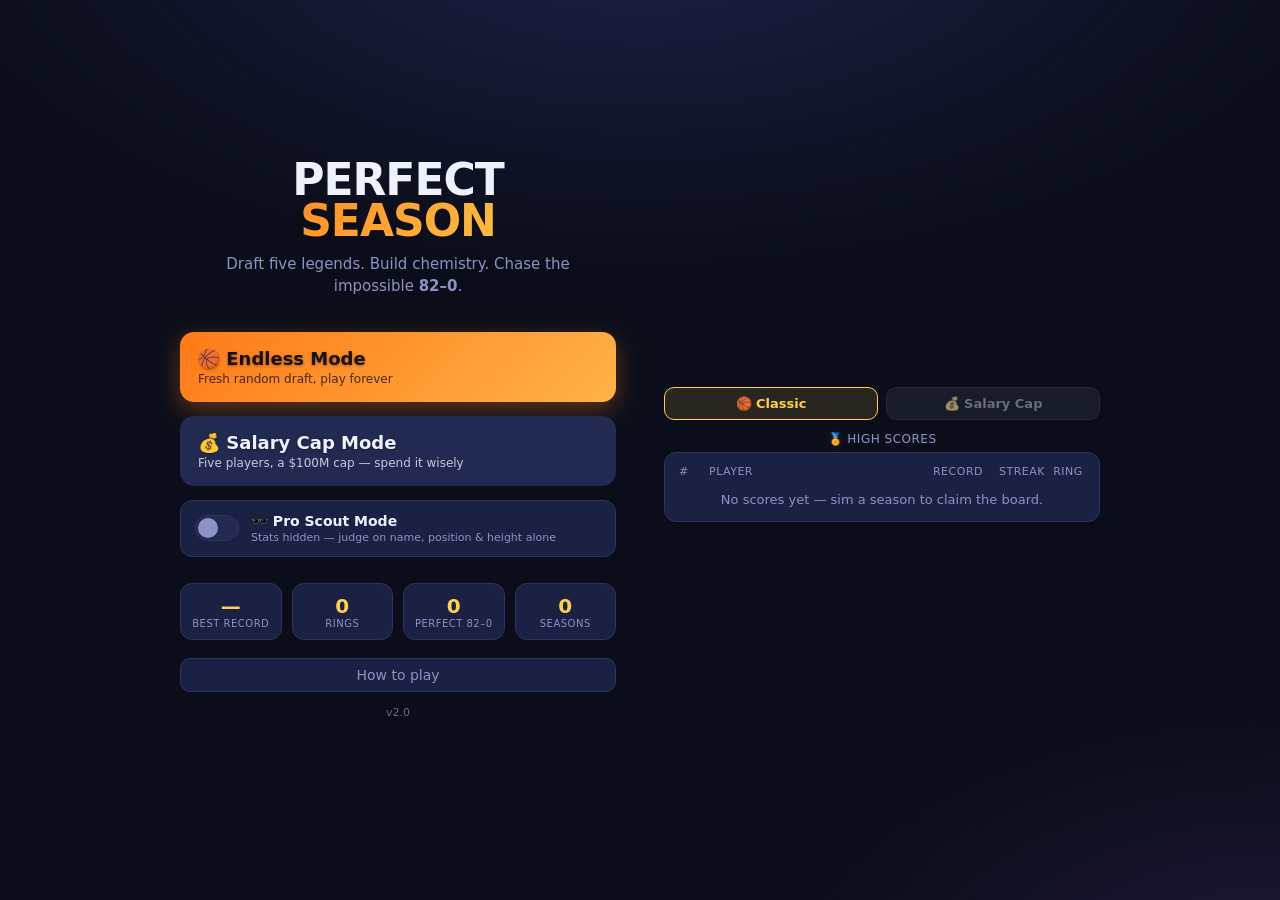
==== commit aec870ad: "v2.0 polish: two visual-critic rounds applied + Blazers naming unified Screenshot-driven critique (h" ====
--- a/index.html
+++ b/index.html
@@ -29,16 +29,26 @@
 
 * { box-sizing: border-box; -webkit-tap-highlight-color: transparent; }
 
-html, body {
+html { height: 100%; }
+body {
   margin: 0;
-  height: 100%;
-  background:
-    radial-gradient(1200px 600px at 50% -10%, #1d2147 0%, transparent 60%),
-    radial-gradient(900px 500px at 100% 110%, #20183a 0%, transparent 55%),
-    var(--bg);
+  min-height: 100%;
+  background: var(--bg);
   color: var(--ink);
   font-family: "Inter", system-ui, -apple-system, "Segoe UI", Roboto, sans-serif;
   -webkit-font-smoothing: antialiased;
+}
+/* Ambient glows live on a fixed layer so no gradient edge can ever appear,
+ * no matter how tall the page scrolls. */
+body::before {
+  content: "";
+  position: fixed;
+  inset: 0;
+  z-index: -1;
+  pointer-events: none;
+  background:
+    radial-gradient(1200px 600px at 50% -10%, #1d2147 0%, transparent 60%),
+    radial-gradient(900px 500px at 100% 110%, #20183a 0%, transparent 55%);
 }
 
 #app {
@@ -74,6 +84,12 @@
 }
 .btn:active { transform: scale(0.97); }
 .btn:disabled { opacity: 0.4; cursor: not-allowed; }
+.btn-primary:disabled {
+  opacity: 1;
+  background: var(--panel2);
+  color: var(--muted);
+  box-shadow: none;
+}
 .btn-primary {
   background: linear-gradient(135deg, var(--accent), var(--accent2));
   color: #1a1100;
@@ -89,15 +105,17 @@
 }
 .btn-token:disabled { opacity: 0.35; }
 .link-btn {
-  background: none;
-  border: none;
+  background: var(--panel);
+  border: 1px solid var(--line);
+  border-radius: 10px;
+  padding: 8px 16px;
   color: var(--muted);
-  text-decoration: underline;
   cursor: pointer;
   font-size: 14px;
   margin-top: 18px;
   font-family: inherit;
 }
+.link-btn:hover { color: var(--ink); border-color: var(--gold); }
 .icon-btn {
   background: var(--panel);
   border: 1px solid var(--line);
@@ -128,7 +146,7 @@
 .tagline { color: var(--muted); font-size: 15px; margin: 8px 0 34px; line-height: 1.5; }
 .mode-buttons { display: flex; flex-direction: column; gap: 14px; }
 .mode-buttons .btn { display: flex; flex-direction: column; gap: 3px; text-align: left; }
-.btn-title { font-size: 18px; }
+.btn-title { font-size: 18px; text-shadow: 0 1px 3px rgba(0, 0, 0, 0.35); }
 .btn-sub { font-size: 12px; font-weight: 500; opacity: 0.8; }
 /* Pro Scout Mode toggle */
 .pro-toggle {
@@ -183,20 +201,21 @@
 
 .records {
   margin-top: 26px;
-  display: flex;
-  gap: 12px;
-  justify-content: center;
-  flex-wrap: wrap;
+  display: grid;
+  grid-template-columns: repeat(4, minmax(0, 1fr));
+  gap: 10px;
+}
+@media (max-width: 430px) {
+  .records { grid-template-columns: repeat(2, 1fr); }
 }
 .record-chip {
   background: var(--panel);
   border: 1px solid var(--line);
   border-radius: 12px;
-  padding: 10px 14px;
-  min-width: 92px;
+  padding: 10px 8px;
 }
 .record-chip .rc-v { font-size: 20px; font-weight: 800; color: var(--gold); }
-.record-chip .rc-k { font-size: 11px; color: var(--muted); text-transform: uppercase; letter-spacing: 0.5px; }
+.record-chip .rc-k { font-size: 10px; color: var(--muted); text-transform: uppercase; letter-spacing: 0.5px; white-space: nowrap; }
 
 /* ===================== HIGH SCORES ===================== */
 .highscores { margin-top: 18px; width: 100%; max-width: 420px; margin-left: auto; margin-right: auto; }
@@ -215,13 +234,17 @@
   white-space: nowrap;
   cursor: pointer;
 }
-.hs-tab.active { border-color: var(--gold); color: var(--gold); background: var(--panel2); }
+.hs-tab:not(.active) { filter: saturate(0.4); opacity: 0.7; }
+.hs-tab.active { border-color: var(--gold); color: var(--gold); background: rgba(255, 210, 74, 0.12); }
 .hs-head { font-size: 12px; color: var(--muted); text-transform: uppercase; letter-spacing: 0.5px; margin-bottom: 6px; }
 .hs-board { background: var(--panel); border: 1px solid var(--line); border-radius: 12px; padding: 6px 14px; text-align: left; }
 .hs-board + .hs-head { margin-top: 16px; }
-.hs-line { display: grid; grid-template-columns: 24px 1fr 62px 56px 30px; gap: 6px; padding: 6px 0; font-size: 14px; align-items: center; }
+.hs-line { display: grid; grid-template-columns: 24px 1fr 62px 56px 34px; gap: 6px; padding: 6px 0; font-size: 14px; align-items: center; }
+.hs-line > :nth-child(3), .hs-line > :nth-child(4) { text-align: right; font-variant-numeric: tabular-nums; }
+.hs-line > :nth-child(5) { text-align: center; }
+.hs-line:not(.head) > :nth-child(5) { font-size: 17px; line-height: 1; }
 .hs-line + .hs-line { border-top: 1px solid var(--line); }
-.hs-line.head { color: var(--muted); font-size: 10px; text-transform: uppercase; letter-spacing: 0.5px; }
+.hs-line.head { color: var(--muted); font-size: 11px; text-transform: uppercase; letter-spacing: 0.5px; }
 .hs-line .hv { font-weight: 800; }
 .hs-line.first .hv, .hs-line.first .h-ini { color: var(--gold); }
 .hs-empty { color: var(--muted); font-size: 13px; text-align: center; padding: 8px 0; }
@@ -233,7 +256,9 @@
   font-weight: 800; font-size: 18px; background: var(--bg2); border: 1px solid var(--line);
   border-radius: 10px; color: var(--ink); padding: 10px; font-family: inherit;
 }
-.version { color: var(--muted); font-size: 11px; margin-top: 12px; opacity: 0.7; }
+.version { color: var(--muted); font-size: 11px; margin-top: 14px; padding-bottom: 10px; opacity: 0.7; }
+.hs-head { text-shadow: 0 0 8px rgba(255, 255, 255, 0.15); }
+
 
 /* ===================== PANELS (how / wild) ===================== */
 .panel {
@@ -251,19 +276,20 @@
 .how-foot { color: var(--muted); text-align: center; margin: 18px 0 22px; }
 
 /* ===================== DRAFT ===================== */
-.draft-header { display: flex; align-items: center; gap: 12px; margin-bottom: 14px; }
-.draft-progress { flex: 1; display: flex; justify-content: space-between; align-items: center; }
-#pick-label { font-weight: 800; font-size: 15px; }
-.tokens { display: flex; gap: 10px; }
+.draft-header { display: flex; align-items: center; gap: 8px; margin-bottom: 14px; }
+.draft-progress { flex: 1; display: flex; justify-content: space-between; align-items: center; gap: 6px; }
+#pick-label { font-weight: 800; font-size: 15px; white-space: nowrap; }
+.tokens { display: flex; gap: 6px; }
 .token {
   background: var(--panel);
   border: 1px solid var(--line);
   border-radius: 10px;
-  padding: 6px 10px;
+  padding: 5px 8px;
   font-size: 13px;
   color: var(--ink);
   font-family: inherit;
   cursor: pointer;
+  white-space: nowrap;
 }
 .token:not(:disabled):hover { border-color: var(--gold); }
 .token:disabled { opacity: 0.4; cursor: default; }
@@ -274,7 +300,7 @@
   background: var(--panel);
   border: 1px solid var(--gold);
   border-radius: 10px;
-  padding: 6px 10px;
+  padding: 5px 8px;
   font-size: 13px;
   color: var(--ink);
   white-space: nowrap;
@@ -295,14 +321,10 @@
   gap: 8px;
   margin-bottom: 16px;
 }
-.court::before {
-  content: "";
-  position: absolute;
-  top: 0; bottom: 0; left: 50%;
-  width: 2px; background: rgba(255,255,255,0.08);
-}
 .slot {
-  background: rgba(0,0,0,0.25);
+  position: relative;
+  z-index: 1; /* sits above the half-court divider line */
+  background: #241812;
   border: 1.5px dashed #6b4a2a;
   border-radius: 10px;
   min-height: 78px;
@@ -315,11 +337,11 @@
   position: relative;
 }
 .slot .slot-pos { font-size: 12px; font-weight: 800; color: var(--accent2); }
-.slot .slot-empty { font-size: 10px; color: var(--muted); margin-top: 4px; }
+.slot .slot-empty { font-size: 11px; color: rgba(255, 179, 71, 0.55); margin-top: 4px; }
 .slot.filled { border-style: solid; border-color: var(--accent); background: rgba(255,122,24,0.12); }
 .slot .slot-name { font-size: 11px; font-weight: 700; line-height: 1.15; margin-top: 3px; }
-.slot .slot-era { font-size: 9px; color: var(--muted); }
-.slot.target { box-shadow: 0 0 0 2px var(--gold) inset; }
+.slot .slot-era { font-size: 10px; color: var(--muted); }
+.slot.target { border-style: solid; border-color: var(--gold); box-shadow: 0 0 0 1px var(--gold) inset; }
 
 /* slot machine */
 .draft-floor { flex: 1; display: flex; flex-direction: column; }
@@ -353,6 +375,7 @@
 }
 .pcard:active { transform: scale(0.99); }
 .pcard.open { border-color: var(--accent); }
+.pcard-arch { white-space: nowrap; }
 .pcard-top { display: flex; justify-content: space-between; align-items: center; gap: 8px; }
 .pcard-name { font-weight: 800; font-size: 15px; }
 .pcard-meta { font-size: 11px; color: var(--muted); }
@@ -382,7 +405,7 @@
 .pcard.too-rich .pcost { color: var(--bad); border-color: var(--bad); }
 .ratings { display: flex; gap: 6px; margin-top: 8px; }
 .rbar { flex: 1; text-align: center; }
-.rbar .rk { font-size: 9px; color: var(--muted); }
+.rbar .rk { font-size: 10px; color: var(--muted); }
 .rbar .rv {
   display: block;
   font-size: 12px;
@@ -412,8 +435,9 @@
   font-family: inherit;
 }
 .pos-choose .pc-btn:disabled { opacity: 0.3; }
-.pos-choose .pc-btn.natural { border-color: var(--good); color: var(--good); }
-.pos-choose .pc-btn.off { border-color: var(--bad); }
+.pos-choose .pc-btn.natural:disabled { border-color: var(--line); color: var(--muted); background: none; }
+.pos-choose .pc-btn.natural { border-color: var(--good); color: var(--good); background: rgba(52, 211, 153, 0.12); }
+.pos-choose .pc-btn.off { border-color: var(--line); color: var(--muted); }
 
 .draft-actions { display: flex; gap: 10px; margin-bottom: 12px; }
 .btn-sim { margin-top: auto; }
@@ -488,6 +512,7 @@
 .rl-slot .rl-name { font-size: 10px; font-weight: 700; line-height: 1.15; margin-top: 3px; }
 .rl-slot .rl-fit { font-size: 13px; margin-top: 3px; }
 
+.fit-legend { font-size: 11px; color: var(--muted); margin: -8px 0 14px; }
 .result-stats { display: grid; grid-template-columns: 1fr 1fr; gap: 8px; margin-bottom: 16px; }
 .stat { background: var(--panel); border-radius: 10px; padding: 10px; text-align: left; }
 .stat-k { display: block; font-size: 11px; color: var(--muted); text-transform: uppercase; letter-spacing: 0.5px; }
@@ -573,6 +598,23 @@
 .confetti { position: fixed; top: -10px; width: 9px; height: 14px; opacity: 0.9; z-index: 50; pointer-events: none; }
 @keyframes fall { to { transform: translateY(110vh) rotate(720deg); opacity: 0; } }
 
+/* ===================== DESKTOP LAYOUT ===================== */
+@media (min-width: 900px) {
+  #app { max-width: 960px; }
+  .draft-header, .court, .spinner, .draft-actions { max-width: 660px; margin-left: auto; margin-right: auto; width: 100%; }
+  .court { margin: 0 auto 16px; }
+  .btn-sim { width: 100%; max-width: 660px; align-self: center; }
+  .candidates { display: grid; grid-template-columns: repeat(2, 1fr); gap: 10px; align-items: start; }
+  .candidates .pcard.open { grid-column: 1 / -1; }
+  .wild-panel { max-width: 900px; width: 100%; margin: 0 auto; }
+  .wild-list { display: grid; grid-template-columns: repeat(2, 1fr); gap: 8px; align-items: start; }
+  .wild-list .pcard.open { grid-column: 1 / -1; }
+  .result-inner { max-width: 560px; }
+  /* Home becomes two columns: menu left, leaderboards right */
+  .home-inner { max-width: 940px; display: grid; grid-template-columns: 1fr 1fr; column-gap: 48px; align-items: start; }
+  .home-inner > * { grid-column: 1; }
+  .home-inner > .highscores { grid-column: 2; grid-row: 1 / span 7; align-self: center; margin-top: 8px; max-width: none; }
+}
 </style>
 </head>
 <body>
@@ -586,7 +628,7 @@
 
         <div class="mode-buttons">
           <button class="btn btn-primary" id="btn-endless">
-            <span class="btn-title">Endless Mode</span>
+            <span class="btn-title">🏀 Endless Mode</span>
             <span class="btn-sub">Fresh random draft, play forever</span>
           </button>
           <button class="btn btn-secondary" id="btn-cap">
@@ -695,6 +737,7 @@
         <div id="result-cap" class="result-cap" hidden></div>
 
         <div class="result-lineup" id="result-lineup"></div>
+        <div class="fit-legend">🟢 natural fit · 🟡 okay · 🔴 out of position</div>
 
         <div class="result-stats">
           <div class="stat"><span class="stat-k">MVP</span><span class="stat-v" id="result-mvp">—</span></div>
@@ -1725,18 +1768,18 @@
   P("Sterling Brown","Bucks","2010s",["SG"],"Role Player",77,64,74,56,62,72),
   P("D.J. Wilson","Bucks","2010s",["PF"],"Role Player",82,60,72,52,70,64),
   P("Thon Maker","Bucks","2010s",["C","PF"],"Role Player",85,56,70,46,66,60),
-  P("Damian Lillard","Trail Blazers","2010s",["PG"],"Sharpshooter",74,92,62,86,58,94),
-  P("CJ McCollum","Trail Blazers","2010s",["SG"],"Scorer",75,86,66,72,56,86),
-  P("Jusuf Nurkic","Trail Blazers","2010s",["C"],"Two-Way Big",84,78,82,72,84,46),
-  P("Al-Farouq Aminu","Trail Blazers","2010s",["PF","SF"],"3&D Wing",81,64,84,58,78,70),
-  P("Maurice Harkless","Trail Blazers","2010s",["SF"],"3&D Wing",79,66,82,58,66,64),
-  P("Enes Kanter","Trail Blazers","2010s",["C"],"Big-Man Scorer",83,78,58,54,86,58),
-  P("Rodney Hood","Trail Blazers","2010s",["SG","SF"],"Sixth Man",80,76,68,64,52,78),
-  P("Seth Curry","Trail Blazers","2010s",["PG","SG"],"Sharpshooter",74,74,64,68,48,88),
-  P("Evan Turner","Trail Blazers","2010s",["SF","SG"],"Glue Guy",79,70,76,80,62,56),
-  P("Zach Collins","Trail Blazers","2010s",["PF","C"],"Glue Guy",83,64,80,52,74,62),
-  P("Meyers Leonard","Trail Blazers","2010s",["C"],"Stretch Big",85,66,60,50,72,80),
-  P("Jake Layman","Trail Blazers","2010s",["SF"],"Role Player",80,70,64,52,62,72),
+  P("Damian Lillard","Blazers","2010s",["PG"],"Sharpshooter",74,92,62,86,58,94),
+  P("CJ McCollum","Blazers","2010s",["SG"],"Scorer",75,86,66,72,56,86),
+  P("Jusuf Nurkic","Blazers","2010s",["C"],"Two-Way Big",84,78,82,72,84,46),
+  P("Al-Farouq Aminu","Blazers","2010s",["PF","SF"],"3&D Wing",81,64,84,58,78,70),
+  P("Maurice Harkless","Blazers","2010s",["SF"],"3&D Wing",79,66,82,58,66,64),
+  P("Enes Kanter","Blazers","2010s",["C"],"Big-Man Scorer",83,78,58,54,86,58),
+  P("Rodney Hood","Blazers","2010s",["SG","SF"],"Sixth Man",80,76,68,64,52,78),
+  P("Seth Curry","Blazers","2010s",["PG","SG"],"Sharpshooter",74,74,64,68,48,88),
+  P("Evan Turner","Blazers","2010s",["SF","SG"],"Glue Guy",79,70,76,80,62,56),
+  P("Zach Collins","Blazers","2010s",["PF","C"],"Glue Guy",83,64,80,52,74,62),
+  P("Meyers Leonard","Blazers","2010s",["C"],"Stretch Big",85,66,60,50,72,80),
+  P("Jake Layman","Blazers","2010s",["SF"],"Role Player",80,70,64,52,62,72),
   P("Kyrie Irving","Celtics","2010s",["PG"],"Slasher",74,90,68,86,56,88),
   P("Jayson Tatum","Celtics","2010s",["SF"],"Scorer",80,82,78,64,72,80),
   P("Jaylen Brown","Celtics","2010s",["SG","SF"],"3&D Wing",78,78,80,58,66,74),
@@ -2450,7 +2493,9 @@
           <span class="slot-name">${r.player.n}</span>
           <span class="slot-era">${r.player.d}</span>`;
       } else {
-        if (targetIdxs && targetIdxs.includes(i)) slot.classList.add("target");
+        // Highlight eligible slots only when the hint means something — with
+        // every slot open, a universal glow conveys nothing.
+        if (targetIdxs && targetIdxs.includes(i) && targetIdxs.length < 5) slot.classList.add("target");
         slot.innerHTML = `<span class="slot-pos">${pos}</span><span class="slot-empty">open</span>`;
       }
       court.appendChild(slot);
@@ -2536,9 +2581,10 @@
     $("btn-reroll").disabled = $("token-reroll").disabled = done || state.rerolls <= 0;
     $("btn-wild").disabled = $("token-wild").disabled = done || state.wild <= 0;
     $("pick-label").textContent = `Pick ${Math.min(state.pick + 1, 5)} / 5`;
+    $("btn-sim").textContent = state.pick < 5 ? "🔒 Draft 5 players to simulate" : "Simulate Season";
     const hud = $("budget-hud");
     hud.hidden = state.mode !== "cap";
-    if (state.mode === "cap") hud.innerHTML = `💰 <b>$${capLeft()}M</b> left`;
+    if (state.mode === "cap") hud.innerHTML = `💰 <b>$${capLeft()}M</b>`;
   }
 
   function renderDraft(animate) {
@@ -2752,7 +2798,7 @@
 
     $("result-mvp").textContent = r.mvp.name;
     $("result-chem").textContent = Math.round(r.chem.mult * 100) + "%";
-    $("result-streak").textContent = r.longestWin + " wins";
+    $("result-streak").textContent = r.longestWin + (r.longestWin === 1 ? " win" : " wins");
     $("result-weak").textContent = r.weakness;
 
     // Pro Scout Mode payoff — reveal the ratings you drafted blind.
@@ -2949,7 +2995,7 @@
     const store = loadStore();
     const chips = [
       ["Best record", store.bestWins ? `${store.bestWins}–${82 - store.bestWins}` : "—"],
-      ["Rings 🏆", store.titles || 0],
+      ["Rings", store.titles || 0],
       ["Perfect 82–0", store.perfects || 0],
       ["Seasons", store.played || 0],
     ];
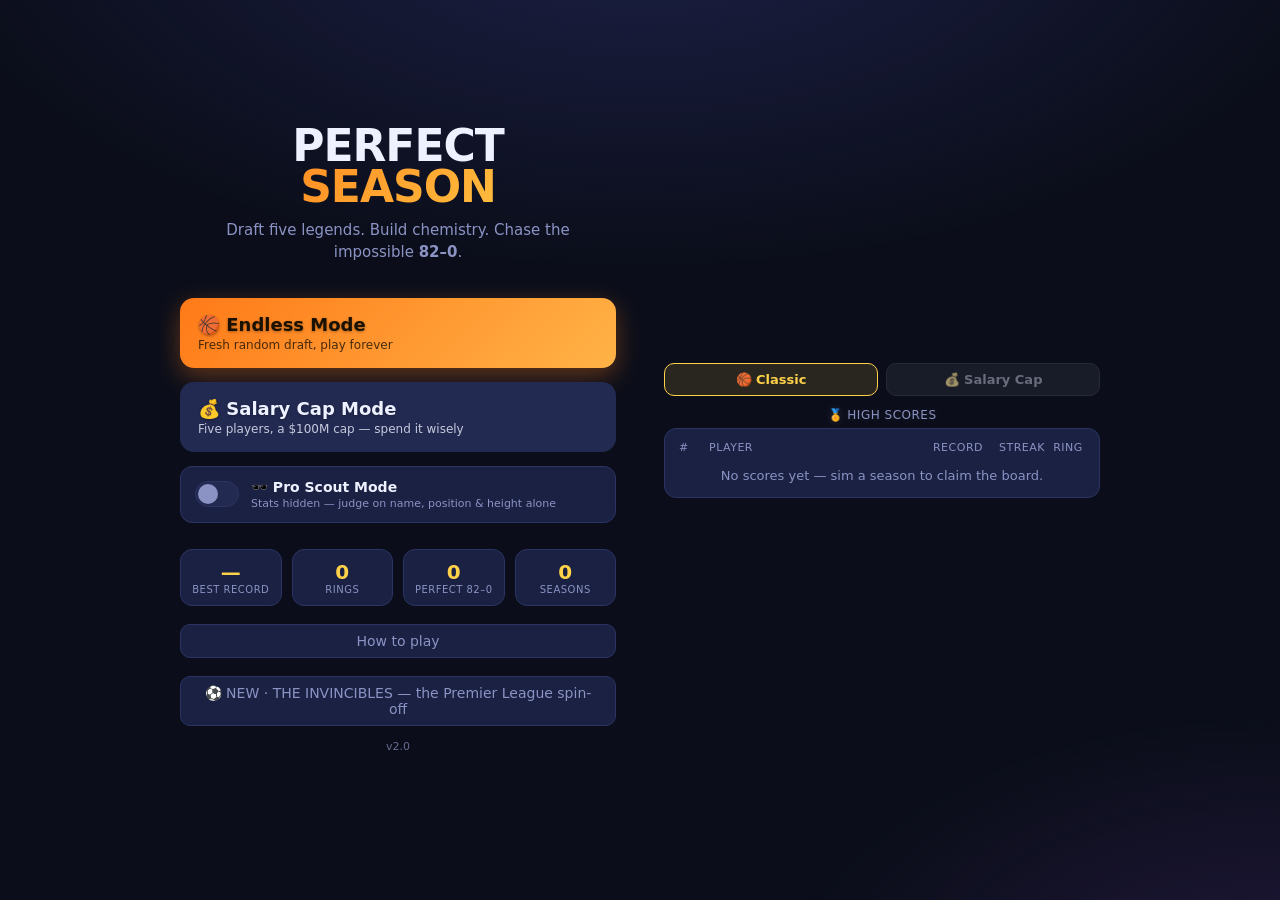
==== commit 268bd945: "THE INVINCIBLES v1.0: Premier League spin-off at /soccer/ Full football sibling of PERFECT SEASON, b" ====
--- a/index.html
+++ b/index.html
@@ -116,6 +116,7 @@
   font-family: inherit;
 }
 .link-btn:hover { color: var(--ink); border-color: var(--gold); }
+a.link-btn { text-decoration: none; display: inline-block; }
 .icon-btn {
   background: var(--panel);
   border: 1px solid var(--line);
@@ -651,6 +652,7 @@
         <div class="highscores" id="highscores"></div>
 
         <button class="link-btn" id="btn-how">How to play</button>
+        <a class="link-btn" href="soccer/">⚽ NEW · THE INVINCIBLES — the Premier League spin-off</a>
         <p class="version">v2.0</p>
       </div>
     </section>
